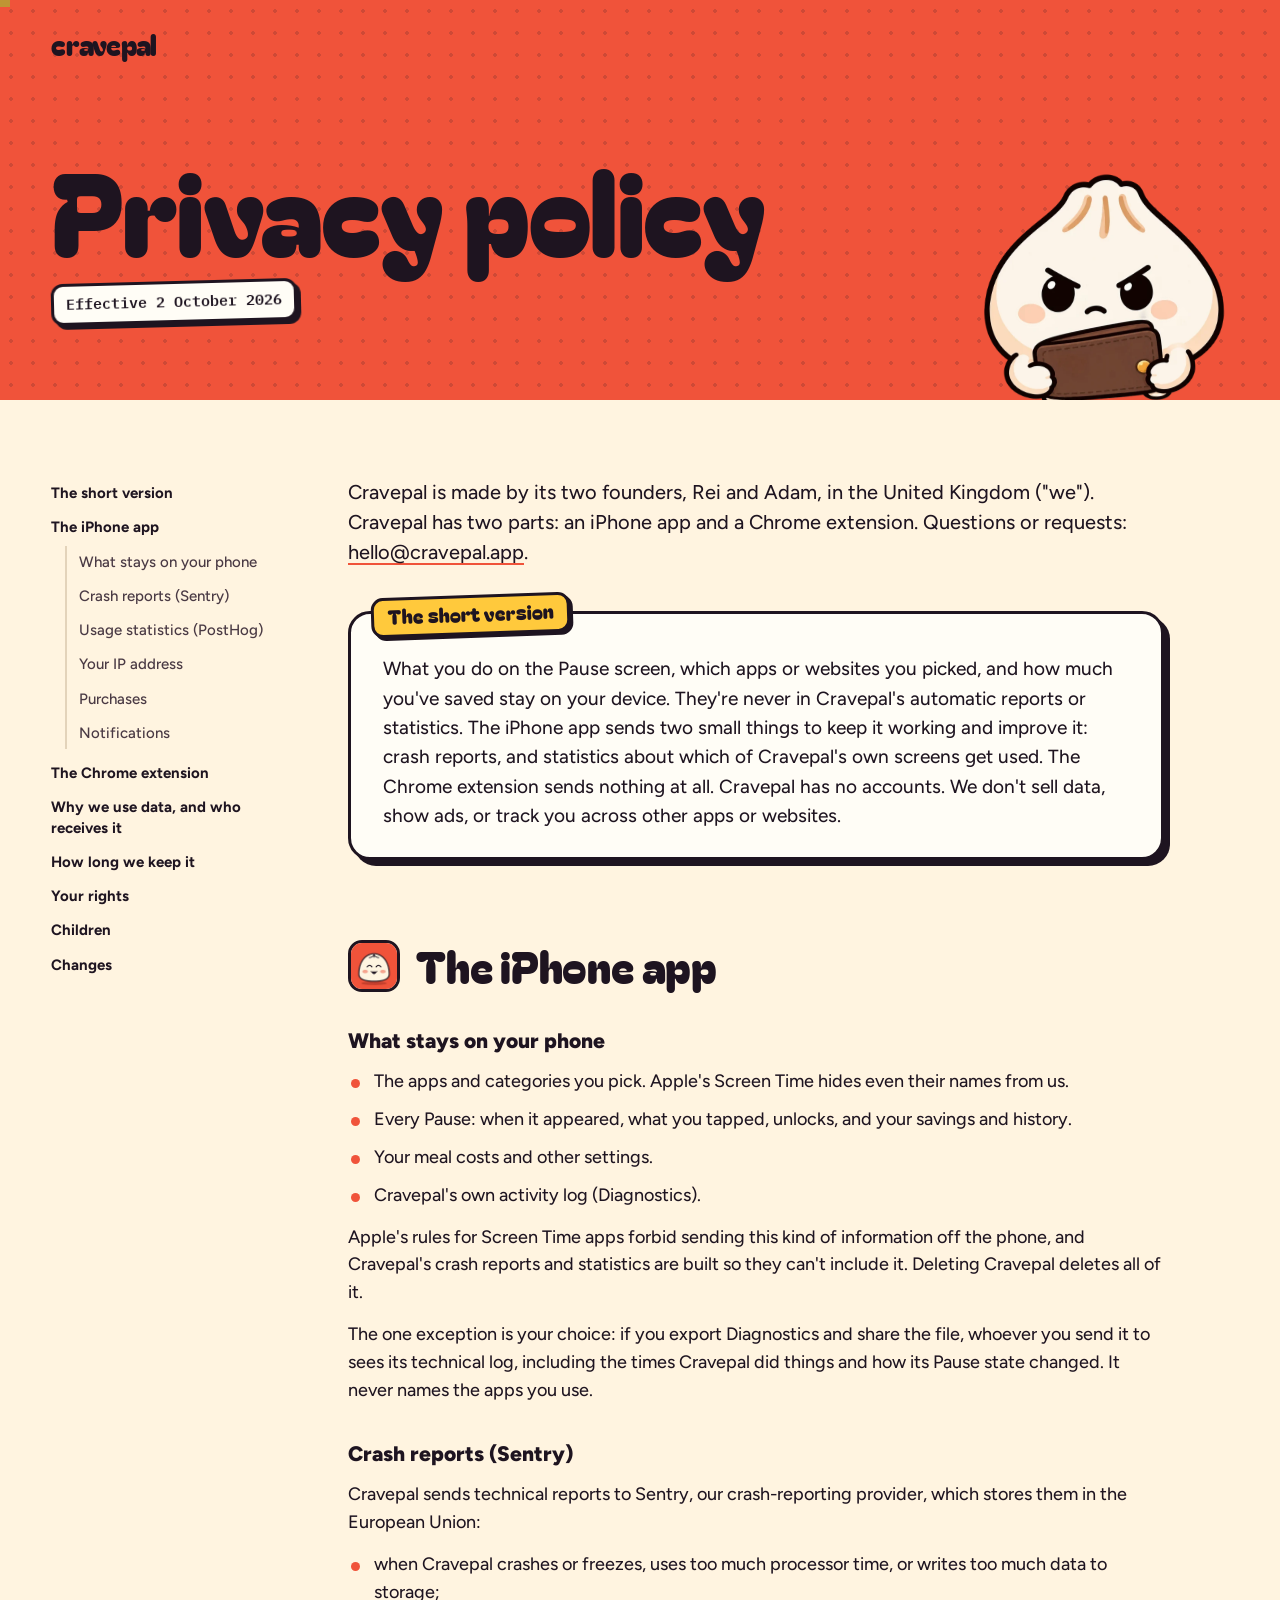
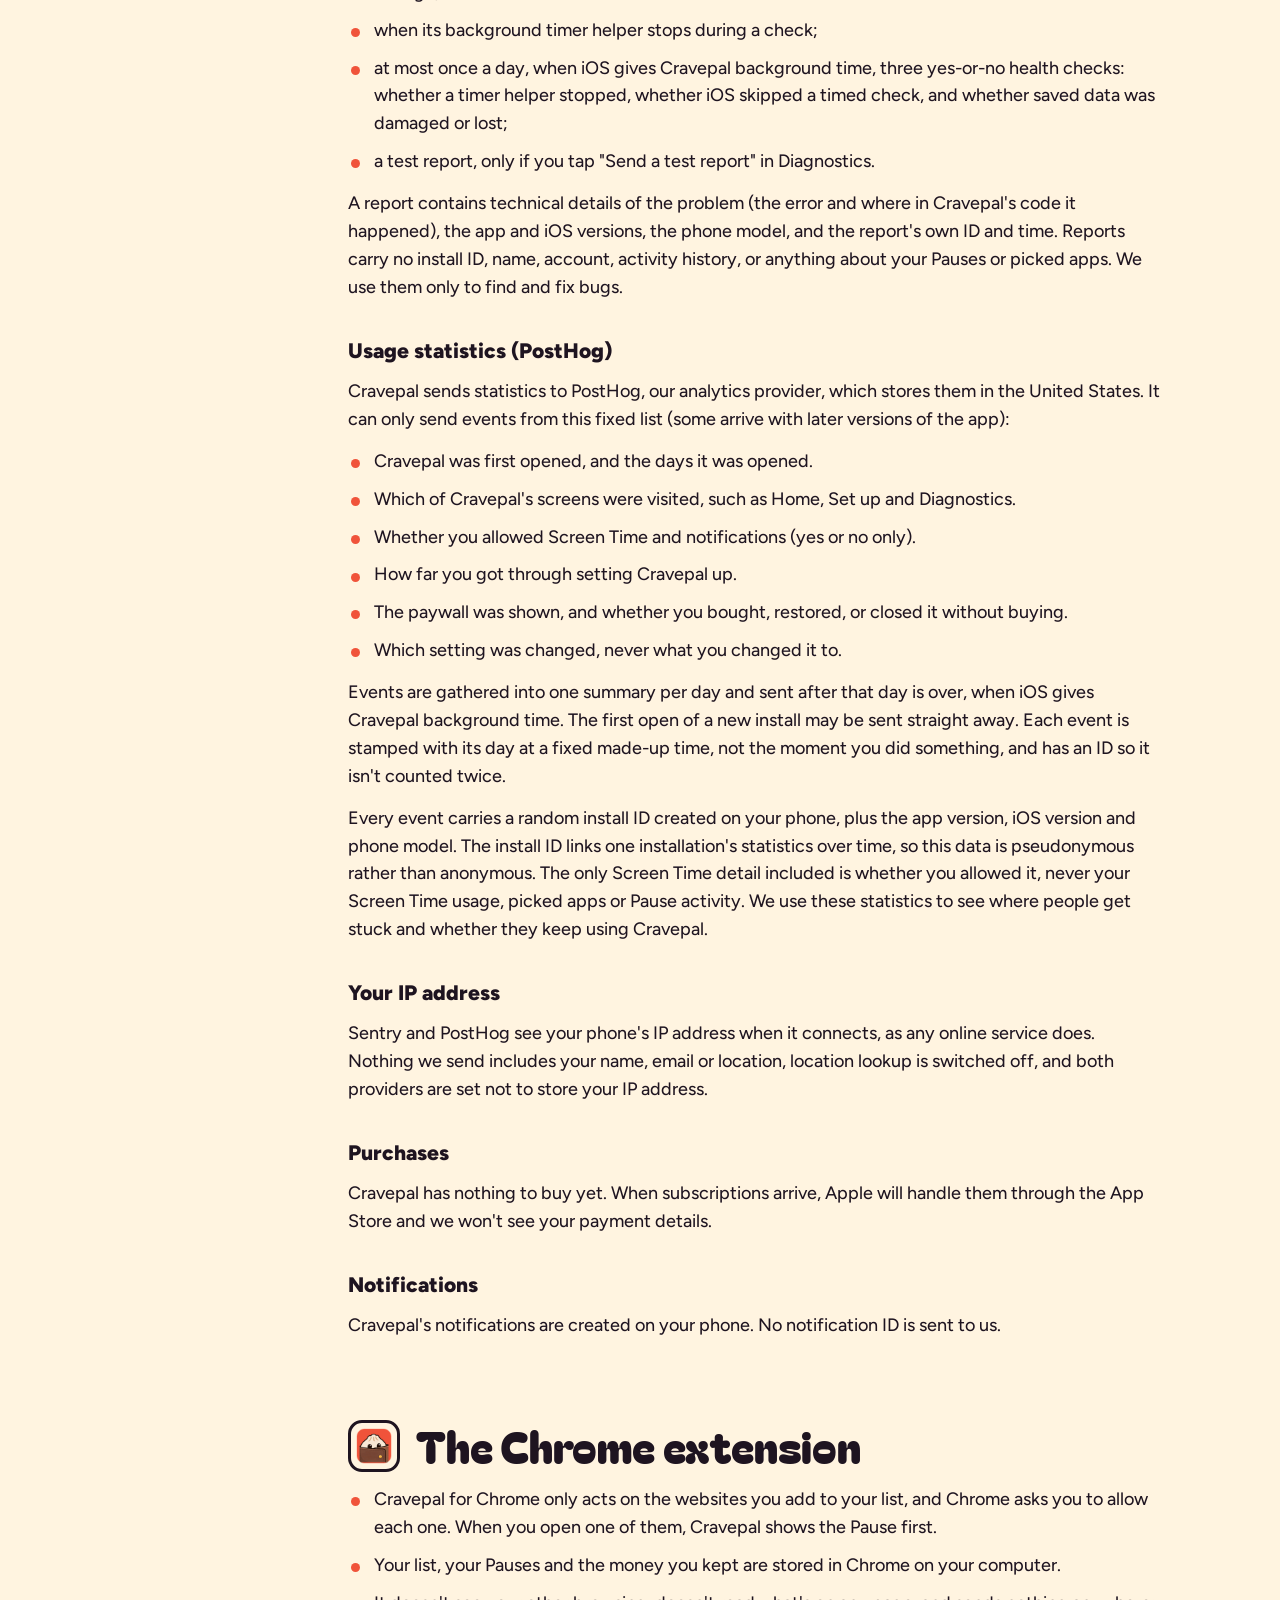
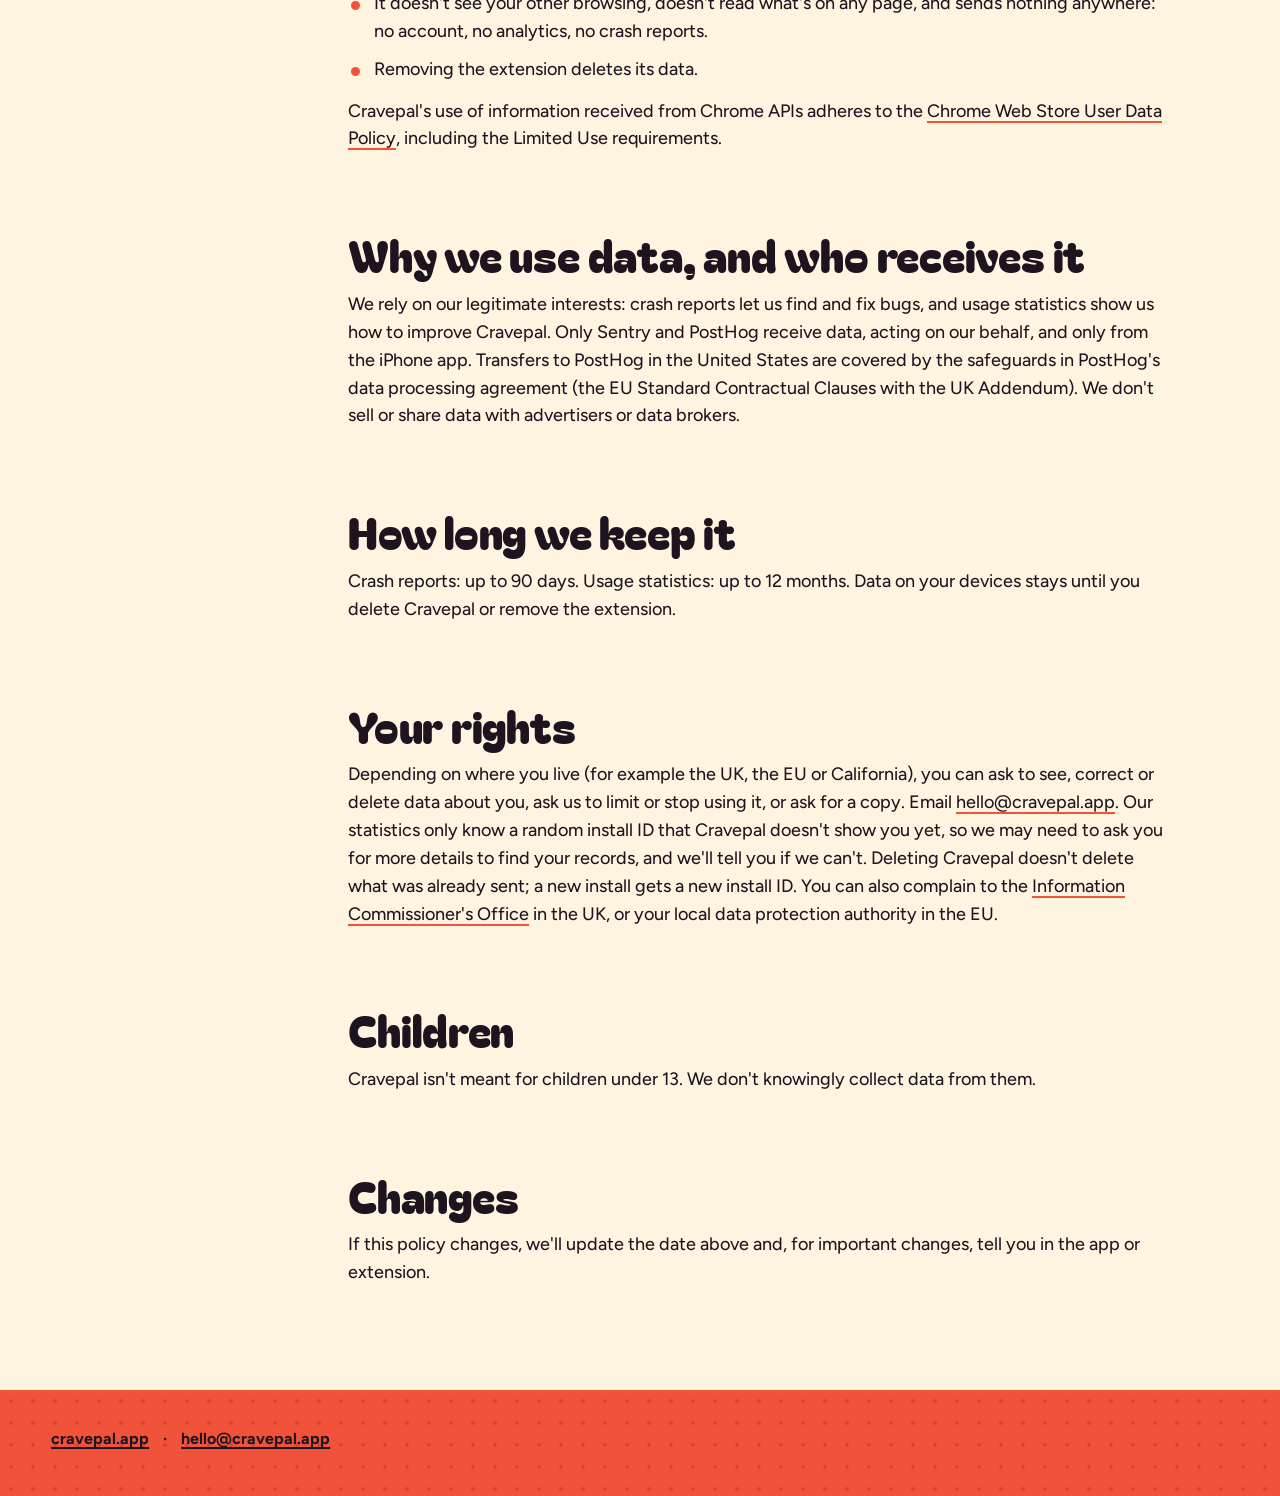
==== privacy/index.html @ f55db1ef "Put Sam's site live: the scroll story home page and the privacy policy Co-Authored-By: Claude Opus 5" ====
<!doctype html>
<html lang="en-GB">
<head>
<meta charset="utf-8">
<meta name="viewport" content="width=device-width, initial-scale=1">
<title>Privacy policy, Cravepal</title>
<meta name="description" content="What Cravepal keeps on your device, and the little it sends.">
<meta name="theme-color" content="#F0533A">
<link rel="icon" href="../assets/icon-32.png" sizes="32x32" type="image/png">
<link rel="apple-touch-icon" href="../assets/apple-touch-icon.png">
<link rel="preload" href="../assets/fonts/bagel-fat-one.woff2" as="font" type="font/woff2" crossorigin>
<link rel="stylesheet" href="../assets/style.css">
<script>document.documentElement.classList.add('js')</script>
<script src="../assets/pal.js" defer></script>
<meta property="og:type" content="website">
<meta property="og:site_name" content="Cravepal">
<meta property="og:title" content="Privacy policy, Cravepal">
<meta property="og:description" content="What Cravepal keeps on your device, and the little it sends.">
<meta property="og:url" content="https://cravepal.app/privacy/">
<meta property="og:image" content="https://cravepal.app/assets/og-image.jpg">
<meta property="og:image:width" content="1200">
<meta property="og:image:height" content="630">
<meta property="og:image:alt" content="pal the dumpling clutching his wallet on a tomato red background, beside the words pal steps in before you order">
<meta name="twitter:card" content="summary_large_image">
</head>
<body class="policy">
<div class="readbar" data-progress aria-hidden="true"></div>
<main>
<header class="policy-head on-tomato">
<div class="wrap">
<a class="wordmark brand" href="../">Cravepal</a>
<h1>Privacy policy</h1>
<p class="date sticker">Effective 2 October 2026</p>
<div class="policy-pal-wrap">
<button class="pal pal--grumpy policy-pal" type="button" data-rig data-boop aria-label="Boop pal">
<span class="pal__rig">
<img decoding="async" class="pal__body" src="../assets/pal/pal-grumpy-body.webp" width="626" height="600" alt="">
<span class="pal__face"><img decoding="async" src="../assets/pal/pal-grumpy-face.webp" width="626" height="600" alt=""><img decoding="async" class="pal__lids" src="../assets/pal/pal-grumpy-lids.webp" width="626" height="600" alt=""></span>
</span>
</button>
<p class="bubble bubble--policy" role="status" data-bubble hidden></p>
</div>
</div>
</header>

<div class="wrap policy-body">
<nav class="toc" aria-label="Contents">
<ol>
  <li><a href="#short-version">The short version</a></li>
  <li><a href="#iphone">The iPhone app</a>
    <ol>
      <li><a href="#on-your-phone">What stays on your phone</a></li>
      <li><a href="#crash-reports">Crash reports (Sentry)</a></li>
      <li><a href="#usage-statistics">Usage statistics (PostHog)</a></li>
      <li><a href="#ip-address">Your IP address</a></li>
      <li><a href="#purchases">Purchases</a></li>
      <li><a href="#notifications">Notifications</a></li>
    </ol>
  </li>
  <li><a href="#chrome">The Chrome extension</a></li>
  <li><a href="#why">Why we use data, and who receives it</a></li>
  <li><a href="#how-long">How long we keep it</a></li>
  <li><a href="#rights">Your rights</a></li>
  <li><a href="#children">Children</a></li>
  <li><a href="#changes">Changes</a></li>
</ol>
</nav>

<article class="prose">

<p class="intro">Cravepal is made by its two founders, Rei and Adam, in the United Kingdom ("we"). Cravepal has two parts: an iPhone app and a Chrome extension. Questions or requests: <a href="mailto:hello@cravepal.app">hello@cravepal.app</a>.</p>

<div class="short sticker" id="short-version">
<h2>The short version</h2>
<p>What you do on the Pause screen, which apps or websites you picked, and how much you've saved stay on your device. They're never in Cravepal's automatic reports or statistics. The iPhone app sends two small things to keep it working and improve it: crash reports, and statistics about which of Cravepal's own screens get used. The Chrome extension sends nothing at all. Cravepal has no accounts. We don't sell data, show ads, or track you across other apps or websites.</p>
</div>

<h2 class="part" id="iphone"><img decoding="async" src="../assets/app-icon.webp" width="52" height="52" alt="">The iPhone app</h2>

<h3 id="on-your-phone">What stays on your phone</h3>
<ul>
  <li>The apps and categories you pick. Apple's Screen Time hides even their names from us.</li>
  <li>Every Pause: when it appeared, what you tapped, unlocks, and your savings and history.</li>
  <li>Your meal costs and other settings.</li>
  <li>Cravepal's own activity log (Diagnostics).</li>
</ul>
<p>Apple's rules for Screen Time apps forbid sending this kind of information off the phone, and Cravepal's crash reports and statistics are built so they can't include it. Deleting Cravepal deletes all of it.</p>
<p>The one exception is your choice: if you export Diagnostics and share the file, whoever you send it to sees its technical log, including the times Cravepal did things and how its Pause state changed. It never names the apps you use.</p>

<h3 id="crash-reports">Crash reports (Sentry)</h3>
<p>Cravepal sends technical reports to Sentry, our crash-reporting provider, which stores them in the European Union:</p>
<ul>
  <li>when Cravepal crashes or freezes, uses too much processor time, or writes too much data to storage;</li>
  <li>when its background timer helper stops during a check;</li>
  <li>at most once a day, when iOS gives Cravepal background time, three yes-or-no health checks: whether a timer helper stopped, whether iOS skipped a timed check, and whether saved data was damaged or lost;</li>
  <li>a test report, only if you tap "Send a test report" in Diagnostics.</li>
</ul>
<p>A report contains technical details of the problem (the error and where in Cravepal's code it happened), the app and iOS versions, the phone model, and the report's own ID and time. Reports carry no install ID, name, account, activity history, or anything about your Pauses or picked apps. We use them only to find and fix bugs.</p>

<h3 id="usage-statistics">Usage statistics (PostHog)</h3>
<p>Cravepal sends statistics to PostHog, our analytics provider, which stores them in the United States. It can only send events from this fixed list (some arrive with later versions of the app):</p>
<ul>
  <li>Cravepal was first opened, and the days it was opened.</li>
  <li>Which of Cravepal's screens were visited, such as Home, Set up and Diagnostics.</li>
  <li>Whether you allowed Screen Time and notifications (yes or no only).</li>
  <li>How far you got through setting Cravepal up.</li>
  <li>The paywall was shown, and whether you bought, restored, or closed it without buying.</li>
  <li>Which setting was changed, never what you changed it to.</li>
</ul>
<p>Events are gathered into one summary per day and sent after that day is over, when iOS gives Cravepal background time. The first open of a new install may be sent straight away. Each event is stamped with its day at a fixed made-up time, not the moment you did something, and has an ID so it isn't counted twice.</p>
<p>Every event carries a random install ID created on your phone, plus the app version, iOS version and phone model. The install ID links one installation's statistics over time, so this data is pseudonymous rather than anonymous. The only Screen Time detail included is whether you allowed it, never your Screen Time usage, picked apps or Pause activity. We use these statistics to see where people get stuck and whether they keep using Cravepal.</p>

<h3 id="ip-address">Your IP address</h3>
<p>Sentry and PostHog see your phone's IP address when it connects, as any online service does. Nothing we send includes your name, email or location, location lookup is switched off, and both providers are set not to store your IP address.</p>

<h3 id="purchases">Purchases</h3>
<p>Cravepal has nothing to buy yet. When subscriptions arrive, Apple will handle them through the App Store and we won't see your payment details.</p>

<h3 id="notifications">Notifications</h3>
<p>Cravepal's notifications are created on your phone. No notification ID is sent to us.</p>

<h2 class="part" id="chrome"><img decoding="async" src="../assets/icon-128.png" width="52" height="52" alt="">The Chrome extension</h2>
<ul>
  <li>Cravepal for Chrome only acts on the websites you add to your list, and Chrome asks you to allow each one. When you open one of them, Cravepal shows the Pause first.</li>
  <li>Your list, your Pauses and the money you kept are stored in Chrome on your computer.</li>
  <li>It doesn't see your other browsing, doesn't read what's on any page, and sends nothing anywhere: no account, no analytics, no crash reports.</li>
  <li>Removing the extension deletes its data.</li>
</ul>
<p>Cravepal's use of information received from Chrome APIs adheres to the <a href="https://developer.chrome.com/docs/webstore/program-policies/user-data-faq">Chrome Web Store User Data Policy</a>, including the Limited Use requirements.</p>

<h2 id="why">Why we use data, and who receives it</h2>
<p>We rely on our legitimate interests: crash reports let us find and fix bugs, and usage statistics show us how to improve Cravepal. Only Sentry and PostHog receive data, acting on our behalf, and only from the iPhone app. Transfers to PostHog in the United States are covered by the safeguards in PostHog's data processing agreement (the EU Standard Contractual Clauses with the UK Addendum). We don't sell or share data with advertisers or data brokers.</p>

<h2 id="how-long">How long we keep it</h2>
<p>Crash reports: up to 90 days. Usage statistics: up to 12 months. Data on your devices stays until you delete Cravepal or remove the extension.</p>

<h2 id="rights">Your rights</h2>
<p>Depending on where you live (for example the UK, the EU or California), you can ask to see, correct or delete data about you, ask us to limit or stop using it, or ask for a copy. Email <a href="mailto:hello@cravepal.app">hello@cravepal.app</a>. Our statistics only know a random install ID that Cravepal doesn't show you yet, so we may need to ask you for more details to find your records, and we'll tell you if we can't. Deleting Cravepal doesn't delete what was already sent; a new install gets a new install ID. You can also complain to the <a href="https://ico.org.uk/make-a-complaint/">Information Commissioner's Office</a> in the UK, or your local data protection authority in the EU.</p>

<h2 id="children">Children</h2>
<p>Cravepal isn't meant for children under 13. We don't knowingly collect data from them.</p>

<h2 id="changes">Changes</h2>
<p>If this policy changes, we'll update the date above and, for important changes, tell you in the app or extension.</p>

</article>
</div>
</main>

<footer class="policy-foot on-tomato"><div class="wrap"><a href="../">cravepal.app</a> <span aria-hidden="true">·</span> <a href="mailto:hello@cravepal.app">hello@cravepal.app</a></div></footer>
<div class="storm" aria-hidden="true" data-storm-layer></div>
<p class="sr-only" role="status" data-announce></p>
</body>
</html>
---- assets/style.css ----
/* cravepal.app. Brand carried over from the Chrome extension (cravepal-chrome-extension/unpacked/pages.css):
   same tokens, fonts, stickers, buttons and pal. Everything is self-hosted; fonts are subset to Latin (OFL, licences beside them). */
@font-face{font-family:'Bagel Fat One';src:url(fonts/bagel-fat-one.woff2) format('woff2');font-weight:400;font-display:block}
@font-face{font-family:Figtree;src:url(fonts/figtree.woff2) format('woff2');font-weight:300 900;font-display:swap}
@font-face{font-family:'IBM Plex Mono';src:url(fonts/plex-mono-semibold.woff2) format('woff2');font-weight:600;font-display:swap}

:root{
  --ink:#1E1420;--tomato:#F0533A;--cream:#FFF4E0;--paper:#FFFDF6;--sun:#FFC93C;--sand:#EFE3CF;
  --bg:var(--cream);--fg:var(--ink);--surface:var(--paper);--muted:#4A3A44;--label:#6B5A63;--hair:#E3D3BA;--edge:var(--ink);
  --deep:var(--ink);
  --btn-bg:var(--ink);--btn-fg:var(--cream);--btn-lip:var(--tomato);
  --dots:radial-gradient(rgba(30,20,32,.16) 1.6px,transparent 1.8px);
  --display:'Bagel Fat One','Arial Rounded MT Bold',sans-serif;
  --body:Figtree,system-ui,-apple-system,'Segoe UI',sans-serif;
  --mono:'IBM Plex Mono',ui-monospace,Menlo,Consolas,monospace;
  --ease-out:cubic-bezier(.23,1,.32,1);
  --ease-in-out:cubic-bezier(.77,0,.175,1);
  --gut:clamp(16px,4vw,56px);
  color-scheme:light dark;
}
@media (prefers-color-scheme:dark){
  :root{--bg:#1E1420;--fg:#FFF4E0;--surface:#2D2230;--muted:#E3D5DB;--label:#CBB9C2;--hair:#3A2E3D;--edge:#0C080D;--deep:#140D15;--btn-bg:#FFF4E0;--btn-fg:#1E1420}
}
/* Colour fields keep ink type in both themes, as the extension's Pause stays tomato. */
.on-tomato,.on-sun{--fg:var(--ink);--edge:var(--ink);--surface:var(--paper);--muted:var(--ink);--label:var(--ink);--btn-bg:var(--ink);--btn-fg:var(--cream);color:var(--ink)}
.on-tomato{--btn-lip:var(--sun);background-color:var(--tomato);background-image:var(--dots);background-size:22px 22px}
.on-sun{--btn-lip:var(--tomato);background-color:var(--sun)}
.on-deep{--fg:var(--cream);--muted:#E3D5DB;--surface:#2D2230;--edge:var(--cream);--btn-bg:var(--cream);--btn-fg:var(--ink);--btn-lip:var(--tomato);background:var(--deep);color:var(--cream)}

*,*::before,*::after{box-sizing:border-box}
html{-webkit-text-size-adjust:100%;text-size-adjust:100%}
body{margin:0;background:var(--bg);color:var(--fg);font:450 18px/1.55 var(--body);-webkit-font-smoothing:antialiased;overflow-x:clip}
h1,h2,h3,p,ul,ol,dl,dd,figure{margin:0}
img,svg{display:block;max-width:100%}
a{color:inherit;text-decoration-color:var(--tomato);text-decoration-thickness:2px;text-underline-offset:.2em}
.on-tomato a{text-decoration-color:currentColor}
:focus-visible{outline:3px solid var(--fg);outline-offset:3px;border-radius:4px}
.wrap{width:min(100% - 2 * var(--gut),1240px);margin-inline:auto}
.display{font-family:var(--display);font-weight:400;line-height:.98;letter-spacing:-.01em;text-wrap:balance}
.wordmark{font-family:var(--display);font-weight:400;font-size:clamp(25px,2.2vw,32px);line-height:1;letter-spacing:-.01em;text-decoration:none}

/* Buttons: ink fill with a coloured lip, or an outline (extension) */
.cp-btn{position:relative;display:inline-flex;align-items:center;justify-content:center;gap:10px;min-height:48px;padding:0 22px;border:3px solid var(--edge);border-radius:16px;font-weight:800;font-size:16px;line-height:1.1;text-align:center;text-decoration:none;transition:transform 120ms var(--ease-out)}
.cp-btn--primary{background:var(--btn-bg);color:var(--btn-fg);box-shadow:0 5px 0 var(--btn-lip)}
.cp-btn--primary:active{transform:translateY(3px);box-shadow:0 2px 0 var(--btn-lip)}
.cp-btn--ghost{background:transparent;color:var(--fg)}
.cp-btn--ghost:active{transform:translateY(2px)}
@media (hover:hover) and (pointer:fine){
  .cp-btn--primary:hover{transform:translateY(-2px);box-shadow:0 7px 0 var(--btn-lip)}
  .cp-btn--ghost:hover{background:color-mix(in srgb,var(--fg) 8%,transparent)}
}

/* Stickers: paper, ink edge, hard offset shadow */
.sticker{background:var(--surface);border:3px solid var(--edge);border-radius:16px;box-shadow:5px 5px 0 var(--edge)}

/* ---------- pal, Adam's dumpling: the extension's layered poses, unchanged ----------
   .cp-pal is a point, the middle of his bun on the line he sits on; --bun is the bun's width.
   Three layers so motions never fight over one transform: .cp-pal arrives and hops, __body breathes, __act reacts. */
.cp-pal{--bun:200px;position:absolute;width:0;height:0}
.cp-pal__body,.cp-pal__act{position:absolute;inset:0}
.cp-pose{--u:calc(var(--bun) * var(--fit,1));position:absolute;left:calc(var(--u) * var(--ax) * -1);bottom:calc(var(--u) * var(--ay) * -1);width:calc(var(--u) * var(--w));aspect-ratio:var(--ar);opacity:0}
.cp-pose img{position:absolute;inset:0;width:100%;height:100%;max-width:none}
.cp-pose--grumpy{--w:1.0433;--ar:626/600;--ax:.5254;--ay:.0109;--lid-t:44.6%;--lid-b:62.7%}
.cp-pose--peek{--fit:.9;--w:1.285;--ar:771/764;--ax:.6147;--ay:.0278;--lid-t:29.6%;--lid-b:43.8%}
.cp-pose--dream{--w:1.295;--ar:777/586;--ax:.499;--ay:.0182;--lid-t:67%;--lid-b:86.2%}
.cp-pose--hug{--w:1.095;--ar:657/632;--ax:.5138;--ay:.0403}
.cp-pal[data-pose="grumpy"] .cp-pose--grumpy,.cp-pal[data-pose="alert"] .cp-pose--peek,.cp-pal[data-pose="peek"] .cp-pose--peek,
.cp-pal[data-pose="dream"] .cp-pose--dream,.cp-pal[data-pose="flat"] .cp-pose--dream,.cp-pal[data-pose="hug"] .cp-pose--hug{opacity:1}
.cp-pal[data-pose="peek"] .cp-ticks,.cp-pal[data-pose="flat"] .cp-pose--dream .cp-fx,.cp-heart--2{opacity:0}
.cp-ticks{transform-origin:89.4% 15.8%}
.cp-b1{transform-origin:74.1% 55.9%}
.cp-b2{transform-origin:80.2% 49.1%}
.cp-cloud{transform-origin:77.7% 24.8%}
.cp-heart{transform-origin:89.8% 16.7%}
.cp-lids{opacity:0}
.cp-pal__body{animation:cp-breathe 3.6s ease-in-out infinite}
.cp-pal[data-pose="dream"] .cp-pal__body,.cp-pal[data-pose="flat"] .cp-pal__body{animation-name:cp-sigh;animation-duration:4.8s}
.cp-lids{animation:cp-blink 6.4s linear infinite}
.cp-pose--grumpy .cp-lids{animation-duration:7.8s;animation-delay:-3s}
.cp-pose--peek .cp-lids{animation-name:cp-blink-twice}
.cp-pose--dream .cp-lids{animation-name:cp-blink-slow;animation-duration:7.2s}
.cp-pal[data-pose="alert"] .cp-ticks{animation:cp-pop 320ms var(--ease-out) 200ms both,cp-twitch 3s ease-in-out 1.2s infinite}
.cp-pal[data-pose="dream"] .cp-b1{animation:cp-pop 280ms var(--ease-out) 160ms both}
.cp-pal[data-pose="dream"] .cp-b2{animation:cp-pop 280ms var(--ease-out) 270ms both}
.cp-pal[data-pose="dream"] .cp-cloud{animation:cp-pop 340ms var(--ease-out) 380ms both,cp-float 3.2s ease-in-out 720ms infinite alternate}
.cp-pal[data-pose="hug"] .cp-heart{animation:cp-heart 1500ms var(--ease-out) 150ms both}
.cp-pal[data-pose="hug"] .cp-heart--2{--dx:-14%;animation-delay:700ms}
.cp-pal__act{transition:scale 220ms var(--ease-out)}
.cp-pose--dream .cp-fx{transition:opacity 200ms ease,scale 240ms var(--ease-out)}
@keyframes cp-breathe{50%{transform:scale(.986,1.022)}}
@keyframes cp-sigh{50%{transform:scale(1.024,.972)}}
@keyframes cp-blink{0%,40%,43%,100%{opacity:0}41%,41.5%{opacity:1}}
@keyframes cp-blink-twice{0%,40%,43%,46%,49%,100%{opacity:0}41%,41.5%,47%,47.5%{opacity:1}}
@keyframes cp-blink-slow{0%,40%,44.5%,100%{opacity:0}41.5%,42.5%{opacity:1}}
@keyframes cp-pop{0%{opacity:0;transform:scale(.55)}60%{opacity:1;transform:scale(1.1)}100%{opacity:1;transform:none}}
@keyframes cp-twitch{0%,70%,100%{transform:none}74%{transform:scale(1.18)}78%{transform:none}82%{transform:scale(1.12)}86%{transform:none}}
@keyframes cp-float{to{transform:translateY(-3%)}}
@keyframes cp-heart{0%{opacity:0;transform:scale(.5)}14%{opacity:1;transform:scale(1.15)}26%{opacity:1;transform:none}100%{opacity:0;transform:translate(var(--dx,6%),-34%) scale(.8)}}
@keyframes cp-clutch{0%,100%{transform:none}18%{transform:rotate(-6deg)}38%{transform:rotate(5deg)}58%{transform:rotate(-3.5deg)}78%{transform:rotate(1.5deg)}}
@keyframes cp-jitter{50%{scale:1.22}}
@keyframes cp-drop{
  0%{opacity:0;transform:translateY(calc(var(--bun) * -.26)) scale(.9,1.12);animation-timing-function:cubic-bezier(.11,0,.5,0)}
  10%{opacity:1}
  34%{transform:scale(.93,1.08);animation-timing-function:cubic-bezier(.23,1,.32,1)}
  54%{transform:scale(1.16,.82);animation-timing-function:cubic-bezier(.23,1,.32,1)}
  76%{transform:translateY(calc(var(--bun) * -.03)) scale(.97,1.04);animation-timing-function:cubic-bezier(.23,1,.32,1)}
  100%{transform:none}}
@keyframes cp-hop{
  0%{transform:none;animation-timing-function:cubic-bezier(.23,1,.32,1)}
  20%{transform:scale(1.1,.88);animation-timing-function:cubic-bezier(.23,1,.32,1)}
  50%{transform:translateY(calc(var(--bun) * -.12)) scale(.94,1.08);animation-timing-function:cubic-bezier(.11,0,.5,0)}
  74%{transform:scale(1.08,.92);animation-timing-function:cubic-bezier(.23,1,.32,1)}
  100%{transform:none}}
@keyframes cp-rise{from{opacity:0;transform:translateY(8px)}}
@keyframes cp-fade{from{opacity:0}}
@keyframes cp-slap{from{opacity:0;scale:1.4}}
@keyframes cp-wobble{0%,80%,100%{rotate:0deg}84%{rotate:-9deg}88%{rotate:7deg}92%{rotate:-4deg}96%{rotate:2deg}}
@keyframes cp-stamp{from{opacity:0;transform:scale(1.25) rotate(-14deg)}}

/* ================= HOME ================= */
/* Outer SVGs that move: transform them like any box (the default is the SVG's own drawing units, which skews moves and pivots) */
.food,.nx-scooter,.n-hand,.nx-fridge__door,.coin,.badge svg,.kx-steam svg,.ing,.bit,.kx-pop,.kx-carrot{transform-box:border-box}
.food,.coin,.badge svg{transform-origin:50% 50%}
.sr-only{position:absolute;width:1px;height:1px;margin:-1px;padding:0;overflow:hidden;clip-path:inset(50%);white-space:nowrap;border:0}
.home{background:var(--tomato)}
.top{--fg:var(--ink);--edge:var(--ink);position:absolute;inset:0 0 auto;z-index:20;color:var(--ink)}
.top .wrap{display:flex;align-items:center;gap:clamp(8px,2vw,24px);padding-block:clamp(14px,2vw,24px)}
.top nav{margin-left:auto;display:flex;gap:clamp(2px,1.4vw,18px)}
.top a{display:inline-flex;align-items:center;min-height:44px;padding-inline:8px;font-weight:750;font-size:16px;text-decoration-color:currentColor}

/* Speech bubbles: pal's lines */
.bubble{position:absolute;z-index:6;width:max-content;max-width:15ch;padding:.5em .75em .6em;background:var(--paper);color:var(--ink);border:3px solid var(--ink);border-radius:18px;box-shadow:4px 4px 0 var(--ink);font-family:var(--display);font-weight:400;font-size:clamp(17px,1.6vw,24px);line-height:1.05;text-wrap:balance;pointer-events:none}
.bubble::after{content:"";position:absolute;left:18%;bottom:-14px;width:22px;height:22px;background:var(--paper);border:3px solid var(--ink);border-top:0;border-left:0;transform:skewX(28deg) rotate(45deg) scale(.7,1);transform-origin:center}
.bubble[hidden]{display:none}
.bubble.is-pop{animation:pop-in 340ms var(--ease-out) both}
@keyframes pop-in{0%{opacity:0;transform:scale(.6) rotate(-6deg)}60%{opacity:1;transform:scale(1.06) rotate(2deg)}100%{transform:none}}

/* A rigged pal: blank bun + a face layer that turns toward the cursor. JS sets the face's transform and the rig's lean. */
.pal{position:relative;display:block;padding:0;border:0;background:none;cursor:pointer;-webkit-tap-highlight-color:transparent;color:inherit;font:inherit}
span.pal{cursor:default}
.pal--grumpy{aspect-ratio:626/600;--lid-t:44.6%;--lid-b:62.7%}
.pal__rig{position:absolute;inset:0;display:block;transform-origin:50% 96%}
.pal__rig>img,.pal__face,.pal__face img{position:absolute;inset:0;width:100%;height:100%;max-width:none}
.pal__face{display:block}
.pal__lids{opacity:0;animation:cp-blink 6.4s linear infinite}
.pal__dream{opacity:0;transform:translateY(6%) scale(1.18);transform-origin:50% 100%;transition:opacity 260ms ease}
.pal.is-asleep .pal__body,.pal.is-asleep .pal__face{opacity:0;transition:opacity 260ms ease}
.pal.is-asleep .pal__dream{opacity:1}
.pal:focus-visible{outline:3px solid var(--fg);outline-offset:6px;border-radius:40%}

/* ---------- 1. Hero: the stare-down ---------- */
.hero{position:relative;overflow:clip;padding:clamp(76px,8vw,104px) 0 clamp(18px,2.4vw,30px);min-height:100svh}
.hero__in{position:relative;display:grid;grid-template-rows:1fr auto;min-height:calc(100svh - clamp(94px,10.4vw,134px));font-size:clamp(68px,15.2vw,250px)}
.hero__stage{position:relative;align-self:center}
.hero__title{position:relative;z-index:1;font-family:var(--display);font-weight:400;font-size:1em;line-height:.84;letter-spacing:-.02em;max-width:4.7em}
.jelly .w{display:inline-block;white-space:nowrap}
.jelly .ch{display:inline-block;transform-origin:50% 90%}
.js .hero__title .ch{animation:ch-drop 700ms var(--ease-out) calc(120ms + var(--i) * 38ms) both}
@keyframes ch-drop{0%{opacity:0;transform:translateY(-.9em) rotate(-14deg) scale(.8,1.2)}55%{opacity:1;transform:translateY(.04em) scale(1.12,.86)}78%{transform:translateY(-.03em) scale(.97,1.04)}100%{transform:none}}
.hero__pal{position:absolute;z-index:2;left:3.42em;bottom:-.02em;width:2em}
.hero__pal .pal{width:100%}
.js .hero__pal .pal{animation:pal-land 900ms var(--ease-out) 760ms both}
@keyframes pal-land{0%{opacity:0;transform:translateY(-120%) scale(.9,1.15)}45%{opacity:1;transform:translateY(0) scale(.92,1.1);animation-timing-function:var(--ease-out)}60%{transform:scale(1.18,.82)}78%{transform:translateY(-4%) scale(.97,1.04)}100%{transform:none}}
.bubble--hero{left:62%;top:-6%;transform-origin:10% 100%}
.js .bubble--hero{animation:pop-in 340ms var(--ease-out) 2000ms both}
.hero__foot{position:relative;z-index:3;display:flex;align-items:end;justify-content:space-between;gap:20px 32px;font-size:16px}
.hero__lede{font-weight:750;font-size:clamp(17px,1.4vw,21px);line-height:1.35;max-width:36ch;text-wrap:pretty}
.badge{position:relative;flex:none;width:clamp(108px,11vw,156px);aspect-ratio:1;margin:0}
.badge svg{width:100%;height:100%;overflow:visible}
.badge circle{fill:var(--sun);stroke:var(--ink);stroke-width:4}
.badge text{font-family:var(--display);font-size:19px;fill:var(--ink);letter-spacing:.02em}
.badge span{position:absolute;inset:0;display:grid;place-items:center;font-family:var(--display);font-size:clamp(20px,2vw,28px);transform:rotate(-8deg)}
.badge svg{animation:spin 16s linear infinite}
@keyframes spin{to{rotate:360deg}}

@media (max-width:760px){
  .hero__in{font-size:min(19.5vw,96px);grid-template-rows:1fr auto;gap:0}
  .hero__stage{align-self:start;margin-top:4px;display:grid}
  .hero__pal{position:relative;left:auto;bottom:auto;justify-self:center;width:min(80vw,330px);margin-top:.12em}
  .bubble--hero{left:auto;right:-5%;top:2%;font-size:16px}
  .hero__foot{align-items:center;margin-top:10px}
  .hero__lede{font-size:16px}
}

/* ---------- 2. The story, scene A (chapters 1 to 3): a late-night kitchen, pinned and scrubbed by scroll (JS).
   Without JS it shows one finished frame (the Pause on the phone). With reduced motion JS turns it into still panels. ---------- */
.night{--night:#140D15;position:relative;background:var(--night);color:var(--cream)}
.js .night.is-pinned{height:1000vh}
.js .night.cook.is-pinned{height:690vh}
.night__stage{position:relative;height:100svh;min-height:600px;overflow:hidden;
  background:var(--night) repeating-linear-gradient(90deg,rgba(255,244,224,.022) 0 3px,transparent 3px 72px)}
.js .night.is-pinned .night__stage{position:sticky;top:0}
.nx,.n,.kx,.n-phone,.foods,.ings,.nx-glow,.nx-flicker,.nx-dim,.n-wipe,.kx-warm{position:absolute;margin:0}

/* back: the window */
.nx-win{z-index:1;right:5vw;top:9%;width:min(30vw,60vh);aspect-ratio:4/3;border-radius:14px;overflow:hidden}
.nx-win__sky,.nx-win__frame{position:absolute;inset:0;width:100%;height:100%}
.nx-scooter{position:absolute;left:0;bottom:7%;width:28%;height:auto;transform:translateX(160%)}
.tw{animation:twinkle 3.4s steps(1) infinite}
.tw--2{animation-duration:4.6s;animation-delay:-1.3s}
@keyframes twinkle{50%{opacity:.25}}

/* mid: clock (just past the end of "it's 9pm."), lamp, fridge */
.nx-clock{z-index:1;left:calc(var(--gut) + min(11vw,190px) * 4.6 + 16px);top:9%;width:min(8.5vw,15vh);aspect-ratio:1}
.nx-clock svg{width:100%;height:100%}
.nx-clock i,.nx-clock b{position:absolute;left:50%;bottom:50%;border-radius:99px;background:var(--ink);transform-origin:50% 100%}
.nx-clock__h{width:7%;height:26%;margin-left:-3.5%;transform:rotate(270deg)}
.nx-clock__m{width:5%;height:36%;margin-left:-2.5%;background:var(--tomato)!important;transform:rotate(0deg)}
.nx-clock b{width:12%;height:12%;margin:0 0 -6% -6%}
.nx-lamp{z-index:2;left:59vw;top:0;width:min(7vw,12vh);height:30%}
.nx-lamp svg{position:absolute;inset:0;width:100%;height:100%}
.nx-lamp__cone{position:absolute;left:50%;top:86%;width:520%;height:260%;margin-left:-260%;background:linear-gradient(rgba(255,236,190,.2),rgba(255,236,190,0) 85%);clip-path:polygon(44% 0,56% 0,100% 100%,0 100%)}
.nx-fridge{z-index:5;left:5vw;bottom:0;height:62%;aspect-ratio:200/360}
.nx-fridge__spill{position:absolute;left:30%;bottom:-4%;width:300%;height:80%;background:radial-gradient(ellipse at 15% 85%,rgba(255,236,190,.38),rgba(255,236,190,0) 62%);opacity:0;pointer-events:none}
.nx-fridge svg,.nx-fridge__light{position:absolute;inset:0;width:100%;height:100%}
.nx-fridge svg{z-index:1}
.nx-fridge__light{z-index:1;inset:6% 10% 4%;border-radius:8%;background:radial-gradient(ellipse at 50% 30%,rgba(255,250,220,.75),rgba(255,250,220,0) 70%);opacity:0}
.nx-fridge__door{transform-origin:2% 50%}
.nx-counter{z-index:3;left:0;right:0;bottom:0;height:22%;background:#0D080F;border-top:12px solid #2E2134}

.nx-glow{z-index:3;left:calc(50% - 34vw);bottom:-24%;width:68vw;aspect-ratio:1;border-radius:50%;background:radial-gradient(circle,rgba(255,214,150,.26),rgba(255,214,150,0) 62%);opacity:0;pointer-events:none}
.nx-glow--pause{background:radial-gradient(circle,rgba(240,83,58,.42),rgba(240,83,58,0) 62%);opacity:1}
/* chapter 2: the room dims while the camera pushes into the phone */
.nx-dim{z-index:4;inset:0;background:#09060A;opacity:.55;pointer-events:none}

/* words */
.n-head{z-index:9;left:var(--gut);top:clamp(70px,9vh,110px);right:var(--gut);pointer-events:none;opacity:0}
.n-1{position:relative;display:block;font-family:var(--display);font-size:clamp(62px,11vw,190px);line-height:.9;letter-spacing:-.02em;transform-origin:0 100%;pointer-events:auto;width:max-content}
.n-2{position:relative;display:inline-block;margin-top:.25em;padding:.18em .5em .26em;background:var(--sun);color:var(--ink);border-radius:14px;font-family:var(--display);font-size:clamp(22px,3vw,48px);line-height:1;transform:rotate(-3deg)}
/* between the fridge and the phone, above the counter */
.n-grr{z-index:9;left:calc(5vw + max(100svh,600px) * .345 + 40px);top:58%;font-family:var(--display);font-size:clamp(26px,calc((47vw - max(100svh,600px) * .345 - 82px) / 5.4),110px);line-height:1;color:var(--sun);opacity:0;transform-origin:50% 50%}
/* narration boxes, left of the phone */
.n-caps{z-index:9;left:var(--gut);top:30%;width:calc(50% - max(100svh,600px) * .2038 - var(--gut) - 24px)}
.cap{position:absolute;left:0;top:0;max-width:100%;width:max-content;padding:.35em .6em .45em;background:var(--paper);color:var(--ink);border:3px solid var(--ink);border-radius:14px;box-shadow:5px 5px 0 #000;font-family:var(--display);font-size:clamp(22px,2.6vw,44px);line-height:1.02;text-wrap:balance;opacity:0;transform:rotate(-2deg)}
.cap--end{background:var(--sun)}
.k-caps .cap--end{opacity:1}

/* front: the phone, drawn at its zoomed-in size; JS scales it back into the room. Sizes inside are cqi, 1% of its width.
   --room-*: where it stands in the room (fractions of the stage), --zoom-*: where the camera ends up. */
.n-phone{--room-l:.52;--room-b:.09;--room-h:.58;--zoom-t:.07;--zoom-h:.86;z-index:7;left:50%;top:7%;height:86%;aspect-ratio:100/211;translate:-50% 0;container-type:inline-size;
  border-radius:15% / 7.1%;background:var(--sun);border:4px solid #0C080D;box-shadow:12px 14px 0 rgba(0,0,0,.5)}
/* (corner radius is a percentage: container units on the container itself would resolve against the page and bend it into a pill) */
.n-phone::before{content:"";position:absolute;inset:2.2cqi;border-radius:13cqi;background:#0C080D}
.n-phone::after{content:"";position:absolute;left:-2.6cqi;top:21%;width:1.9cqi;height:6.5%;border-radius:1.2cqi 0 0 1.2cqi;background:#0C080D;box-shadow:0 10cqi 0 #0C080D}
.n-screen{position:absolute;z-index:1;inset:5.2cqi;border-radius:10.5cqi;overflow:hidden;background:var(--paper);color:var(--ink)}
.n-screen::after{content:"";position:absolute;z-index:6;top:2.4cqi;left:50%;width:24cqi;height:6.4cqi;margin-left:-12cqi;border-radius:4cqi;background:#0C080D}
.app{position:absolute;z-index:1;inset:0;display:flex;flex-direction:column;padding:10cqi 6cqi 0}
.app__top{font-family:var(--display);font-size:14cqi;line-height:1}
.app__view{position:relative;flex:1;overflow:hidden;margin-top:4cqi;margin-bottom:46cqi}
.app__list{display:grid;gap:4cqi}
.app__item{display:grid;grid-template-columns:17cqi 1fr 11cqi;align-items:center;gap:4cqi;padding:3cqi;border-radius:6cqi;background:#F6EBD8}
.app__item svg{width:100%;height:auto}
.app__item span{display:grid;gap:1cqi;min-width:0}
.app__item b{font-weight:800;font-size:5.8cqi;line-height:1.05}
.app__item i{font-style:normal;font-weight:700;font-size:6cqi;color:#6B5A63}
.app__item em{position:relative;display:block;width:11cqi;height:11cqi;font-style:normal}
.app__item em span{position:absolute;inset:0;display:grid;place-items:center;border-radius:50%;font-weight:900;font-size:7cqi;line-height:1}
.app__item em span:first-child{background:var(--paper);border:2px solid var(--ink);color:var(--ink)}
.app__item em span+span{background:var(--tomato);color:var(--cream);opacity:0}
.app__basket{position:absolute;left:6cqi;right:6cqi;bottom:30cqi;display:flex;align-items:center;gap:3cqi;padding:3cqi 4cqi;border-radius:6cqi;background:var(--ink);color:var(--cream);font-weight:800;font-size:6.2cqi}
.app__count{display:grid;place-items:center;min-width:9cqi;height:9cqi;border-radius:9cqi;background:var(--sun);color:var(--ink)}
.app__total{margin-left:auto;font-family:var(--display);font-weight:400;font-size:9cqi}
.n-pause{position:absolute;z-index:3;inset:0;display:flex;flex-direction:column;align-items:center;gap:6cqi;padding:22cqi 8cqi 0;text-align:center;background:var(--tomato) var(--dots);background-size:9cqi 9cqi;opacity:1}
.n-pause__t{font-family:var(--display);font-size:13cqi;line-height:.98;color:var(--ink)}
.n-pause__s{font-weight:700;font-size:6.6cqi;line-height:1.25;color:var(--ink);max-width:18em}
.n-act{position:absolute;z-index:2;left:0;right:0;bottom:7cqi;display:flex;justify-content:center;font-size:16cqi}
.n-btn{position:relative;padding:.16em .55em .22em;background:var(--tomato);color:var(--cream);border-radius:.42em;box-shadow:0 .12em 0 #9E2F1E;font-family:var(--display);line-height:1;transform-origin:50% 100%;transform:scale(1.06,.78);z-index:1}
.n-dust{position:absolute;z-index:0;left:50%;bottom:.1em;width:0;height:0}
.n-dust i{position:absolute;width:7cqi;height:7cqi;margin:-3.5cqi;border-radius:50%;background:#FFF4E0;border:2px solid #0C080D;opacity:0}
.n-hand{position:absolute;z-index:3;right:-6cqi;bottom:-22cqi;width:30cqi;opacity:0;transform-origin:30% 10%}
/* pal lands on the button (its top is 34cqi above the phone's bottom), squashes it, then settles onto the Pause */
.n-pal{position:absolute;z-index:2;left:50%;bottom:34cqi;width:84cqi;margin-left:-42cqi;transform-origin:50% 100%;transform:translateY(26cqi)}
.n-pal .pal{width:100%}
.n-bubble{position:absolute;right:84%;bottom:46%;font-size:clamp(17px,1.5vw,26px);white-space:nowrap;transform-origin:90% 100%}
.n-bubble::after{left:auto;right:12%;transform:skewX(-28deg) rotate(45deg) scale(.7,1)}
.n-sticker{position:absolute;z-index:3;right:7cqi;bottom:3cqi;padding:.3em .55em .36em;background:var(--sun);color:var(--ink);border:3px solid var(--ink);border-radius:12px;box-shadow:4px 4px 0 #000;font-family:var(--display);font-size:clamp(16px,1.4vw,24px);line-height:1;white-space:nowrap;transform:rotate(7deg)}

/* floating food */
.foods{z-index:6;inset:0;pointer-events:none}
.food{position:absolute;width:clamp(58px,6.2vw,112px);height:auto;transform:rotate(var(--tilt,0deg))}
.food--1{left:41vw;top:36%;--tilt:-10deg}   /* between the headline, the grumble and the phone */
.food--2{left:calc(9vw + max(100svh,600px) * .345);top:80%;--tilt:12deg}   /* low on the counter, clear of the words, the clock and the phone */
.food--3{left:78vw;top:57%;--tilt:8deg}
.food--4{left:86vw;top:25%;--tilt:-14deg}
.food--5{left:91vw;top:66%;--tilt:10deg}

.nx-flicker{z-index:10;inset:0;background:#000;opacity:0;pointer-events:none}
/* the hand-off: a Pause-tomato circle with an ink edge bursts out of the phone's screen and becomes the next section.
   JS places it; the inner layer is counter-scaled, so its dots stay 22px and line up with the try section's. */
.n-wipe,.n-wipe__ring{position:absolute;z-index:6;left:0;top:0;width:200vmax;height:200vmax;border-radius:50%;transform:scale(0);opacity:0;pointer-events:none}
.n-wipe{overflow:hidden}
.n-wipe__ring{background:#0C080D}
.n-wipe__in{position:absolute;left:0;top:0;background:var(--tomato) var(--dots);background-size:22px 22px;background-position:6px calc(100% - 6px)}
/* chapter 3's explanation, right of the phone */
/* on the wall beside the phone, just under the window, so the thrown food has the counter to itself */
.n-cap{z-index:9;left:calc(50% + max(100svh,600px) * .2038 + 28px);right:var(--gut);top:calc(9% + min(30vw,60vh) * .75 + 24px);max-width:36em}
.n-cap__title{font-family:var(--display);font-weight:400;font-size:clamp(22px,2.1vw,34px);line-height:1;color:var(--sun)}
.n-cap p{margin-top:8px;font-weight:600;font-size:clamp(14px,1.1vw,17px);line-height:1.45;color:#EADFE3}

/* ---------- 4. The story, scene B (chapter 4): the same kitchen with the lights on, pal cooks.
   Without JS (and as the reduced-motion still) it shows the finished dinner and a happy chef. ---------- */
.cook .nx-scooter{display:none}
.kx-warm{z-index:3;inset:0;background:radial-gradient(ellipse at 50% 70%,rgba(255,201,60,.16),rgba(255,201,60,0) 65%);opacity:1;pointer-events:none}
.k-caps{top:10%;width:min(40vw,640px)}
.kx-hob{z-index:5;left:36vw;bottom:calc(22% - 4px);width:min(24vw,44vh);aspect-ratio:300/170}
.kx-hob__base{position:absolute;left:0;right:0;bottom:0;width:100%;height:24%}
.kx-flames{position:absolute;left:22%;right:22%;bottom:22%;height:16%;display:flex;justify-content:space-around;align-items:flex-end;opacity:1;transform-origin:50% 100%}
.kx-flames i{display:block;width:18%;height:100%;border-radius:50% 50% 40% 40%;background:linear-gradient(var(--sun),var(--tomato));transform-origin:50% 100%;animation:flame .45s ease-in-out infinite alternate}
.kx-flames i:nth-child(2){animation-delay:-.2s;height:125%}
.kx-flames i:nth-child(3){animation-delay:-.33s}
@keyframes flame{to{transform:scale(.82,1.18) skewX(-4deg)}}
.kx-pan{position:absolute;left:4%;width:88%;bottom:36%;aspect-ratio:260/110;transform-origin:88% 40%}
.kx-pan__art,.kx-grip{position:absolute;inset:0;width:100%;height:100%;overflow:visible}
.kx-grip{opacity:0}
.kx-pop{position:absolute;left:30%;bottom:62%;width:24%;height:auto;opacity:0;transform-origin:50% 100%}
.kx-steam{position:absolute;left:14%;width:48%;bottom:56%;height:170%;display:flex;justify-content:space-around;opacity:.9}
.kx-steam svg{display:block;width:18%;height:100%;opacity:.6;animation:steam 2.6s ease-in infinite}
.kx-steam svg:nth-child(2){animation-delay:-.9s}
.kx-steam svg:nth-child(3){animation-delay:-1.7s}
@keyframes steam{0%{opacity:0;transform:translate(0,25%) scaleY(.6)}35%{opacity:1}100%{opacity:0;transform:translate(35%,-45%) rotate(10deg) scaleY(1.1)}}
.kx-board{z-index:5;left:64vw;bottom:calc(22% - 4px);width:min(15vw,28vh);aspect-ratio:240/110}
.kx-board__wood{position:absolute;left:0;bottom:0;width:100%;height:auto}
.kx-carrot{position:absolute;left:18%;bottom:40%;width:50%;height:auto;transform-origin:100% 50%;transform:scaleX(.22)}
.kx-knife-down{position:absolute;left:20%;bottom:38%;width:66%;height:auto;transform:rotate(-4deg)}
.ings,.slices,.bits{position:absolute;z-index:6;inset:0;pointer-events:none}
.ing{position:absolute;left:0;top:0;width:clamp(44px,4.6vw,84px);height:auto;opacity:0}
.slices i{position:absolute;left:0;top:0;width:clamp(14px,1.5vw,26px);aspect-ratio:1;border-radius:50%;background:#F08A3A;border:3px solid #0C080D;opacity:0}
.bit{position:absolute;left:0;top:0;width:clamp(22px,2.4vw,42px);height:auto;opacity:0}
.kx-plate{z-index:8;left:calc(37vw - min(11vw,20vh));bottom:4%;width:min(22vw,40vh);aspect-ratio:260/110}
.kx-plate svg{position:absolute;inset:0;width:100%;height:100%}
.kx-meal{transform-box:fill-box;transform-origin:50% 60%}
.k-pal{position:absolute;z-index:7;left:79vw;bottom:calc(22% - 10px);width:min(15vw,28vh)}
.pal--chef{aspect-ratio:626/600;--lid-t:44.6%;--lid-b:62.7%;cursor:default}
.k-pal .pal{width:100%}
.k-pal .pal__face{opacity:0}
.k-happy{opacity:1}
.k-hands{position:absolute;inset:0;width:100%;height:100%;overflow:visible}
.k-arm{transform-box:view-box;transform-origin:96px 474px}
.k-knife{opacity:0}
.k-rest{transform-box:view-box;transform-origin:556px 492px}
.k-hat{position:absolute;left:30%;top:-30%;width:44%;height:auto;transform:rotate(-6deg)}
.k-say{right:68%;bottom:78%;opacity:0;transform-origin:90% 100%}
.k-say::after{left:auto;right:12%;transform:skewX(-28deg) rotate(45deg) scale(.7,1)}
.k-say:last-child{opacity:1}
.k-say--stir{right:2%;bottom:134%}   /* above the hat, clear of the spoon */

/* reduced motion: each scene becomes a strip of still panels (JS clones the stage and freezes each copy) */
.night.is-strip{display:grid;gap:6px;padding-bottom:6px}
.night.is-strip .night__stage{position:relative}

@media (max-width:760px),(max-width:1100px) and (max-aspect-ratio:4/5){   /* phones, and portrait tablets where the side column is too thin */
  .n-head{top:76px}
  .n-1{font-size:min(16vw,80px)}
  .n-2{font-size:min(5.6vw,26px)}
  .nx-win{top:auto;bottom:54%;right:4vw;width:44vw}
  .nx-clock{top:auto;bottom:57%;left:7vw;width:15vw}
  .nx-lamp{display:none}
  .nx-fridge{left:-5vw;height:33%;bottom:23%}
  .nx-counter{height:23%;border-top-width:8px}
  .nx-glow{left:-10vw;width:120vw;bottom:-20%}
  .n-grr{left:var(--gut);top:22%;font-size:13.5vw;transform-origin:0 50%}   /* grows rightwards, never off the left edge */
  .n-caps{left:var(--gut);right:var(--gut);top:3%;width:auto}
  .cap{font-size:min(7vw,30px)}
  .n-phone{--room-l:.43;--room-b:.24;--room-h:.34;--zoom-t:.14;--zoom-h:.66;top:14%;height:66%}
  .n-bubble{font-size:15px;right:80%;bottom:44%}
  .n-sticker{font-size:14px}
  .food{width:13vw}
  .food--1{left:4vw;top:80%}   /* below the fridge, never on its magnets */
  .food--2{left:40vw;top:84%}
  .food--3{left:84vw;top:61%}
  .food--4{left:84vw;top:45%}
  .food--5{display:none}
  .n-cap{left:var(--gut);right:var(--gut);max-width:none;top:auto;bottom:12px}
  .n-cap__title{font-size:20px}
  .n-cap p{font-size:13px;margin-top:6px}
  .k-caps{top:4%}
  .cook .nx-counter{height:36%}
  .cook .nx-win{bottom:auto;top:19%}
  .cook .nx-clock{bottom:auto;top:21%;left:auto;right:56vw}
  .cook .nx-fridge{left:-30vw;bottom:36%}
  .kx-hob{left:-2vw;width:33vw;bottom:calc(36% - 4px)}
  .kx-board{left:31vw;width:32vw;bottom:calc(36% - 4px)}
  .k-pal{left:66vw;width:34vw;bottom:calc(36% - 8px)}
  .k-say{font-size:15px}
  .kx-plate{left:16vw;width:64vw;bottom:9%}
}
@media (min-width:761px) and (max-width:1100px) and (max-aspect-ratio:4/5){   /* portrait tablets: the phone layout, with the vw-sized props capped by height */
  .n-grr{font-size:6.8vh}
  .nx-win{width:27vh}
  .nx-clock{width:9vh}
  .n-cap__title{font-size:26px}
  .n-cap p{font-size:16px}
  .food--1{top:80%}
  .cook .nx-counter{height:25%}
  .cook .nx-fridge{bottom:25%}
  .kx-hob{left:4vw;width:36vw;bottom:calc(25% - 4px)}
  .kx-board{left:42vw;width:22vw;bottom:calc(25% - 4px)}
  .k-pal{left:68vw;width:24vw;bottom:calc(25% - 8px)}
  .kx-plate{left:22vw;width:56vw;bottom:5%}
  .k-say{font-size:19px}
}

/* ---------- 3. Try it: the working Pause ---------- */
.try{position:relative;padding-block:clamp(36px,4vw,64px) clamp(40px,6vw,80px);overflow-x:clip}
.try__head{display:flex;flex-wrap:wrap;align-items:end;justify-content:space-between;gap:16px 40px;margin-bottom:clamp(24px,4vw,56px)}
.try__title{font-family:var(--display);font-weight:400;font-size:clamp(50px,8vw,128px);line-height:.9;letter-spacing:-.015em;max-width:7em}
.try__note{max-width:42ch;font-weight:600;font-size:16px;line-height:1.45}
.tgt{position:fixed;top:0;left:0;width:0;height:0;overflow:hidden;pointer-events:none}
.demo{display:grid;align-items:center}
.st{display:none;grid-template-columns:minmax(0,1.1fr) minmax(0,.9fr);grid-template-areas:"copy stage";align-items:center;gap:clamp(24px,4vw,64px)}
.st--pause{display:grid}
.st{min-height:var(--st-h,0)}   /* set by pal.js to the tallest state, so choosing never moves the page */
.cp-title:focus{outline:none}   /* focus only lands here from the script, after a choice */
.tgt:target ~ .demo .st--pause{display:none}
#pause:target ~ .demo .st--pause,#you-sure:target ~ .demo .st--you-sure,#still-sure:target ~ .demo .st--still-sure,
#nice-one:target ~ .demo .st--nice-one,#off-you-go:target ~ .demo .st--off-you-go{display:grid}
.cp-copy{grid-area:copy;display:flex;flex-direction:column;align-items:flex-start;gap:clamp(14px,1.6vw,22px);min-width:0}
.cp-title{font-family:var(--display);font-weight:400;font-size:clamp(46px,6.4vw,100px);line-height:.95;letter-spacing:-.01em;text-wrap:balance}
.cp-sub{font-weight:650;font-size:clamp(19px,1.75vw,26px);line-height:1.3;max-width:28ch;text-wrap:balance}
.cp-actions{position:relative;display:flex;flex-wrap:wrap;gap:14px;margin-top:clamp(4px,1vw,14px)}
.try .cp-btn{min-height:clamp(56px,4.4vw,66px);padding:0 clamp(22px,2.2vw,32px);font-size:clamp(17px,1.45vw,21px);border-radius:18px}
.cp-btn[data-dodge]{transition:translate 260ms var(--ease-out),transform 120ms var(--ease-out)}
.cp-stage{position:relative;grid-area:stage;display:flex;align-items:center;justify-content:center;min-width:0;padding-block:clamp(8px,2vw,40px) clamp(40px,5vw,80px)}
.cp-perch{--pal:clamp(150px,22vw,330px);position:relative;padding-top:calc(var(--pal) * .8);transform:rotate(-4deg)}
.cp-perch .cp-pal{--bun:calc(var(--pal) * .86);z-index:2;left:calc(50% + var(--pal) * .04);top:calc(var(--pal) * .86)}
.bubble--demo{left:58%;top:-4%}
.cp-address{position:relative;z-index:1;display:inline-flex;align-items:center;gap:.45em;padding:.5em .95em .52em .75em;background:var(--paper);border:3px solid var(--ink);border-radius:999px;box-shadow:6px 6px 0 var(--ink);font-family:var(--mono);font-weight:600;font-size:clamp(18px,2.4vw,34px);line-height:1;white-space:nowrap;color:var(--ink)}
.cp-address>svg{width:.8em;height:.8em;flex:none}
.cp-domain{text-decoration-thickness:.12em}
.st--nice-one .cp-domain{text-decoration-line:line-through}
.cp-sticker{position:absolute;z-index:3;display:grid;place-items:center;padding:.36em .6em .42em;background:var(--sun);border:3px solid var(--ink);border-radius:14px;box-shadow:4px 4px 0 var(--ink);font-family:var(--display);font-weight:400;line-height:.95;white-space:nowrap;color:var(--ink);animation:cp-slap 260ms var(--ease-out) 280ms both}
.cp-sticker small{font-family:var(--mono);font-weight:600;font-size:max(11px,.32em);letter-spacing:.02em;margin-top:.4em}
.cp-tag-order{right:-.3em;top:calc(100% + .05em);font-size:1.15em;transform:rotate(8deg)}
.cp-tag-home{left:.7em;top:calc(100% + .3em);font-size:.85em;background:var(--paper);transform:rotate(-6deg);animation-delay:360ms}
.cp-timer{left:-1.9em;top:-2.7em;width:3em;height:3em;padding:0;border-radius:50%;font-size:1em;transform:rotate(-10deg);animation:cp-slap 260ms var(--ease-out) 300ms both,cp-wobble 5s ease-in-out 1.8s infinite}
.cp-timer b{font-weight:400;font-size:1.15em}
.cp-timer small{white-space:normal;text-align:center;line-height:1.05}
.cp-stamp{right:.1em;top:calc(100% - .35em);padding:.32em .55em .38em;font-size:1.2em;transform:rotate(-8deg);animation:cp-stamp 280ms var(--ease-out) 160ms both}
.st .cp-pal{animation:cp-hop 460ms both}
.st--pause .cp-pal{animation:cp-drop 620ms both}
.st .cp-copy>*{animation:cp-rise 240ms var(--ease-out) both}
.st .cp-copy>:nth-child(2){animation-delay:60ms}
.st .cp-copy>:nth-child(3){animation-delay:120ms}
.st--pause:has(.cp-btn--ghost:focus-visible) .cp-pal__act{scale:.96 1.03;animation:cp-clutch 460ms var(--ease-in-out)}
.st--you-sure:has(.cp-btn--ghost:focus-visible) .cp-ticks{animation:cp-pop 320ms var(--ease-out) 200ms both,cp-twitch 3s ease-in-out 1.2s infinite,cp-jitter 520ms ease-in-out infinite}
.st--still-sure:has(.cp-btn--ghost:focus-visible) .cp-pose--dream .cp-fx{scale:.88;opacity:.35}
@media (hover:hover) and (pointer:fine){
  .st--pause:has(.cp-btn--ghost:hover) .cp-pal__act{scale:.96 1.03;animation:cp-clutch 460ms var(--ease-in-out)}
  .st--you-sure:has(.cp-btn--ghost:hover) .cp-ticks{animation:cp-pop 320ms var(--ease-out) 200ms both,cp-twitch 3s ease-in-out 1.2s infinite,cp-jitter 520ms ease-in-out infinite}
  .st--still-sure:has(.cp-btn--ghost:hover) .cp-pose--dream .cp-fx{scale:.88;opacity:.35}
}
@media (max-width:760px){
  .st{grid-template-columns:minmax(0,1fr);grid-template-areas:"stage" "copy";align-content:start;gap:2px}
  .cp-stage{padding-block:2px 34px}
  .cp-actions{flex-direction:column;align-self:stretch}
  .try .cp-btn{width:100%}
  .bubble--demo{left:auto;right:0}
}

/* ---------- 4. The money ---------- */
.money{position:relative;padding-block:clamp(70px,9vw,140px);overflow:clip}
.money__title{font-family:var(--display);font-weight:400;font-size:clamp(60px,11vw,190px);line-height:.86;letter-spacing:-.02em}
.money__title span{display:block;width:max-content}
.money__title span:nth-child(2){margin-left:auto}
.money__stage{position:relative;display:grid;grid-template-columns:minmax(0,1fr) minmax(0,1fr);align-items:end;gap:clamp(16px,4vw,64px);margin-top:clamp(20px,3vw,40px)}
.money__pal{position:relative;justify-self:center;width:min(100%,clamp(200px,30vw,420px));aspect-ratio:657/632;padding:0;border:0;background:none;cursor:pointer;-webkit-tap-highlight-color:transparent}
.money__pal img{position:absolute;inset:0;width:100%;height:100%}
.money__pal:focus-visible{outline:3px solid var(--ink);outline-offset:6px;border-radius:40%}
.money__heart{transform-origin:89.8% 16.7%;animation:heart-beat 1.6s ease-in-out infinite}
@keyframes heart-beat{0%,60%,100%{transform:none}70%{transform:scale(1.25)}80%{transform:scale(.95)}}
/* The receipt slides out of a printer slot: the clip hides it, a transform pulls it out (no clip-path animation) */
.till{position:relative;justify-self:start;width:min(100%,380px);rotate:4deg}
.till::before{content:"";position:absolute;z-index:2;left:-16px;right:-16px;top:-11px;height:22px;border-radius:11px;background:var(--ink)}
.receipt-clip{overflow:hidden;margin:0 -16px 0 -10px;padding:0 16px 18px 10px}
.receipt-edge{filter:drop-shadow(3px 0 0 var(--ink)) drop-shadow(-3px 0 0 var(--ink)) drop-shadow(0 3px 0 var(--ink)) drop-shadow(0 -3px 0 var(--ink)) drop-shadow(7px 7px 0 var(--ink))}
.receipt{--z:11px;padding:24px 24px calc(24px + var(--z));background:var(--paper);color:var(--ink);font-family:var(--mono);font-weight:600;font-size:16px;line-height:1.3;
  -webkit-mask:conic-gradient(from -45deg at bottom,#0000,#000 1deg 89deg,#0000 90deg) 50%/calc(2 * var(--z)) 100%;mask:conic-gradient(from -45deg at bottom,#0000,#000 1deg 89deg,#0000 90deg) 50%/calc(2 * var(--z)) 100%}
.receipt__head{font-family:var(--display);font-weight:400;font-size:26px;line-height:1;text-align:center}
.receipt__sub,.receipt__foot{margin-top:6px;text-align:center;font-size:13px;color:#6B5A63}
.receipt dl{margin-top:18px;border-top:2px dashed var(--ink);padding-top:14px}
.receipt dl div{display:flex;justify-content:space-between;gap:16px;padding-block:6px}
.receipt .total{margin-top:10px;padding-top:14px;border-top:2px dashed var(--ink);font-size:20px}
.receipt .total dd{font-family:var(--display);font-weight:400;font-size:34px;line-height:.9}
.receipt__foot{margin-top:16px}
.money__lead{max-width:40ch;margin:clamp(28px,4vw,48px) 0 0 auto;font-weight:650;font-size:clamp(18px,1.6vw,22px);line-height:1.45}
.coins{position:absolute;inset:0;pointer-events:none;z-index:4}
.coin{position:absolute;left:0;top:0;width:clamp(30px,3.2vw,46px);height:auto;overflow:visible}
.coin circle{fill:var(--sun);stroke:var(--ink);stroke-width:4}
.coin .coin__in{fill:none;stroke:#C98F12;stroke-width:3}
.coin text{font-family:var(--display);font-size:26px;fill:var(--ink)}
@media (max-width:760px){
  .money__title span:nth-child(2){margin-left:.4em}
  .money__stage{grid-template-columns:minmax(0,1fr);justify-items:center}
  .till{justify-self:center;margin-top:10px}
  .money__lead{margin-left:0}
}

/* ---------- 5. Privacy, loudly ---------- */
.private{position:relative;padding-block:clamp(56px,7vw,100px) clamp(70px,9vw,130px);overflow:clip}
.marquee{display:grid;gap:4px;margin-bottom:clamp(48px,7vw,96px);font-family:var(--display);font-size:clamp(40px,7vw,112px);line-height:1.05;letter-spacing:-.01em;white-space:nowrap}
.marquee__row{overflow:hidden;transform-origin:center}
.marquee__track{display:flex;align-items:center;gap:.35em;width:max-content;animation:marquee 38s linear infinite}
.marquee__row--rev .marquee__track{animation-direction:reverse;color:var(--tomato)}
.marquee__track b{flex:none;width:.34em;height:.34em;border-radius:50%;background:var(--sun)}
@keyframes marquee{to{transform:translateX(-50%)}}
.private__in{display:grid;grid-template-columns:minmax(0,.9fr) minmax(0,1.1fr);gap:clamp(32px,6vw,96px);align-items:start}
.private__title{font-family:var(--display);font-weight:400;font-size:clamp(40px,5vw,76px);line-height:.95;text-wrap:balance}
.facts{padding:0;list-style:none;border-top:2px solid rgba(255,244,224,.22)}
.facts li{position:relative;padding:18px 0 18px 30px;border-bottom:2px solid rgba(255,244,224,.22);font-weight:650;font-size:clamp(18px,1.55vw,22px);line-height:1.4}
.facts li::before{content:"";position:absolute;left:2px;top:calc(18px + .45em);width:12px;height:12px;border-radius:50%;background:var(--tomato)}
.private .cp-btn{margin-top:28px}
@media (max-width:860px){.private__in{grid-template-columns:minmax(0,1fr)}}

/* ---------- Sign-off: pal perched on his own name ---------- */
.foot{position:relative;padding-top:clamp(56px,7vw,100px);overflow:clip}
.foot__row{display:flex;flex-wrap:wrap;align-items:end;justify-content:space-between;gap:20px 40px}
.foot__soon{font-family:var(--display);font-size:clamp(32px,3.6vw,52px);line-height:.98;max-width:14ch}
.foot__links{display:flex;flex-wrap:wrap;gap:4px 24px;padding:0;list-style:none;font-weight:750;font-size:18px}
.foot__links a{display:inline-flex;align-items:center;min-height:44px}
/* Measured from Bagel Fat One at line-height 1: the tops of "p" and "a" sit .40em down, "a" is centred 3.2em in, the descender reaches 1.145em. */
.foot__mark{--word:calc(min(100vw - 2 * var(--gut),1240px) * .255);display:flex;justify-content:center;margin-top:clamp(100px,12vw,180px);padding-bottom:calc(var(--word) * .14)}
.foot__box{position:relative}
.foot__word{font-family:var(--display);font-weight:400;font-size:var(--word);line-height:1;letter-spacing:-.02em;white-space:nowrap}
.foot__pal{position:absolute;width:calc(var(--word) * .66);left:calc(var(--word) * (3.2 - .345));bottom:calc(var(--word) * (1 - .405));transform-origin:50% 100%}
.bubble--foot{left:calc(var(--word) * 2.1);bottom:calc(var(--word) * 1.2);transform-origin:80% 100%}
.bubble--foot::after{left:auto;right:16%;transform:skewX(-28deg) rotate(45deg) scale(.7,1)}
.foot__base{display:flex;flex-wrap:wrap;align-items:center;justify-content:space-between;gap:8px 24px;padding-block:14px 24px;font-weight:600;font-size:14px}
.psst{min-height:44px;padding:0 4px;border:0;background:none;color:inherit;font:inherit;font-family:var(--mono);font-weight:600;font-size:14px;text-decoration:underline dotted;text-underline-offset:4px;cursor:pointer}


/* Easter egg: the storm */
.storm{position:fixed;inset:0;z-index:50;pointer-events:none;overflow:hidden}
.storm img{position:absolute;top:0;left:0;width:clamp(90px,12vw,170px);height:auto}
.storm .bubble{left:50%;top:40%;max-width:none;font-size:clamp(28px,5vw,72px);translate:-50% -50%}
.storm .bubble::after{display:none}

@media (prefers-reduced-motion:reduce){
  .js .hero__title .ch,.js .hero__pal .pal,.js .bubble--hero,.bubble.is-pop{animation:cp-fade 300ms ease both}
  .badge svg,.marquee__track,.money__heart,.pal__lids,.tw,.kx-flames i,.kx-steam svg{animation:none}
  .st .cp-pal,.st .cp-copy>*,.cp-sticker,.cp-stamp,.cp-timer{animation:cp-fade 200ms ease both!important}
  .cp-pal__body,.cp-lids,.cp-pal .cp-fx,.cp-pal__act{animation:none!important}
  .cp-pal__act,.cp-pose--dream .cp-fx{scale:none!important}
  .cp-btn{transition:none}
  .cp-btn:active,.cp-btn:hover{transform:none}
  .marquee__row{overflow:visible;white-space:normal}
  .marquee__track{width:auto;flex-wrap:wrap}
  .marquee__track>:nth-child(n+3){display:none}
}

/* ================= PRIVACY POLICY ================= */
.policy-head{padding-block:22px clamp(44px,6vw,80px);overflow:clip}
.policy-head .wrap{position:relative}
.policy-head .wordmark{display:inline-flex;align-items:center;min-height:44px;text-transform:lowercase}
.policy-head h1{margin-top:clamp(40px,7vw,96px);font-family:var(--display);font-weight:400;font-size:clamp(54px,9vw,128px);line-height:.9;letter-spacing:-.01em}
.policy-head .date{display:inline-block;margin-top:22px;padding:6px 12px 7px;border-radius:12px;box-shadow:4px 4px 0 var(--edge);font-family:var(--mono);font-weight:600;font-size:15px;transform:rotate(-1.5deg)}
.policy-pal-wrap{position:absolute;right:0;bottom:calc(-1 * clamp(44px,6vw,80px) - 6px);width:clamp(130px,19vw,250px)}
.policy-pal{width:100%}
.js .policy-pal{animation:pal-land 900ms var(--ease-out) 300ms both}
.bubble--policy{right:82%;top:-8%;transform-origin:100% 100%}
.bubble--policy::after{left:auto;right:12%;transform:skewX(-28deg) rotate(45deg) scale(.7,1)}
.js .policy-head h1{animation:ch-drop 760ms var(--ease-out) 80ms both;transform-origin:0 100%}
.readbar{position:fixed;inset:0 0 auto;z-index:40;height:7px;background:var(--sun);border-bottom:2px solid var(--ink);transform-origin:0 50%;transform:scaleX(var(--read,0))}
.policy-body{display:grid;grid-template-columns:220px minmax(0,1fr);gap:clamp(32px,6vw,96px);padding-block:clamp(40px,6vw,80px) clamp(56px,8vw,110px)}
.toc{position:sticky;top:24px;align-self:start;font-size:15px;line-height:1.35}
.toc ol{display:grid;gap:2px;padding:0;list-style:none}
.toc ol ol{margin:2px 0 6px 14px;padding-left:12px;border-left:2px solid var(--hair)}
.toc a{display:block;padding:6px 0;font-weight:700;text-decoration:none;color:var(--fg)}
.toc ol ol a{font-weight:500;color:var(--muted)}
.toc a:hover{text-decoration:underline}
.prose{max-width:68ch;min-width:0}
.prose>p,.prose section>p{margin-top:14px}
.prose .intro{margin-top:0;font-size:20px;line-height:1.5}
.prose h2{margin-top:clamp(56px,7vw,80px);font-family:var(--display);font-weight:400;font-size:clamp(32px,3.4vw,44px);line-height:1;letter-spacing:-.005em;scroll-margin-top:24px;text-wrap:balance}
.prose h2.part{display:flex;align-items:center;gap:16px}
.prose h2.part img{width:52px;height:52px;border-radius:14px;border:3px solid var(--ink);flex:none}
.prose h3{margin-top:36px;font-weight:850;font-size:21px;line-height:1.25;scroll-margin-top:24px}
.prose ul{margin-top:14px;padding:0;list-style:none;display:grid;gap:10px}
.prose li{position:relative;padding-left:26px}
.prose li::before{content:"";position:absolute;left:3px;top:.62em;width:9px;height:9px;border-radius:50%;background:var(--tomato)}
.short{position:relative;margin-top:44px;scroll-margin-top:56px;padding:40px clamp(20px,3vw,32px) 26px;border-radius:22px;box-shadow:6px 6px 0 var(--edge)}
.prose .short h2{position:absolute;top:-19px;left:20px;margin:0;padding:6px 14px 8px;background:var(--sun);color:var(--ink);border:3px solid var(--ink);border-radius:12px;box-shadow:3px 3px 0 var(--ink);font-family:var(--display);font-weight:400;font-size:20px;line-height:1;transform:rotate(-2deg)}
.short p{font-size:19px;line-height:1.55}
.policy-foot{padding-block:28px 34px;font-weight:700;font-size:16px}
.policy-foot .wrap{display:flex;flex-wrap:wrap;align-items:center;gap:4px 14px}
.policy-foot a{display:inline-flex;align-items:center;min-height:44px}
@media (max-width:600px){
  .policy-head h1{font-size:66px;max-width:5em}
  .policy-pal-wrap{width:118px}
  .bubble--policy{right:0;top:auto;bottom:calc(100% - 4px);font-size:15px;max-width:11ch}
  .bubble--policy::after{right:20%}
}
@media (max-width:860px){
  .policy-body{grid-template-columns:minmax(0,1fr)}
  .toc{position:static;padding:14px 20px;background:var(--surface);border:3px solid var(--edge);border-radius:18px;box-shadow:5px 5px 0 var(--edge)}
  .toc>ol{grid-template-columns:repeat(auto-fill,minmax(150px,1fr));column-gap:20px}
  .toc ol ol{display:none}
}

@media (prefers-reduced-motion:reduce){
  .js .policy-pal,.js .policy-head h1{animation:cp-fade 300ms ease both}
}
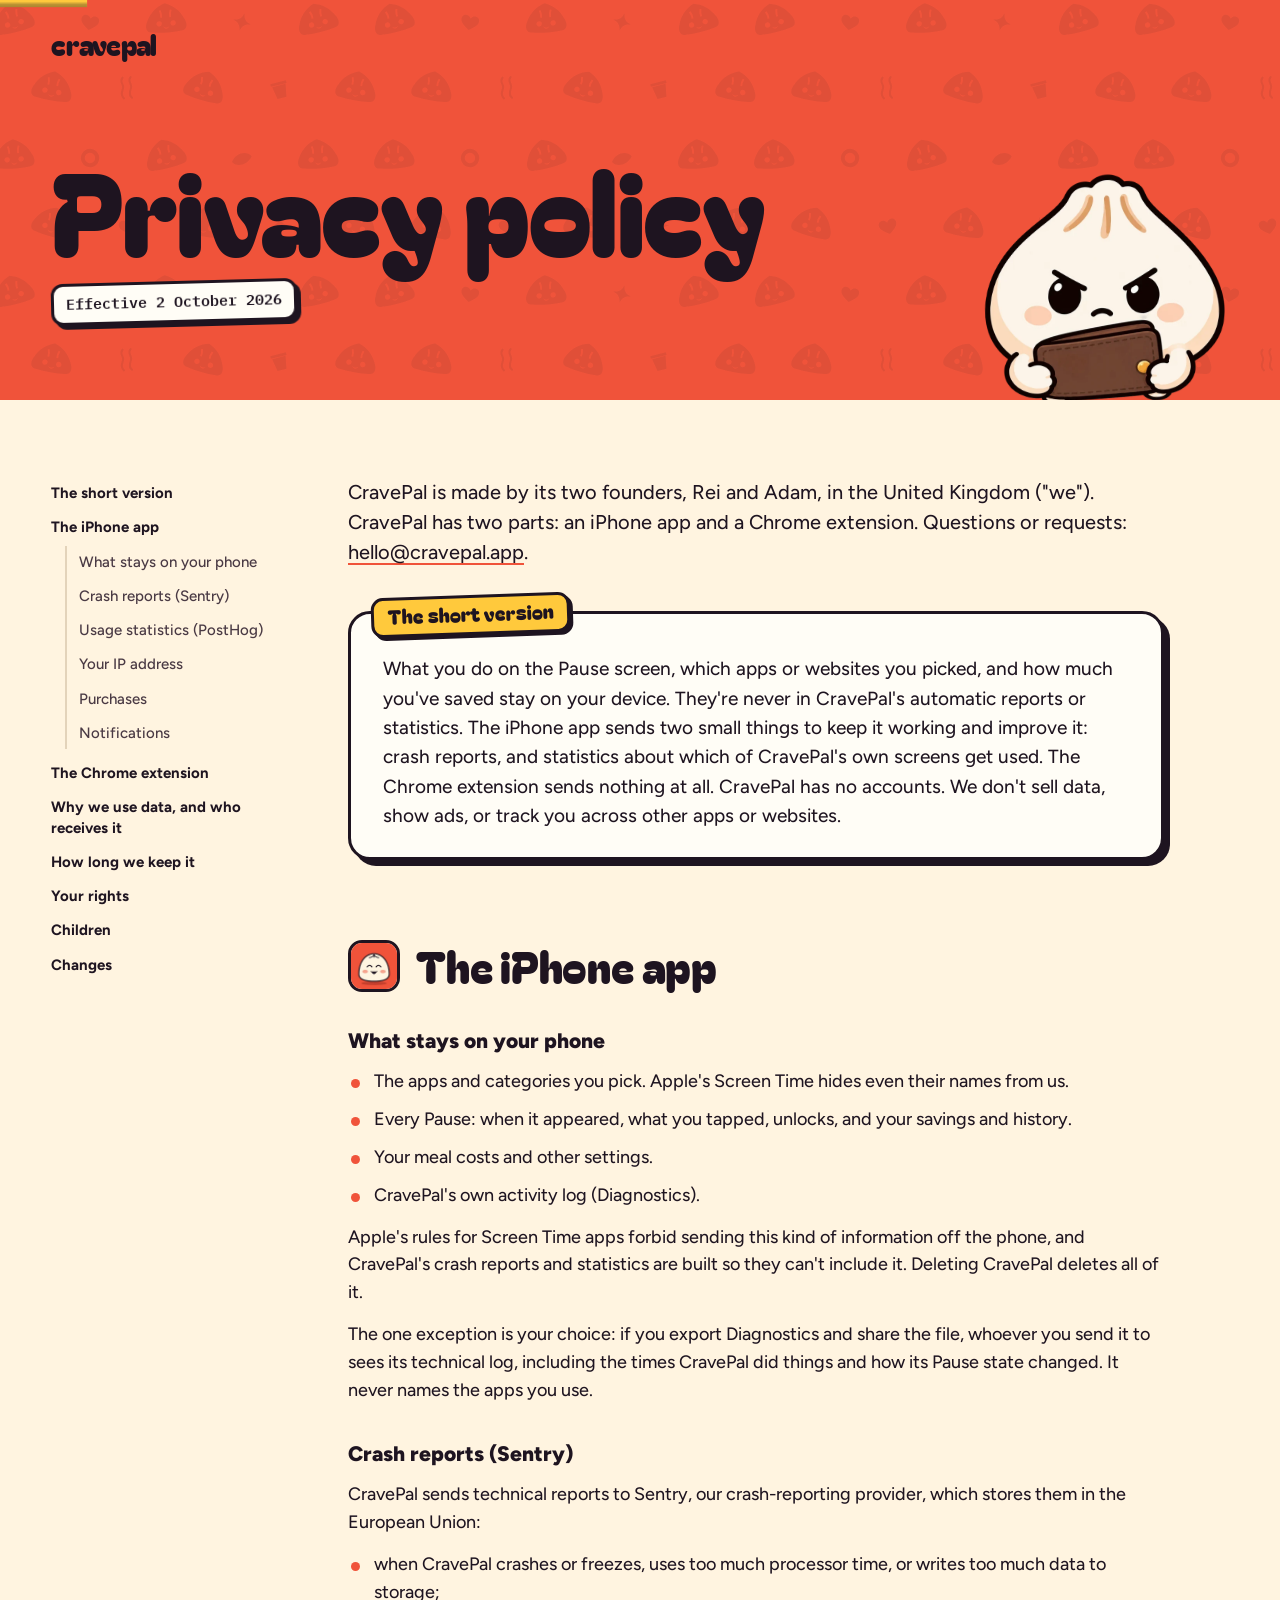
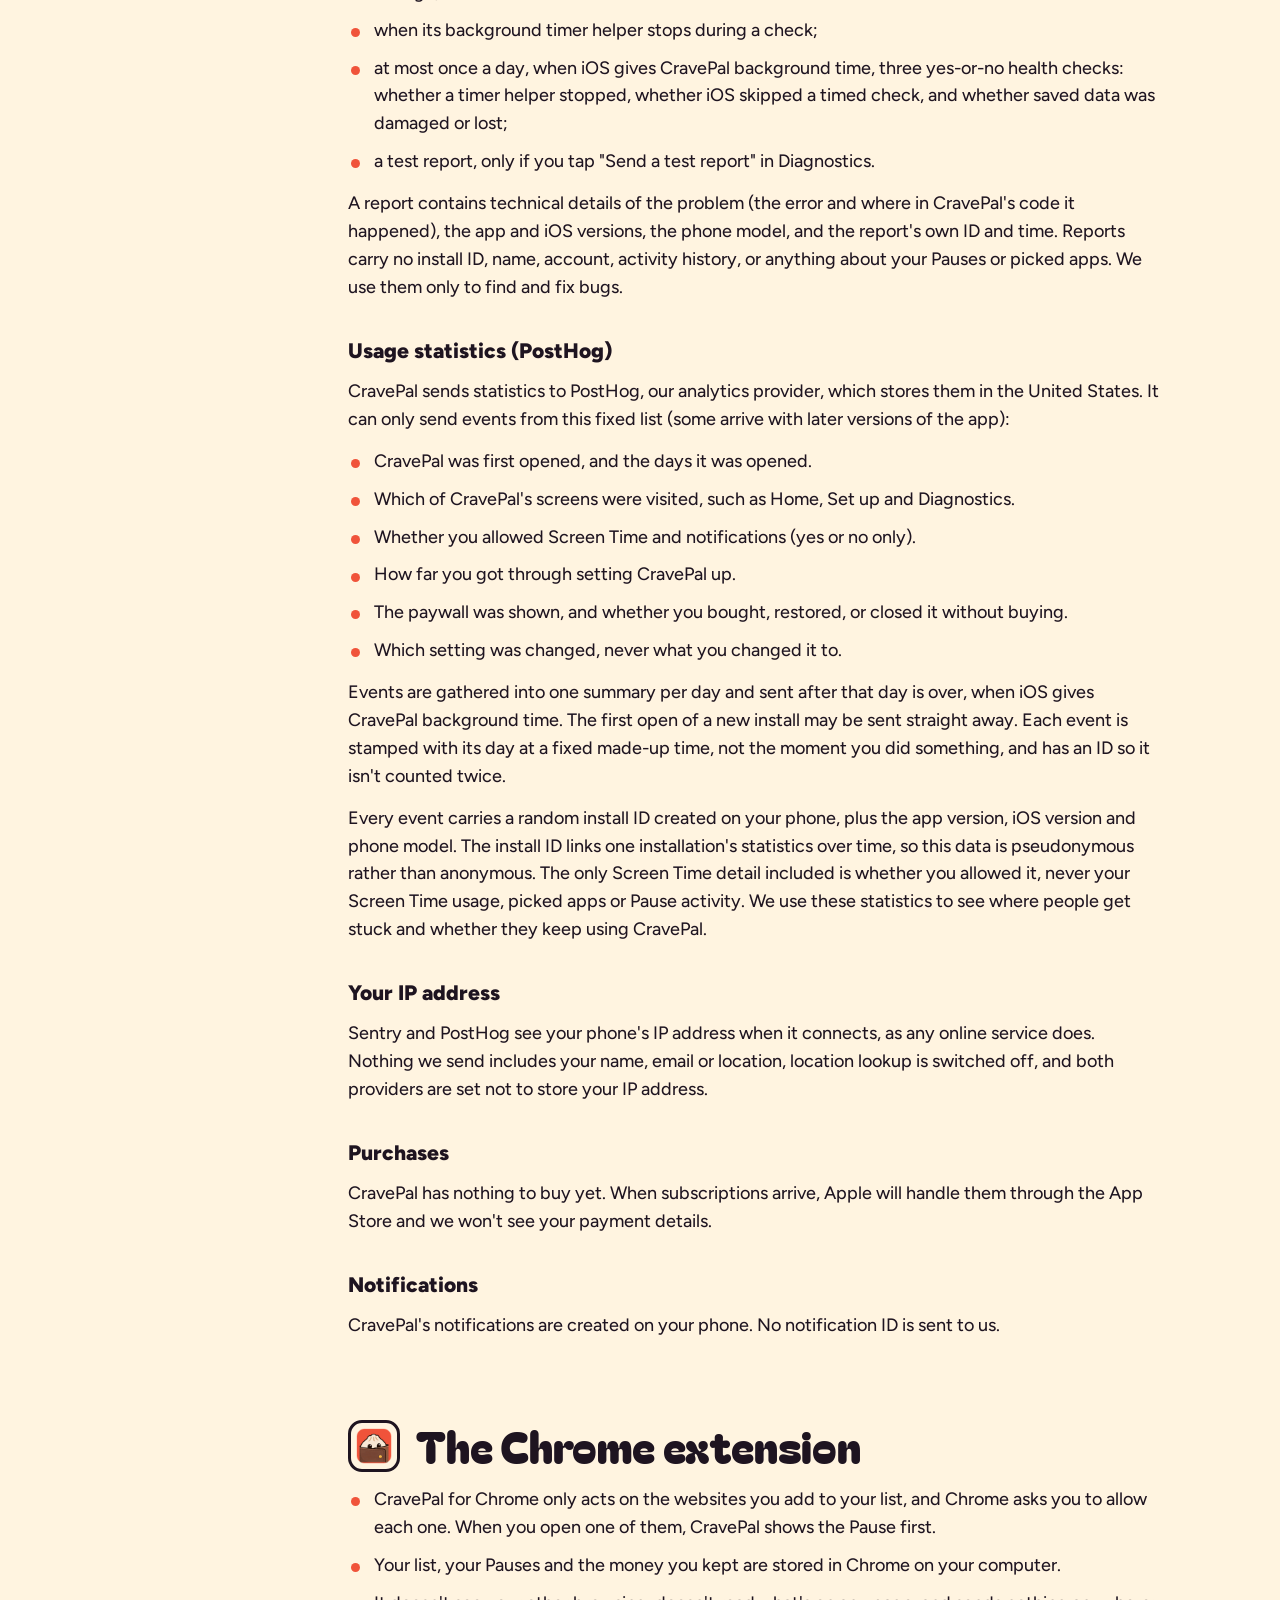
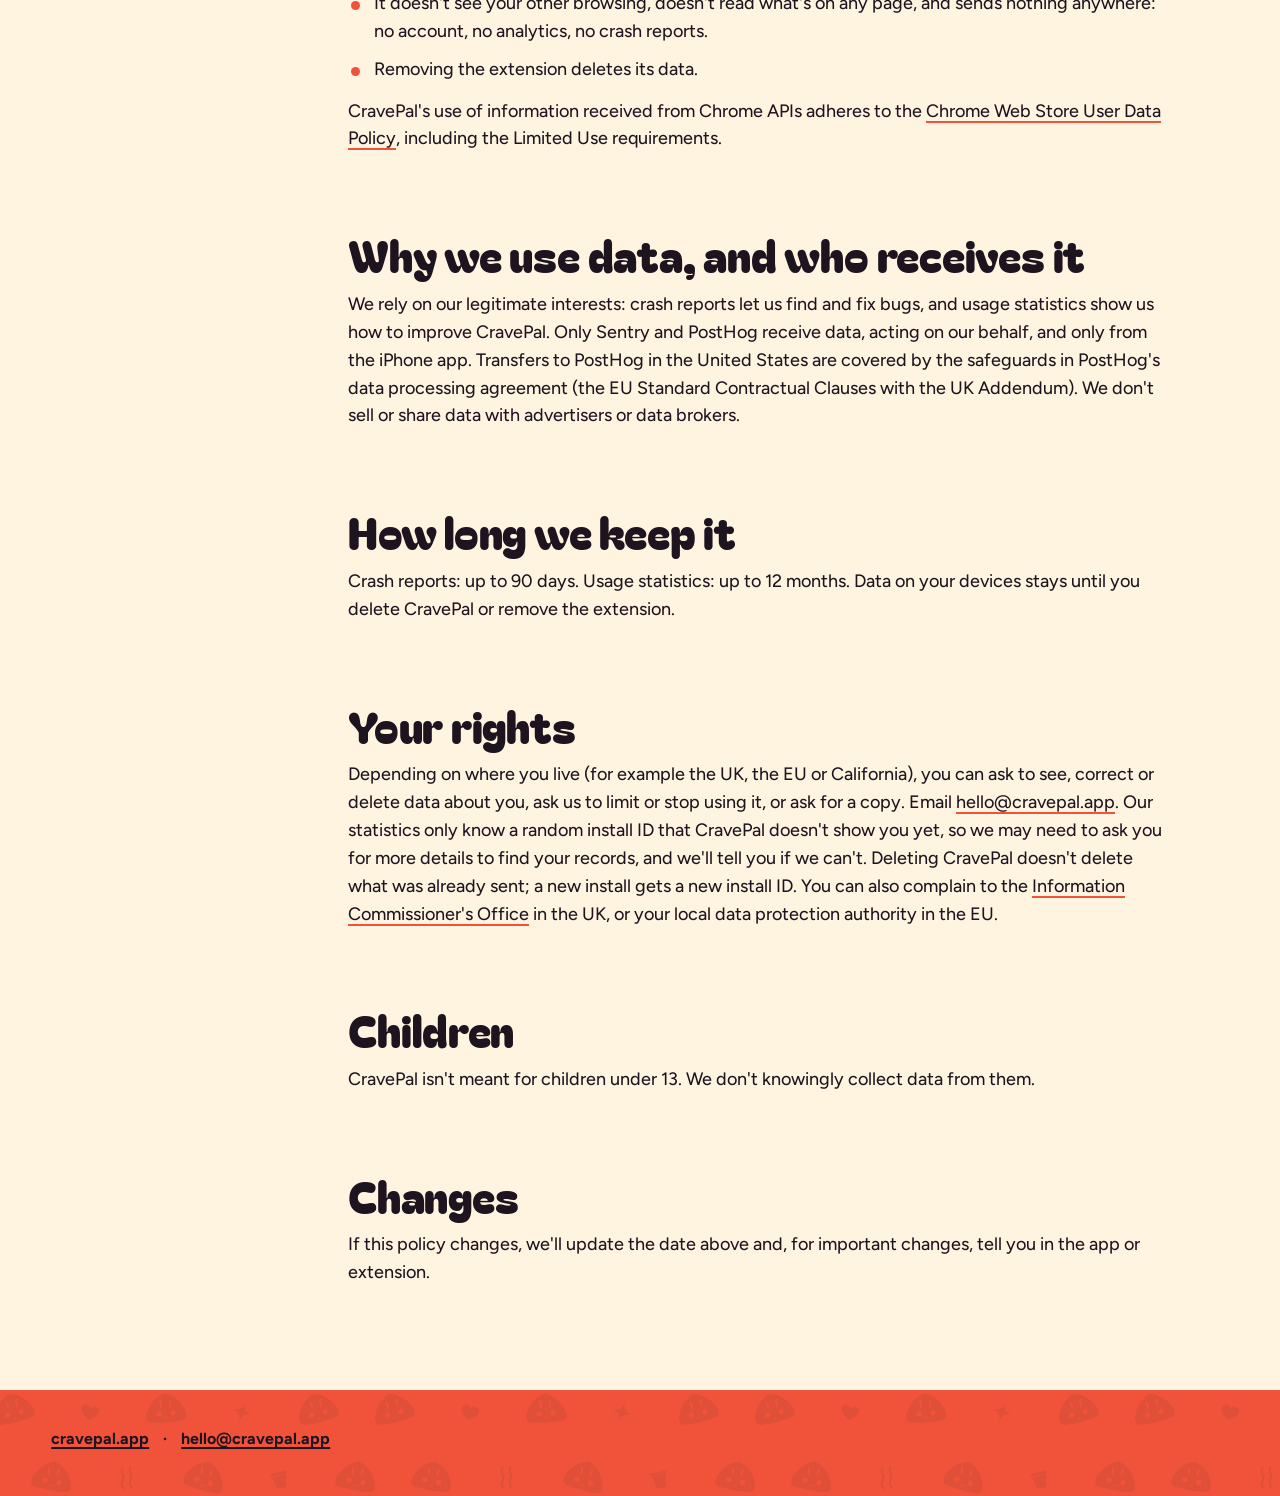
==== commit ec84b37c: "Privacy policy: spell the brand CravePal Co-Authored-By: Claude Opus 5.5 <noreply@anthropic.com>" ====
--- a/privacy/index.html
+++ b/privacy/index.html
@@ -3,8 +3,8 @@
 <head>
 <meta charset="utf-8">
 <meta name="viewport" content="width=device-width, initial-scale=1">
-<title>Privacy policy, Cravepal</title>
-<meta name="description" content="What Cravepal keeps on your device, and the little it sends.">
+<title>Privacy policy, CravePal</title>
+<meta name="description" content="What CravePal keeps on your device, and the little it sends.">
 <meta name="theme-color" content="#F0533A">
 <link rel="icon" href="../assets/icon-32.png" sizes="32x32" type="image/png">
 <link rel="apple-touch-icon" href="../assets/apple-touch-icon.png">
@@ -13,9 +13,9 @@
 <script>document.documentElement.classList.add('js')</script>
 <script src="../assets/pal.js" defer></script>
 <meta property="og:type" content="website">
-<meta property="og:site_name" content="Cravepal">
-<meta property="og:title" content="Privacy policy, Cravepal">
-<meta property="og:description" content="What Cravepal keeps on your device, and the little it sends.">
+<meta property="og:site_name" content="CravePal">
+<meta property="og:title" content="Privacy policy, CravePal">
+<meta property="og:description" content="What CravePal keeps on your device, and the little it sends.">
 <meta property="og:url" content="https://cravepal.app/privacy/">
 <meta property="og:image" content="https://cravepal.app/assets/og-image.jpg">
 <meta property="og:image:width" content="1200">
@@ -28,7 +28,7 @@
 <main>
 <header class="policy-head on-tomato">
 <div class="wrap">
-<a class="wordmark brand" href="../">Cravepal</a>
+<a class="wordmark brand" href="../">CravePal</a>
 <h1>Privacy policy</h1>
 <p class="date sticker">Effective 2 October 2026</p>
 <div class="policy-pal-wrap">
@@ -68,11 +68,11 @@
 
 <article class="prose">
 
-<p class="intro">Cravepal is made by its two founders, Rei and Adam, in the United Kingdom ("we"). Cravepal has two parts: an iPhone app and a Chrome extension. Questions or requests: <a href="mailto:hello@cravepal.app">hello@cravepal.app</a>.</p>
+<p class="intro">CravePal is made by its two founders, Rei and Adam, in the United Kingdom ("we"). CravePal has two parts: an iPhone app and a Chrome extension. Questions or requests: <a href="mailto:hello@cravepal.app">hello@cravepal.app</a>.</p>
 
 <div class="short sticker" id="short-version">
 <h2>The short version</h2>
-<p>What you do on the Pause screen, which apps or websites you picked, and how much you've saved stay on your device. They're never in Cravepal's automatic reports or statistics. The iPhone app sends two small things to keep it working and improve it: crash reports, and statistics about which of Cravepal's own screens get used. The Chrome extension sends nothing at all. Cravepal has no accounts. We don't sell data, show ads, or track you across other apps or websites.</p>
+<p>What you do on the Pause screen, which apps or websites you picked, and how much you've saved stay on your device. They're never in CravePal's automatic reports or statistics. The iPhone app sends two small things to keep it working and improve it: crash reports, and statistics about which of CravePal's own screens get used. The Chrome extension sends nothing at all. CravePal has no accounts. We don't sell data, show ads, or track you across other apps or websites.</p>
 </div>
 
 <h2 class="part" id="iphone"><img decoding="async" src="../assets/app-icon.webp" width="52" height="52" alt="">The iPhone app</h2>
@@ -82,63 +82,63 @@
   <li>The apps and categories you pick. Apple's Screen Time hides even their names from us.</li>
   <li>Every Pause: when it appeared, what you tapped, unlocks, and your savings and history.</li>
   <li>Your meal costs and other settings.</li>
-  <li>Cravepal's own activity log (Diagnostics).</li>
+  <li>CravePal's own activity log (Diagnostics).</li>
 </ul>
-<p>Apple's rules for Screen Time apps forbid sending this kind of information off the phone, and Cravepal's crash reports and statistics are built so they can't include it. Deleting Cravepal deletes all of it.</p>
-<p>The one exception is your choice: if you export Diagnostics and share the file, whoever you send it to sees its technical log, including the times Cravepal did things and how its Pause state changed. It never names the apps you use.</p>
+<p>Apple's rules for Screen Time apps forbid sending this kind of information off the phone, and CravePal's crash reports and statistics are built so they can't include it. Deleting CravePal deletes all of it.</p>
+<p>The one exception is your choice: if you export Diagnostics and share the file, whoever you send it to sees its technical log, including the times CravePal did things and how its Pause state changed. It never names the apps you use.</p>
 
 <h3 id="crash-reports">Crash reports (Sentry)</h3>
-<p>Cravepal sends technical reports to Sentry, our crash-reporting provider, which stores them in the European Union:</p>
+<p>CravePal sends technical reports to Sentry, our crash-reporting provider, which stores them in the European Union:</p>
 <ul>
-  <li>when Cravepal crashes or freezes, uses too much processor time, or writes too much data to storage;</li>
+  <li>when CravePal crashes or freezes, uses too much processor time, or writes too much data to storage;</li>
   <li>when its background timer helper stops during a check;</li>
-  <li>at most once a day, when iOS gives Cravepal background time, three yes-or-no health checks: whether a timer helper stopped, whether iOS skipped a timed check, and whether saved data was damaged or lost;</li>
+  <li>at most once a day, when iOS gives CravePal background time, three yes-or-no health checks: whether a timer helper stopped, whether iOS skipped a timed check, and whether saved data was damaged or lost;</li>
   <li>a test report, only if you tap "Send a test report" in Diagnostics.</li>
 </ul>
-<p>A report contains technical details of the problem (the error and where in Cravepal's code it happened), the app and iOS versions, the phone model, and the report's own ID and time. Reports carry no install ID, name, account, activity history, or anything about your Pauses or picked apps. We use them only to find and fix bugs.</p>
+<p>A report contains technical details of the problem (the error and where in CravePal's code it happened), the app and iOS versions, the phone model, and the report's own ID and time. Reports carry no install ID, name, account, activity history, or anything about your Pauses or picked apps. We use them only to find and fix bugs.</p>
 
 <h3 id="usage-statistics">Usage statistics (PostHog)</h3>
-<p>Cravepal sends statistics to PostHog, our analytics provider, which stores them in the United States. It can only send events from this fixed list (some arrive with later versions of the app):</p>
+<p>CravePal sends statistics to PostHog, our analytics provider, which stores them in the United States. It can only send events from this fixed list (some arrive with later versions of the app):</p>
 <ul>
-  <li>Cravepal was first opened, and the days it was opened.</li>
-  <li>Which of Cravepal's screens were visited, such as Home, Set up and Diagnostics.</li>
+  <li>CravePal was first opened, and the days it was opened.</li>
+  <li>Which of CravePal's screens were visited, such as Home, Set up and Diagnostics.</li>
   <li>Whether you allowed Screen Time and notifications (yes or no only).</li>
-  <li>How far you got through setting Cravepal up.</li>
+  <li>How far you got through setting CravePal up.</li>
   <li>The paywall was shown, and whether you bought, restored, or closed it without buying.</li>
   <li>Which setting was changed, never what you changed it to.</li>
 </ul>
-<p>Events are gathered into one summary per day and sent after that day is over, when iOS gives Cravepal background time. The first open of a new install may be sent straight away. Each event is stamped with its day at a fixed made-up time, not the moment you did something, and has an ID so it isn't counted twice.</p>
-<p>Every event carries a random install ID created on your phone, plus the app version, iOS version and phone model. The install ID links one installation's statistics over time, so this data is pseudonymous rather than anonymous. The only Screen Time detail included is whether you allowed it, never your Screen Time usage, picked apps or Pause activity. We use these statistics to see where people get stuck and whether they keep using Cravepal.</p>
+<p>Events are gathered into one summary per day and sent after that day is over, when iOS gives CravePal background time. The first open of a new install may be sent straight away. Each event is stamped with its day at a fixed made-up time, not the moment you did something, and has an ID so it isn't counted twice.</p>
+<p>Every event carries a random install ID created on your phone, plus the app version, iOS version and phone model. The install ID links one installation's statistics over time, so this data is pseudonymous rather than anonymous. The only Screen Time detail included is whether you allowed it, never your Screen Time usage, picked apps or Pause activity. We use these statistics to see where people get stuck and whether they keep using CravePal.</p>
 
 <h3 id="ip-address">Your IP address</h3>
 <p>Sentry and PostHog see your phone's IP address when it connects, as any online service does. Nothing we send includes your name, email or location, location lookup is switched off, and both providers are set not to store your IP address.</p>
 
 <h3 id="purchases">Purchases</h3>
-<p>Cravepal has nothing to buy yet. When subscriptions arrive, Apple will handle them through the App Store and we won't see your payment details.</p>
+<p>CravePal has nothing to buy yet. When subscriptions arrive, Apple will handle them through the App Store and we won't see your payment details.</p>
 
 <h3 id="notifications">Notifications</h3>
-<p>Cravepal's notifications are created on your phone. No notification ID is sent to us.</p>
+<p>CravePal's notifications are created on your phone. No notification ID is sent to us.</p>
 
 <h2 class="part" id="chrome"><img decoding="async" src="../assets/icon-128.png" width="52" height="52" alt="">The Chrome extension</h2>
 <ul>
-  <li>Cravepal for Chrome only acts on the websites you add to your list, and Chrome asks you to allow each one. When you open one of them, Cravepal shows the Pause first.</li>
+  <li>CravePal for Chrome only acts on the websites you add to your list, and Chrome asks you to allow each one. When you open one of them, CravePal shows the Pause first.</li>
   <li>Your list, your Pauses and the money you kept are stored in Chrome on your computer.</li>
   <li>It doesn't see your other browsing, doesn't read what's on any page, and sends nothing anywhere: no account, no analytics, no crash reports.</li>
   <li>Removing the extension deletes its data.</li>
 </ul>
-<p>Cravepal's use of information received from Chrome APIs adheres to the <a href="https://developer.chrome.com/docs/webstore/program-policies/user-data-faq">Chrome Web Store User Data Policy</a>, including the Limited Use requirements.</p>
+<p>CravePal's use of information received from Chrome APIs adheres to the <a href="https://developer.chrome.com/docs/webstore/program-policies/user-data-faq">Chrome Web Store User Data Policy</a>, including the Limited Use requirements.</p>
 
 <h2 id="why">Why we use data, and who receives it</h2>
-<p>We rely on our legitimate interests: crash reports let us find and fix bugs, and usage statistics show us how to improve Cravepal. Only Sentry and PostHog receive data, acting on our behalf, and only from the iPhone app. Transfers to PostHog in the United States are covered by the safeguards in PostHog's data processing agreement (the EU Standard Contractual Clauses with the UK Addendum). We don't sell or share data with advertisers or data brokers.</p>
+<p>We rely on our legitimate interests: crash reports let us find and fix bugs, and usage statistics show us how to improve CravePal. Only Sentry and PostHog receive data, acting on our behalf, and only from the iPhone app. Transfers to PostHog in the United States are covered by the safeguards in PostHog's data processing agreement (the EU Standard Contractual Clauses with the UK Addendum). We don't sell or share data with advertisers or data brokers.</p>
 
 <h2 id="how-long">How long we keep it</h2>
-<p>Crash reports: up to 90 days. Usage statistics: up to 12 months. Data on your devices stays until you delete Cravepal or remove the extension.</p>
+<p>Crash reports: up to 90 days. Usage statistics: up to 12 months. Data on your devices stays until you delete CravePal or remove the extension.</p>
 
 <h2 id="rights">Your rights</h2>
-<p>Depending on where you live (for example the UK, the EU or California), you can ask to see, correct or delete data about you, ask us to limit or stop using it, or ask for a copy. Email <a href="mailto:hello@cravepal.app">hello@cravepal.app</a>. Our statistics only know a random install ID that Cravepal doesn't show you yet, so we may need to ask you for more details to find your records, and we'll tell you if we can't. Deleting Cravepal doesn't delete what was already sent; a new install gets a new install ID. You can also complain to the <a href="https://ico.org.uk/make-a-complaint/">Information Commissioner's Office</a> in the UK, or your local data protection authority in the EU.</p>
+<p>Depending on where you live (for example the UK, the EU or California), you can ask to see, correct or delete data about you, ask us to limit or stop using it, or ask for a copy. Email <a href="mailto:hello@cravepal.app">hello@cravepal.app</a>. Our statistics only know a random install ID that CravePal doesn't show you yet, so we may need to ask you for more details to find your records, and we'll tell you if we can't. Deleting CravePal doesn't delete what was already sent; a new install gets a new install ID. You can also complain to the <a href="https://ico.org.uk/make-a-complaint/">Information Commissioner's Office</a> in the UK, or your local data protection authority in the EU.</p>
 
 <h2 id="children">Children</h2>
-<p>Cravepal isn't meant for children under 13. We don't knowingly collect data from them.</p>
+<p>CravePal isn't meant for children under 13. We don't knowingly collect data from them.</p>
 
 <h2 id="changes">Changes</h2>
 <p>If this policy changes, we'll update the date above and, for important changes, tell you in the app or extension.</p>
--- a/assets/style.css
+++ b/assets/style.css
@@ -9,7 +9,9 @@
   --bg:var(--cream);--fg:var(--ink);--surface:var(--paper);--muted:#4A3A44;--label:#6B5A63;--hair:#E3D3BA;--edge:var(--ink);
   --deep:var(--ink);
   --btn-bg:var(--ink);--btn-fg:var(--cream);--btn-lip:var(--tomato);
-  --dots:radial-gradient(rgba(30,20,32,.16) 1.6px,transparent 1.8px);
+  /* the pal print: little pal faces and food icons in a half-drop repeat, ink at 7.5% on tomato
+     (ink text keeps 4.53:1 even on a mark). Tile 380 x 272. */
+  --print:url("data:image/svg+xml,%3Csvg xmlns='http://www.w3.org/2000/svg' width='380' height='272' viewBox='0 0 380 272' fill='%231E1420' fill-opacity='0.075'%3E%3Cg transform='translate(14.0 22.0) rotate(-14)'%3E%3Cpath transform='scale(1.35)' fill-rule='evenodd' d='M-11 7c-4 0-5-4-3-8 3-7 8-11 14-13 6 2 11 6 14 13 2 4 1 8-3 8-7 1-15 1-22 0zM-3.4-9q1.2 3 .7 5.6l-1.3-.1q.3-2.5-.7-5.2zM3.4-9q-1.2 3-.7 5.6l1.3-.1q-.3-2.5.7-5.2zM-5.2-1a2 2 0 1 0 .1 0zM5.2-1a2 2 0 1 0 .1 0zM-2.4 3.2q2.4 2 4.8 0q-2.4 3.6-4.8 0z'/%3E%3C/g%3E%3Cg transform='translate(394.0 22.0) rotate(-14)'%3E%3Cpath transform='scale(1.35)' fill-rule='evenodd' d='M-11 7c-4 0-5-4-3-8 3-7 8-11 14-13 6 2 11 6 14 13 2 4 1 8-3 8-7 1-15 1-22 0zM-3.4-9q1.2 3 .7 5.6l-1.3-.1q.3-2.5-.7-5.2zM3.4-9q-1.2 3-.7 5.6l1.3-.1q-.3-2.5.7-5.2zM-5.2-1a2 2 0 1 0 .1 0zM5.2-1a2 2 0 1 0 .1 0zM-2.4 3.2q2.4 2 4.8 0q-2.4 3.6-4.8 0z'/%3E%3C/g%3E%3Cg transform='translate(90.0 22.0) rotate(10)'%3E%3Cg transform='scale(1.15)'%3E%3Cpath d='M0-3c-3-5-10-2-7 4 2 3 7 6 7 6s5-3 7-6c3-6-4-9-7-4z'/%3E%3C/g%3E%3C/g%3E%3Cg transform='translate(166.0 22.0) rotate(-4)'%3E%3Cpath transform='scale(1.35)' fill-rule='evenodd' d='M-11 7c-4 0-5-4-3-8 3-7 8-11 14-13 6 2 11 6 14 13 2 4 1 8-3 8-7 1-15 1-22 0zM-3.4-9q1.2 3 .7 5.6l-1.3-.1q.3-2.5-.7-5.2zM3.4-9q-1.2 3-.7 5.6l1.3-.1q-.3-2.5.7-5.2zM-5.2-1a2 2 0 1 0 .1 0zM5.2-1a2 2 0 1 0 .1 0zM-2.4 3.2q2.4 2 4.8 0q-2.4 3.6-4.8 0z'/%3E%3C/g%3E%3Cg transform='translate(242.0 22.0) rotate(16)'%3E%3Cg transform='scale(1.15)'%3E%3Cpath d='M0-8c1 5 3 7 8 8-5 1-7 3-8 8-1-5-3-7-8-8 5-1 7-3 8-8z'/%3E%3C/g%3E%3C/g%3E%3Cg transform='translate(318.0 22.0) rotate(-14)'%3E%3Cpath transform='scale(1.35)' fill-rule='evenodd' d='M-11 7c-4 0-5-4-3-8 3-7 8-11 14-13 6 2 11 6 14 13 2 4 1 8-3 8-7 1-15 1-22 0zM-3.4-9q1.2 3 .7 5.6l-1.3-.1q.3-2.5-.7-5.2zM3.4-9q-1.2 3-.7 5.6l1.3-.1q-.3-2.5.7-5.2zM-5.2-1a2 2 0 1 0 .1 0zM5.2-1a2 2 0 1 0 .1 0zM-2.4 3.2q2.4 2 4.8 0q-2.4 3.6-4.8 0z'/%3E%3C/g%3E%3Cg transform='translate(52.0 90.0) rotate(10)'%3E%3Cpath transform='scale(1.35)' fill-rule='evenodd' d='M-11 7c-4 0-5-4-3-8 3-7 8-11 14-13 6 2 11 6 14 13 2 4 1 8-3 8-7 1-15 1-22 0zM-3.4-9q1.2 3 .7 5.6l-1.3-.1q.3-2.5-.7-5.2zM3.4-9q-1.2 3-.7 5.6l1.3-.1q-.3-2.5.7-5.2zM-5.2-1a2 2 0 1 0 .1 0zM5.2-1a2 2 0 1 0 .1 0zM-2.4 3.2q2.4 2 4.8 0q-2.4 3.6-4.8 0z'/%3E%3C/g%3E%3Cg transform='translate(128.0 90.0) rotate(-4)'%3E%3Cg transform='scale(1.15)'%3E%3Cpath fill='none' stroke='%231E1420' stroke-opacity='0.075' stroke-width='1.8' stroke-linecap='round' d='M-4 7c-4-4 0-7 0-10s-3-5 0-8M3 7c-4-4 0-7 0-10s-3-5 0-8'/%3E%3C/g%3E%3C/g%3E%3Cg transform='translate(204.0 90.0) rotate(16)'%3E%3Cpath transform='scale(1.35)' fill-rule='evenodd' d='M-11 7c-4 0-5-4-3-8 3-7 8-11 14-13 6 2 11 6 14 13 2 4 1 8-3 8-7 1-15 1-22 0zM-3.4-9q1.2 3 .7 5.6l-1.3-.1q.3-2.5-.7-5.2zM3.4-9q-1.2 3-.7 5.6l1.3-.1q-.3-2.5.7-5.2zM-5.2-1a2 2 0 1 0 .1 0zM5.2-1a2 2 0 1 0 .1 0zM-2.4 3.2q2.4 2 4.8 0q-2.4 3.6-4.8 0z'/%3E%3C/g%3E%3Cg transform='translate(280.0 90.0) rotate(-14)'%3E%3Cg transform='scale(1.15)'%3E%3Cpath d='M-6-4h12l-2 11h-8zM-7-7h14v2.4h-14z'/%3E%3C/g%3E%3C/g%3E%3Cg transform='translate(356.0 90.0) rotate(10)'%3E%3Cpath transform='scale(1.35)' fill-rule='evenodd' d='M-11 7c-4 0-5-4-3-8 3-7 8-11 14-13 6 2 11 6 14 13 2 4 1 8-3 8-7 1-15 1-22 0zM-3.4-9q1.2 3 .7 5.6l-1.3-.1q.3-2.5-.7-5.2zM3.4-9q-1.2 3-.7 5.6l1.3-.1q-.3-2.5.7-5.2zM-5.2-1a2 2 0 1 0 .1 0zM5.2-1a2 2 0 1 0 .1 0zM-2.4 3.2q2.4 2 4.8 0q-2.4 3.6-4.8 0z'/%3E%3C/g%3E%3Cg transform='translate(14.0 158.0) rotate(-4)'%3E%3Cpath transform='scale(1.35)' fill-rule='evenodd' d='M-11 7c-4 0-5-4-3-8 3-7 8-11 14-13 6 2 11 6 14 13 2 4 1 8-3 8-7 1-15 1-22 0zM-3.4-9q1.2 3 .7 5.6l-1.3-.1q.3-2.5-.7-5.2zM3.4-9q-1.2 3-.7 5.6l1.3-.1q-.3-2.5.7-5.2zM-5.2-1a2 2 0 1 0 .1 0zM5.2-1a2 2 0 1 0 .1 0zM-2.4 3.2q2.4 2 4.8 0q-2.4 3.6-4.8 0z'/%3E%3C/g%3E%3Cg transform='translate(394.0 158.0) rotate(-4)'%3E%3Cpath transform='scale(1.35)' fill-rule='evenodd' d='M-11 7c-4 0-5-4-3-8 3-7 8-11 14-13 6 2 11 6 14 13 2 4 1 8-3 8-7 1-15 1-22 0zM-3.4-9q1.2 3 .7 5.6l-1.3-.1q.3-2.5-.7-5.2zM3.4-9q-1.2 3-.7 5.6l1.3-.1q-.3-2.5.7-5.2zM-5.2-1a2 2 0 1 0 .1 0zM5.2-1a2 2 0 1 0 .1 0zM-2.4 3.2q2.4 2 4.8 0q-2.4 3.6-4.8 0z'/%3E%3C/g%3E%3Cg transform='translate(90.0 158.0) rotate(16)'%3E%3Cg transform='scale(1.15)'%3E%3Cpath fill-rule='evenodd' d='M0-8a8 8 0 1 0 .1 0zM0-4.5a4.5 4.5 0 1 1-.1 0z'/%3E%3C/g%3E%3C/g%3E%3Cg transform='translate(166.0 158.0) rotate(-14)'%3E%3Cpath transform='scale(1.35)' fill-rule='evenodd' d='M-11 7c-4 0-5-4-3-8 3-7 8-11 14-13 6 2 11 6 14 13 2 4 1 8-3 8-7 1-15 1-22 0zM-3.4-9q1.2 3 .7 5.6l-1.3-.1q.3-2.5-.7-5.2zM3.4-9q-1.2 3-.7 5.6l1.3-.1q-.3-2.5.7-5.2zM-5.2-1a2 2 0 1 0 .1 0zM5.2-1a2 2 0 1 0 .1 0zM-2.4 3.2q2.4 2 4.8 0q-2.4 3.6-4.8 0z'/%3E%3C/g%3E%3Cg transform='translate(242.0 158.0) rotate(10)'%3E%3Cg transform='scale(1.15)'%3E%3Cpath d='M-8 5c2-9 11-12 16-8-2 8-11 12-16 8z'/%3E%3C/g%3E%3C/g%3E%3Cg transform='translate(318.0 158.0) rotate(-4)'%3E%3Cpath transform='scale(1.35)' fill-rule='evenodd' d='M-11 7c-4 0-5-4-3-8 3-7 8-11 14-13 6 2 11 6 14 13 2 4 1 8-3 8-7 1-15 1-22 0zM-3.4-9q1.2 3 .7 5.6l-1.3-.1q.3-2.5-.7-5.2zM3.4-9q-1.2 3-.7 5.6l1.3-.1q-.3-2.5.7-5.2zM-5.2-1a2 2 0 1 0 .1 0zM5.2-1a2 2 0 1 0 .1 0zM-2.4 3.2q2.4 2 4.8 0q-2.4 3.6-4.8 0z'/%3E%3C/g%3E%3Cg transform='translate(52.0 226.0) rotate(16)'%3E%3Cpath transform='scale(1.35)' fill-rule='evenodd' d='M-11 7c-4 0-5-4-3-8 3-7 8-11 14-13 6 2 11 6 14 13 2 4 1 8-3 8-7 1-15 1-22 0zM-3.4-9q1.2 3 .7 5.6l-1.3-.1q.3-2.5-.7-5.2zM3.4-9q-1.2 3-.7 5.6l1.3-.1q-.3-2.5.7-5.2zM-5.2-1a2 2 0 1 0 .1 0zM5.2-1a2 2 0 1 0 .1 0zM-2.4 3.2q2.4 2 4.8 0q-2.4 3.6-4.8 0z'/%3E%3C/g%3E%3Cg transform='translate(128.0 226.0) rotate(-14)'%3E%3Cg transform='scale(1.15)'%3E%3Cpath d='M0-3c-3-5-10-2-7 4 2 3 7 6 7 6s5-3 7-6c3-6-4-9-7-4z'/%3E%3C/g%3E%3C/g%3E%3Cg transform='translate(204.0 226.0) rotate(10)'%3E%3Cpath transform='scale(1.35)' fill-rule='evenodd' d='M-11 7c-4 0-5-4-3-8 3-7 8-11 14-13 6 2 11 6 14 13 2 4 1 8-3 8-7 1-15 1-22 0zM-3.4-9q1.2 3 .7 5.6l-1.3-.1q.3-2.5-.7-5.2zM3.4-9q-1.2 3-.7 5.6l1.3-.1q-.3-2.5.7-5.2zM-5.2-1a2 2 0 1 0 .1 0zM5.2-1a2 2 0 1 0 .1 0zM-2.4 3.2q2.4 2 4.8 0q-2.4 3.6-4.8 0z'/%3E%3C/g%3E%3Cg transform='translate(280.0 226.0) rotate(-4)'%3E%3Cg transform='scale(1.15)'%3E%3Cpath d='M0-8c1 5 3 7 8 8-5 1-7 3-8 8-1-5-3-7-8-8 5-1 7-3 8-8z'/%3E%3C/g%3E%3C/g%3E%3Cg transform='translate(356.0 226.0) rotate(16)'%3E%3Cpath transform='scale(1.35)' fill-rule='evenodd' d='M-11 7c-4 0-5-4-3-8 3-7 8-11 14-13 6 2 11 6 14 13 2 4 1 8-3 8-7 1-15 1-22 0zM-3.4-9q1.2 3 .7 5.6l-1.3-.1q.3-2.5-.7-5.2zM3.4-9q-1.2 3-.7 5.6l1.3-.1q-.3-2.5.7-5.2zM-5.2-1a2 2 0 1 0 .1 0zM5.2-1a2 2 0 1 0 .1 0zM-2.4 3.2q2.4 2 4.8 0q-2.4 3.6-4.8 0z'/%3E%3C/g%3E%3C/svg%3E");
   --display:'Bagel Fat One','Arial Rounded MT Bold',sans-serif;
   --body:Figtree,system-ui,-apple-system,'Segoe UI',sans-serif;
   --mono:'IBM Plex Mono',ui-monospace,Menlo,Consolas,monospace;
@@ -23,7 +25,7 @@
 }
 /* Colour fields keep ink type in both themes, as the extension's Pause stays tomato. */
 .on-tomato,.on-sun{--fg:var(--ink);--edge:var(--ink);--surface:var(--paper);--muted:var(--ink);--label:var(--ink);--btn-bg:var(--ink);--btn-fg:var(--cream);color:var(--ink)}
-.on-tomato{--btn-lip:var(--sun);background-color:var(--tomato);background-image:var(--dots);background-size:22px 22px}
+.on-tomato{--btn-lip:var(--sun);background-color:var(--tomato);background-image:var(--print);background-size:380px 272px}
 .on-sun{--btn-lip:var(--tomato);background-color:var(--sun)}
 .on-deep{--fg:var(--cream);--muted:#E3D5DB;--surface:#2D2230;--edge:var(--cream);--btn-bg:var(--cream);--btn-fg:var(--ink);--btn-lip:var(--tomato);background:var(--deep);color:var(--cream)}
 
@@ -119,7 +121,7 @@
 
 /* ================= HOME ================= */
 /* Outer SVGs that move: transform them like any box (the default is the SVG's own drawing units, which skews moves and pivots) */
-.food,.nx-scooter,.n-hand,.nx-fridge__door,.coin,.badge svg,.kx-steam svg,.ing,.bit,.kx-pop,.kx-carrot{transform-box:border-box}
+.food,.nx-scooter,.n-hand,.nx-fridge__door,.coin,.badge svg,.kx-steam svg,.ing,.bit,.kx-pop,.kx-carrot,.kx-spark{transform-box:border-box}
 .food,.coin,.badge svg{transform-origin:50% 50%}
 .sr-only{position:absolute;width:1px;height:1px;margin:-1px;padding:0;overflow:hidden;clip-path:inset(50%);white-space:nowrap;border:0}
 .home{background:var(--tomato)}
@@ -148,6 +150,9 @@
 .pal.is-asleep .pal__dream{opacity:1}
 .pal:focus-visible{outline:3px solid var(--fg);outline-offset:6px;border-radius:40%}
 
+/* Decorative CSS loops pause outside the viewport and while the tab is hidden. */
+.motion-paused,.motion-paused *,.motion-hidden *{animation-play-state:paused!important}
+
 /* ---------- 1. Hero: the stare-down ---------- */
 .hero{position:relative;overflow:clip;padding:clamp(76px,8vw,104px) 0 clamp(18px,2.4vw,30px);min-height:100svh}
 .hero__in{position:relative;display:grid;grid-template-rows:1fr auto;min-height:calc(100svh - clamp(94px,10.4vw,134px));font-size:clamp(68px,15.2vw,250px)}
@@ -160,7 +165,7 @@
 .hero__pal{position:absolute;z-index:2;left:3.42em;bottom:-.02em;width:2em}
 .hero__pal .pal{width:100%}
 .js .hero__pal .pal{animation:pal-land 900ms var(--ease-out) 760ms both}
-@keyframes pal-land{0%{opacity:0;transform:translateY(-120%) scale(.9,1.15)}45%{opacity:1;transform:translateY(0) scale(.92,1.1);animation-timing-function:var(--ease-out)}60%{transform:scale(1.18,.82)}78%{transform:translateY(-4%) scale(.97,1.04)}100%{transform:none}}
+@keyframes pal-land{0%{opacity:0;transform:translateY(-120%) scale(.92,1.1);animation-timing-function:cubic-bezier(.42,0,.9,.62)}48%{opacity:1;transform:translateY(0) scale(.88,1.16);animation-timing-function:var(--ease-out)}58%{transform:scale(1.2,.8);animation-timing-function:var(--ease-out)}76%{transform:translateY(-5%) scale(.95,1.06);animation-timing-function:cubic-bezier(.42,0,.9,.62)}88%{transform:scale(1.04,.96);animation-timing-function:var(--ease-out)}100%{transform:none}}
 .bubble--hero{left:62%;top:-6%;transform-origin:10% 100%}
 .js .bubble--hero{animation:pop-in 340ms var(--ease-out) 2000ms both}
 .hero__foot{position:relative;z-index:3;display:flex;align-items:end;justify-content:space-between;gap:20px 32px;font-size:16px}
@@ -185,8 +190,8 @@
 /* ---------- 2. The story, scene A (chapters 1 to 3): a late-night kitchen, pinned and scrubbed by scroll (JS).
    Without JS it shows one finished frame (the Pause on the phone). With reduced motion JS turns it into still panels. ---------- */
 .night{--night:#140D15;position:relative;background:var(--night);color:var(--cream)}
-.js .night.is-pinned{height:1000vh}
-.js .night.cook.is-pinned{height:690vh}
+.js .night.is-pinned{height:900svh}
+.js .night.cook.is-pinned{height:650svh}
 .night__stage{position:relative;height:100svh;min-height:600px;overflow:hidden;
   background:var(--night) repeating-linear-gradient(90deg,rgba(255,244,224,.022) 0 3px,transparent 3px 72px)}
 .js .night.is-pinned .night__stage{position:sticky;top:0}
@@ -260,7 +265,7 @@
 .app__basket{position:absolute;left:6cqi;right:6cqi;bottom:30cqi;display:flex;align-items:center;gap:3cqi;padding:3cqi 4cqi;border-radius:6cqi;background:var(--ink);color:var(--cream);font-weight:800;font-size:6.2cqi}
 .app__count{display:grid;place-items:center;min-width:9cqi;height:9cqi;border-radius:9cqi;background:var(--sun);color:var(--ink)}
 .app__total{margin-left:auto;font-family:var(--display);font-weight:400;font-size:9cqi}
-.n-pause{position:absolute;z-index:3;inset:0;display:flex;flex-direction:column;align-items:center;gap:6cqi;padding:22cqi 8cqi 0;text-align:center;background:var(--tomato) var(--dots);background-size:9cqi 9cqi;opacity:1}
+.n-pause{position:absolute;z-index:3;inset:0;display:flex;flex-direction:column;align-items:center;gap:6cqi;padding:22cqi 8cqi 0;text-align:center;background-color:var(--tomato);background-image:var(--print);background-size:127cqi 91cqi;opacity:1}
 .n-pause__t{font-family:var(--display);font-size:13cqi;line-height:.98;color:var(--ink)}
 .n-pause__s{font-weight:700;font-size:6.6cqi;line-height:1.25;color:var(--ink);max-width:18em}
 .n-act{position:absolute;z-index:2;left:0;right:0;bottom:7cqi;display:flex;justify-content:center;font-size:16cqi}
@@ -286,11 +291,11 @@
 
 .nx-flicker{z-index:10;inset:0;background:#000;opacity:0;pointer-events:none}
 /* the hand-off: a Pause-tomato circle with an ink edge bursts out of the phone's screen and becomes the next section.
-   JS places it; the inner layer is counter-scaled, so its dots stay 22px and line up with the try section's. */
-.n-wipe,.n-wipe__ring{position:absolute;z-index:6;left:0;top:0;width:200vmax;height:200vmax;border-radius:50%;transform:scale(0);opacity:0;pointer-events:none}
+   JS places it; the inner layer is counter-scaled, so its print stays full size and lines up with the try section's. */
+.n-wipe,.n-wipe__ring{position:absolute;z-index:6;left:0;top:0;width:100vmax;height:100vmax;border-radius:50%;transform:scale(0);opacity:0;pointer-events:none}
 .n-wipe{overflow:hidden}
 .n-wipe__ring{background:#0C080D}
-.n-wipe__in{position:absolute;left:0;top:0;background:var(--tomato) var(--dots);background-size:22px 22px;background-position:6px calc(100% - 6px)}
+.n-wipe__in{position:absolute;left:0;top:0;background-color:var(--tomato);background-image:var(--print);background-size:380px 272px;background-position:6px calc(100% - 6px)}
 /* chapter 3's explanation, right of the phone */
 /* on the wall beside the phone, just under the window, so the thrown food has the counter to itself */
 .n-cap{z-index:9;left:calc(50% + max(100svh,600px) * .2038 + 28px);right:var(--gut);top:calc(9% + min(30vw,60vh) * .75 + 24px);max-width:36em}
@@ -320,16 +325,21 @@
 @keyframes steam{0%{opacity:0;transform:translate(0,25%) scaleY(.6)}35%{opacity:1}100%{opacity:0;transform:translate(35%,-45%) rotate(10deg) scaleY(1.1)}}
 .kx-board{z-index:5;left:64vw;bottom:calc(22% - 4px);width:min(15vw,28vh);aspect-ratio:240/110}
 .kx-board__wood{position:absolute;left:0;bottom:0;width:100%;height:auto}
-.kx-carrot{position:absolute;left:18%;bottom:40%;width:50%;height:auto;transform-origin:100% 50%;transform:scaleX(.22)}
+.kx-carrot{position:absolute;left:18%;bottom:40%;width:50%;height:auto;transform-origin:0 50%;transform:scaleX(.22)}
 .kx-knife-down{position:absolute;left:20%;bottom:38%;width:66%;height:auto;transform:rotate(-4deg)}
 .ings,.slices,.bits{position:absolute;z-index:6;inset:0;pointer-events:none}
 .ing{position:absolute;left:0;top:0;width:clamp(44px,4.6vw,84px);height:auto;opacity:0}
 .slices i{position:absolute;left:0;top:0;width:clamp(14px,1.5vw,26px);aspect-ratio:1;border-radius:50%;background:#F08A3A;border:3px solid #0C080D;opacity:0}
-.bit{position:absolute;left:0;top:0;width:clamp(22px,2.4vw,42px);height:auto;opacity:0}
-.kx-plate{z-index:8;left:calc(37vw - min(11vw,20vh));bottom:4%;width:min(22vw,40vh);aspect-ratio:260/110}
-.kx-plate svg{position:absolute;inset:0;width:100%;height:100%}
-.kx-meal{transform-box:fill-box;transform-origin:50% 60%}
-.k-pal{position:absolute;z-index:7;left:79vw;bottom:calc(22% - 10px);width:min(15vw,28vh)}
+.bit{position:absolute;left:0;top:0;width:clamp(24px,2.6vw,46px);height:auto;opacity:0}
+.kx-plate{z-index:8;left:79.5vw;bottom:calc(22% - 6px);width:min(16vw,30vh);aspect-ratio:240/150;transform-origin:50% 100%}   /* on the counter, in the spot pal leaves when he walks to the hob */
+.kx-dish{position:absolute;inset:0;width:100%;height:100%}
+.kx-plate .kx-steam{left:30%;width:40%;bottom:66%;height:100%;opacity:0}
+.kx-spark{position:absolute;width:15%;height:auto;opacity:0}
+.kx-spark--1{left:-8%;top:18%}
+.kx-spark--2{right:-6%;top:-4%}
+.kx-spark--3{left:60%;top:-34%}
+.kx-meal{transform-box:fill-box;transform-origin:50% 90%}
+.k-pal{transform-origin:50% 100%;position:absolute;z-index:4;left:79vw;bottom:calc(22% - 10px);width:min(15vw,28vh)}
 .pal--chef{aspect-ratio:626/600;--lid-t:44.6%;--lid-b:62.7%;cursor:default}
 .k-pal .pal{width:100%}
 .k-pal .pal__face{opacity:0}
@@ -338,11 +348,16 @@
 .k-arm{transform-box:view-box;transform-origin:96px 474px}
 .k-knife{opacity:0}
 .k-rest{transform-box:view-box;transform-origin:556px 492px}
-.k-hat{position:absolute;left:30%;top:-30%;width:44%;height:auto;transform:rotate(-6deg)}
+.k-hat{transform-origin:50% 90%;position:absolute;left:30%;top:-30%;width:44%;height:auto;transform:rotate(-6deg)}
 .k-say{right:68%;bottom:78%;opacity:0;transform-origin:90% 100%}
 .k-say::after{left:auto;right:12%;transform:skewX(-28deg) rotate(45deg) scale(.7,1)}
 .k-say:last-child{opacity:1}
 .k-say--stir{right:2%;bottom:134%}   /* above the hat, clear of the spoon */
+.kc{position:absolute;left:0;top:0;width:0;height:0;pointer-events:none}   /* pal chopping: JS sizes and places it on the carrot */
+.kc img{position:absolute;inset:0;width:100%;height:100%;opacity:0}
+.kc-body{z-index:4;transform-origin:50% 89.8%}
+.kc-steady,.kc-arm{z-index:6}
+.kc-arm{transform-origin:78% 76.3%}
 
 /* reduced motion: each scene becomes a strip of still panels (JS clones the stage and freezes each copy) */
 .night.is-strip{display:grid;gap:6px;padding-bottom:6px}
@@ -374,15 +389,15 @@
   .n-cap__title{font-size:20px}
   .n-cap p{font-size:13px;margin-top:6px}
   .k-caps{top:4%}
-  .cook .nx-counter{height:36%}
+  .cook .nx-counter{height:28%}
   .cook .nx-win{bottom:auto;top:19%}
   .cook .nx-clock{bottom:auto;top:21%;left:auto;right:56vw}
-  .cook .nx-fridge{left:-30vw;bottom:36%}
-  .kx-hob{left:-2vw;width:33vw;bottom:calc(36% - 4px)}
-  .kx-board{left:31vw;width:32vw;bottom:calc(36% - 4px)}
-  .k-pal{left:66vw;width:34vw;bottom:calc(36% - 8px)}
+  .cook .nx-fridge{left:-30vw;bottom:28%}
+  .kx-hob{left:-2vw;width:33vw;bottom:calc(28% - 4px)}
+  .kx-board{left:31vw;width:32vw;bottom:calc(28% - 4px)}
+  .k-pal{left:66vw;width:34vw;bottom:calc(28% - 8px)}
   .k-say{font-size:15px}
-  .kx-plate{left:16vw;width:64vw;bottom:9%}
+  .kx-plate{left:65vw;width:33vw;bottom:calc(28% - 6px)}
 }
 @media (min-width:761px) and (max-width:1100px) and (max-aspect-ratio:4/5){   /* portrait tablets: the phone layout, with the vw-sized props capped by height */
   .n-grr{font-size:6.8vh}
@@ -396,7 +411,7 @@
   .kx-hob{left:4vw;width:36vw;bottom:calc(25% - 4px)}
   .kx-board{left:42vw;width:22vw;bottom:calc(25% - 4px)}
   .k-pal{left:68vw;width:24vw;bottom:calc(25% - 8px)}
-  .kx-plate{left:22vw;width:56vw;bottom:5%}
+  .kx-plate{left:69vw;width:23vw;bottom:calc(25% - 6px)}
   .k-say{font-size:19px}
 }
 
@@ -524,7 +539,7 @@
 .foot__pal{position:absolute;width:calc(var(--word) * .66);left:calc(var(--word) * (3.2 - .345));bottom:calc(var(--word) * (1 - .405));transform-origin:50% 100%}
 .bubble--foot{left:calc(var(--word) * 2.1);bottom:calc(var(--word) * 1.2);transform-origin:80% 100%}
 .bubble--foot::after{left:auto;right:16%;transform:skewX(-28deg) rotate(45deg) scale(.7,1)}
-.foot__base{display:flex;flex-wrap:wrap;align-items:center;justify-content:space-between;gap:8px 24px;padding-block:14px 24px;font-weight:600;font-size:14px}
+.foot__base{display:flex;flex-wrap:wrap;align-items:center;justify-content:center;gap:8px 24px;padding-block:14px 24px;font-weight:600;font-size:14px}
 .psst{min-height:44px;padding:0 4px;border:0;background:none;color:inherit;font:inherit;font-family:var(--mono);font-weight:600;font-size:14px;text-decoration:underline dotted;text-underline-offset:4px;cursor:pointer}
 
 
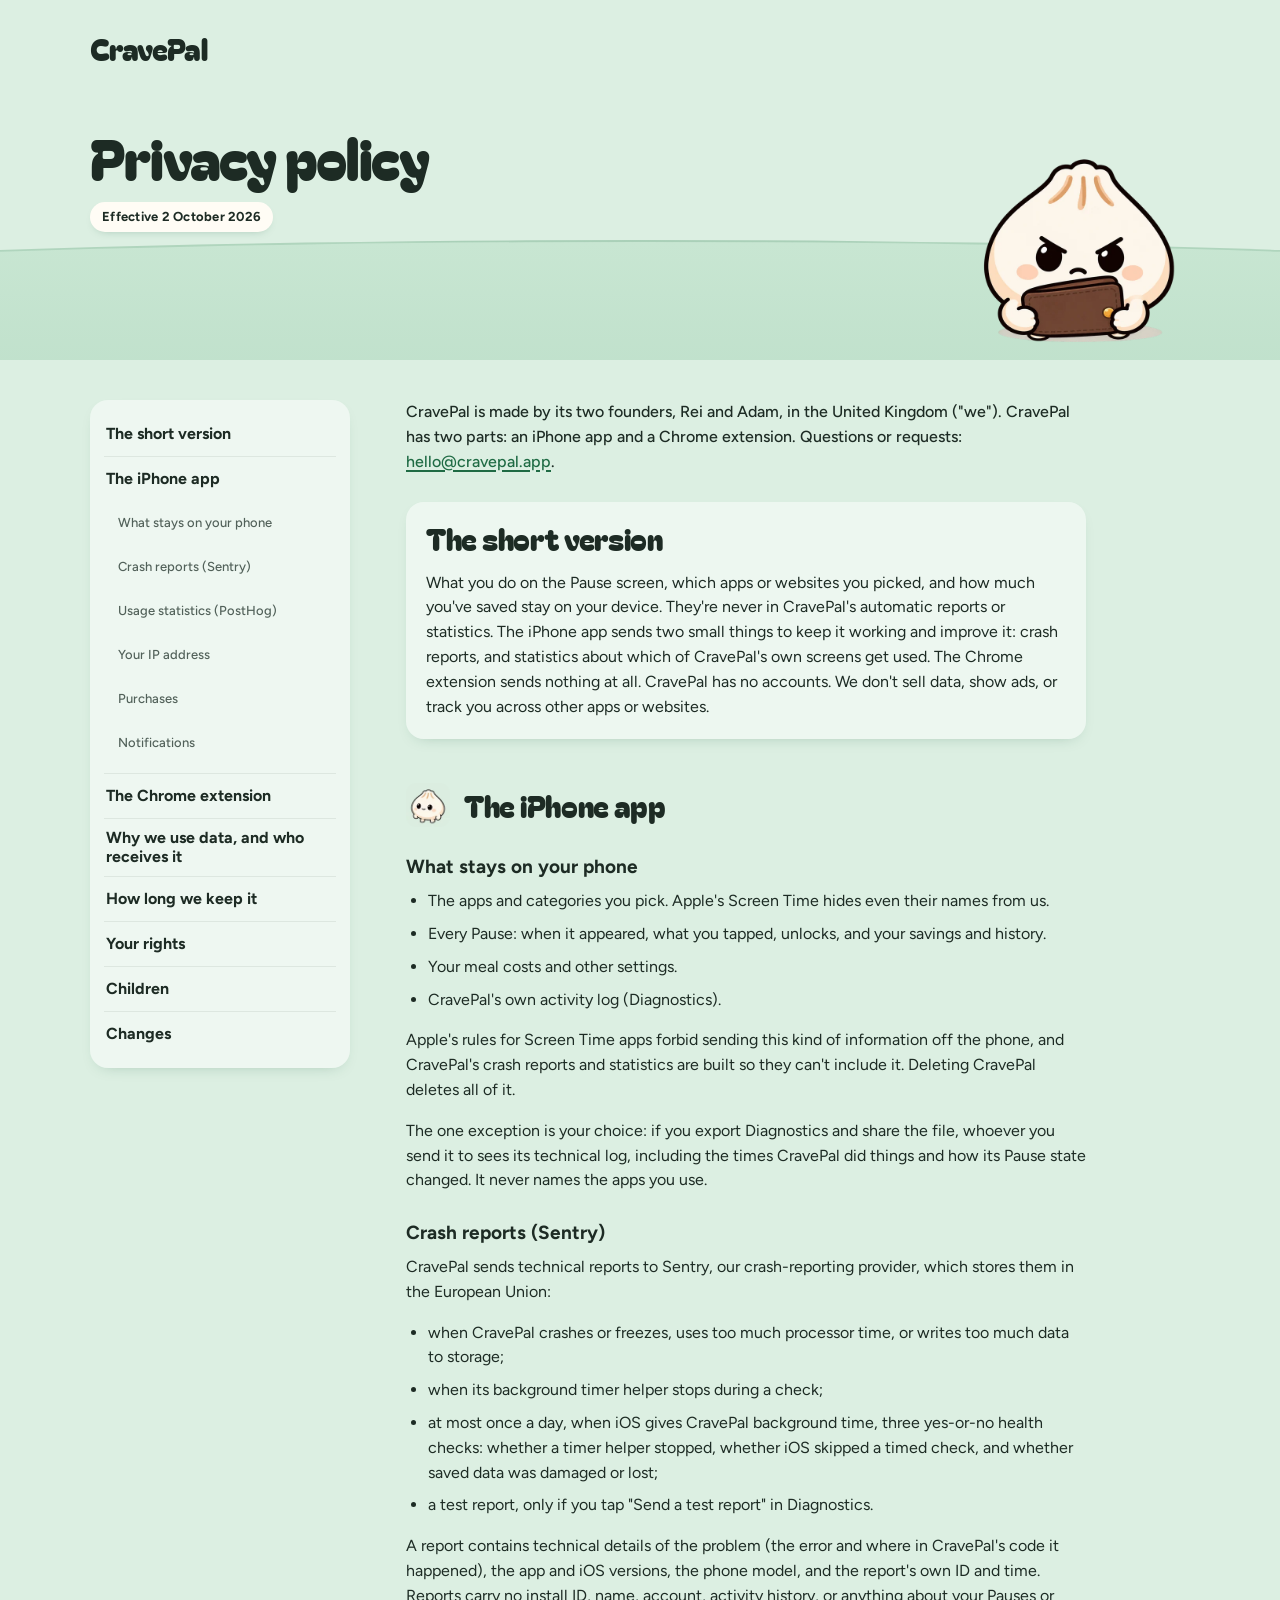
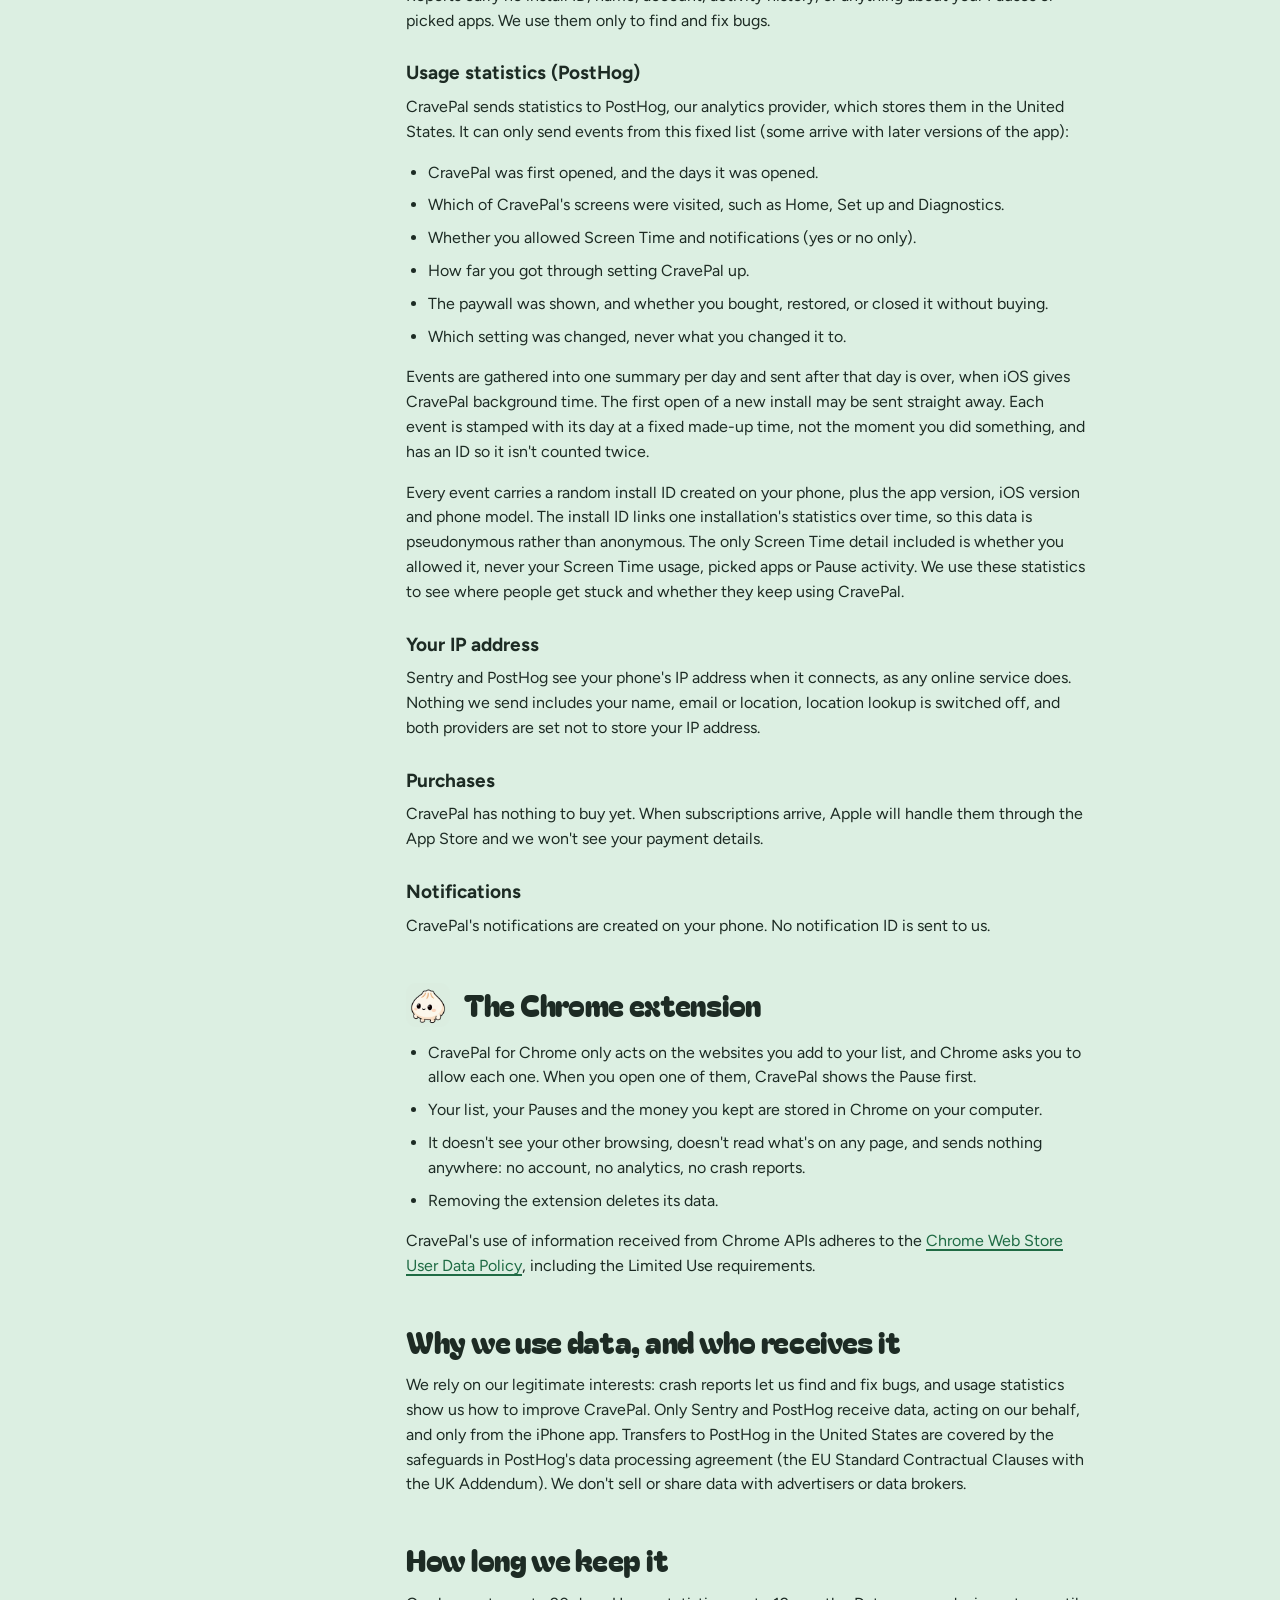
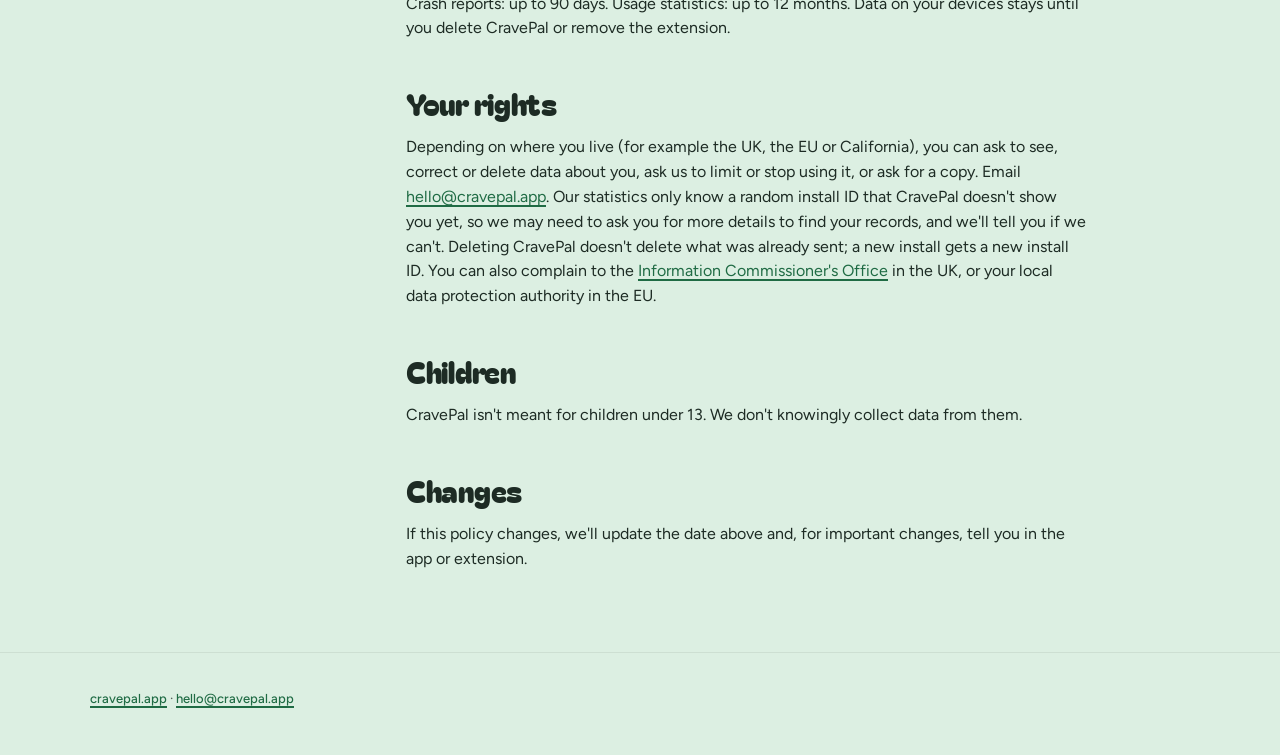
==== commit f2414fe3: "New CravePal website: the mint kitchen design with the full scroll story Adam's design standards wit" ====
--- a/privacy/index.html
+++ b/privacy/index.html
@@ -5,13 +5,14 @@
 <meta name="viewport" content="width=device-width, initial-scale=1">
 <title>Privacy policy, CravePal</title>
 <meta name="description" content="What CravePal keeps on your device, and the little it sends.">
-<meta name="theme-color" content="#F0533A">
+<meta name="theme-color" content="#DCEFE2">
 <link rel="icon" href="../assets/icon-32.png" sizes="32x32" type="image/png">
 <link rel="apple-touch-icon" href="../assets/apple-touch-icon.png">
 <link rel="preload" href="../assets/fonts/bagel-fat-one.woff2" as="font" type="font/woff2" crossorigin>
-<link rel="stylesheet" href="../assets/style.css">
+<link rel="preload" href="../assets/fonts/figtree.woff2" as="font" type="font/woff2" crossorigin>
+<link rel="stylesheet" href="../assets/privacy.css">
 <script>document.documentElement.classList.add('js')</script>
-<script src="../assets/pal.js" defer></script>
+<script src="../assets/privacy.js" defer></script>
 <meta property="og:type" content="website">
 <meta property="og:site_name" content="CravePal">
 <meta property="og:title" content="Privacy policy, CravePal">
@@ -20,7 +21,7 @@
 <meta property="og:image" content="https://cravepal.app/assets/og-image.jpg">
 <meta property="og:image:width" content="1200">
 <meta property="og:image:height" content="630">
-<meta property="og:image:alt" content="pal the dumpling clutching his wallet on a tomato red background, beside the words pal steps in before you order">
+<meta property="og:image:alt" content="pal the dumpling in his bamboo steamer on a mint green wall, beside the CravePal wordmark and the words we have food at home">
 <meta name="twitter:card" content="summary_large_image">
 </head>
 <body class="policy">
@@ -32,11 +33,8 @@
 <h1>Privacy policy</h1>
 <p class="date sticker">Effective 2 October 2026</p>
 <div class="policy-pal-wrap">
-<button class="pal pal--grumpy policy-pal" type="button" data-rig data-boop aria-label="Boop pal">
-<span class="pal__rig">
-<img decoding="async" class="pal__body" src="../assets/pal/pal-grumpy-body.webp" width="626" height="600" alt="">
-<span class="pal__face"><img decoding="async" src="../assets/pal/pal-grumpy-face.webp" width="626" height="600" alt=""><img decoding="async" class="pal__lids" src="../assets/pal/pal-grumpy-lids.webp" width="626" height="600" alt=""></span>
-</span>
+<button class="policy-pal" type="button" data-boop aria-label="Boop pal">
+<img decoding="async" src="../assets/pal/pal-grumpy.webp" width="560" height="512" alt="">
 </button>
 <p class="bubble bubble--policy" role="status" data-bubble hidden></p>
 </div>
--- a/assets/privacy.css
+++ b/assets/privacy.css
@@ -0,0 +1,87 @@
+/* cravepal.app/privacy, in the CravePal Design Standards: the mint wall, ink text, a borderless card for the short
+   version and the contents, Bagel Fat One for headings, Figtree for reading. The policy's words are untouched. */
+@font-face{font-family:"Bagel Fat One";src:url(fonts/bagel-fat-one.woff2) format("woff2");font-weight:400;font-display:swap}
+@font-face{font-family:Figtree;src:url(fonts/figtree.woff2) format("woff2");font-weight:400 700;font-display:swap}
+:root{
+  --wall:#DCEFE2;--floor-top:#C8E6D2;--floor:#BFE0CB;--horizon:rgba(31,107,68,.14);
+  --ink:#1D2B24;--muted:#52615A;--link:#1F6B44;--paper:#FFFCF5;--card:rgba(255,255,255,.5);
+  --card-shadow:0 6px 16px -10px rgba(23,87,58,.35);--divider:rgba(29,43,36,.08);--floating:0 4px 10px -6px rgba(23,87,58,.35);
+  --display:"Bagel Fat One",ui-rounded,system-ui,sans-serif;--text:Figtree,-apple-system,system-ui,sans-serif;
+  --gut:max(20px,calc((100vw - 1100px) / 2));color-scheme:light
+}
+*,*::before,*::after{box-sizing:border-box}
+html{scroll-behavior:smooth;-webkit-text-size-adjust:100%}
+body{margin:0;background:var(--wall);color:var(--ink);font:400 16px/1.55 var(--text);overflow-x:hidden}
+img{display:block;max-width:100%}
+a{color:var(--link);text-decoration-thickness:1.5px;text-underline-offset:3px}
+:focus-visible{outline:3px solid var(--link);outline-offset:3px;border-radius:6px}
+.sr-only{position:absolute!important;width:1px;height:1px;margin:-1px;overflow:hidden;clip:rect(0 0 0 0);white-space:nowrap;border:0}
+.wrap{padding:0 var(--gut)}
+
+/* reading progress: a thin green bar along the top */
+.readbar{position:fixed;z-index:20;top:0;left:0;right:0;height:4px;background:#3E9A67;transform:scaleX(0);transform-origin:0 50%}
+
+/* the head: the wordmark, the title, the date chip, and pal standing on the floor */
+.policy-head{position:relative;overflow:hidden;padding:26px 0 0;min-height:360px}
+.policy-head::after{content:"";position:absolute;z-index:0;left:-40%;right:-40%;bottom:0;height:120px;border-top:2px solid var(--horizon);border-radius:50% 50% 0 0 / 60px 60px 0 0;background:linear-gradient(var(--floor-top),var(--floor) 150px)}
+.policy-head .wrap{position:relative;z-index:1;min-height:334px}
+.wordmark.brand{display:flex;align-items:center;width:max-content;min-height:44px;color:var(--ink);font:400 30px/1.2 var(--display);letter-spacing:-.6px;text-decoration:none;white-space:nowrap;border-radius:4px}
+.policy-head h1{margin:56px 0 14px;font:400 56px/1.1 var(--display);letter-spacing:-1.1px}
+.date.sticker{display:inline-flex;align-items:center;min-height:30px;margin:0;padding:0 12px;border-radius:999px;background:var(--paper);box-shadow:var(--floating);font:700 13px/1.35 var(--text);letter-spacing:.26px}
+.policy-pal-wrap{position:absolute;right:var(--gut);bottom:14px;width:220px}
+.policy-pal{display:block;width:100%;padding:0;border:0;background:none;cursor:pointer;border-radius:24px}
+.policy-pal img{width:100%;height:auto}
+.bubble--policy{position:absolute;right:86%;bottom:72%;width:max-content;max-width:180px;margin:0;padding:9px 13px;border-radius:16px;background:var(--paper);font:400 15px/1.25 var(--display);filter:drop-shadow(0 5px 6px rgba(23,87,58,.22))}
+.bubble--policy::after{content:"";position:absolute;right:18px;bottom:-8px;border:8px solid transparent;border-bottom:0;border-top:9px solid var(--paper)}
+.bubble--policy[hidden]{display:none}
+
+/* the body: the contents as a card on the left, the policy on the right */
+.policy-body{display:grid;grid-template-columns:260px minmax(0,680px);gap:56px;align-items:start;padding-top:40px;padding-bottom:64px}
+.toc{position:sticky;top:24px;padding:12px 14px;background:var(--card);border-radius:18px;box-shadow:var(--card-shadow);font:500 13px/1.35 var(--text)}
+.toc ol{margin:0;padding:0;list-style:none}
+.toc>ol>li+li{border-top:1.5px solid var(--divider)}
+.toc a{display:flex;align-items:center;min-height:44px;padding:9px 2px;color:var(--ink);font:400 16px/1.21 var(--display);text-decoration:none}
+.toc ol ol{padding:0 0 8px 12px}
+.toc ol ol a{padding:5px 2px;font:500 13px/1.35 var(--text);color:var(--muted)}
+.toc a:hover{color:var(--link)}
+.prose{min-width:0}
+.prose p,.prose ul,.prose ol{margin:0 0 16px}
+.prose ul,.prose ol{padding-left:22px}
+.prose li{margin:0 0 8px}
+.prose h2{margin:44px 0 14px;font:400 30px/1.21 var(--display);letter-spacing:-.3px;scroll-margin-top:24px}
+.prose h3{margin:28px 0 10px;font:400 19px/1.25 var(--display);scroll-margin-top:24px}
+.prose .intro{font:500 16px/1.55 var(--text)}
+.short.sticker{margin:28px 0 8px;padding:18px 20px 4px;background:var(--card);border-radius:18px;box-shadow:var(--card-shadow)}
+.short.sticker h2{margin-top:0;font-size:30px}
+.prose h2.part{display:flex;align-items:center;gap:14px}
+.prose h2.part img{width:44px;height:44px;border-radius:11px}
+
+.policy-foot{padding:24px 0 34px;border-top:1.5px solid var(--divider);font:500 13px/1.35 var(--text);color:var(--muted)}
+.policy-foot a{display:inline-flex;align-items:center;min-height:44px}
+
+/* the pizza easter egg: a shower of pals, falling */
+.storm{position:fixed;inset:0;z-index:30;pointer-events:none;overflow:hidden}
+.storm img{position:absolute;top:-90px;width:70px;height:auto;animation:fall var(--d,2.4s) cubic-bezier(.45,0,.75,1) var(--delay,0s) forwards}
+@keyframes fall{to{transform:translateY(calc(100vh + 120px)) rotate(var(--turn,120deg))}}
+
+@media (max-width:860px){
+  :root{--gut:20px}
+  .policy-head{min-height:0;padding-bottom:0}
+  .policy-head .wrap{min-height:0;padding-bottom:260px}
+  .policy-head h1{margin-top:40px;font-size:30px;letter-spacing:-.3px;line-height:1.21}
+  .policy-pal-wrap{width:170px;right:50%;margin-right:-85px;bottom:10px}
+  .policy-head::after{height:110px}
+  .bubble--policy{left:50%;right:auto;bottom:calc(100% + 8px);transform:translateX(-50%);max-width:min(264px,80vw)}
+  .bubble--policy::after{right:calc(50% - 8px)}
+  .policy-body{grid-template-columns:1fr;gap:28px;padding-top:28px}
+  .toc{position:static}
+  .prose h2{font-size:30px}
+}
+@media (prefers-reduced-motion:reduce){
+  html{scroll-behavior:auto}
+  .storm{display:none}
+}
+.toc a,.bubble--policy{font-family:var(--text);font-weight:700}
+.prose h3{font-family:var(--text);font-weight:700}
+.prose h2.part img{flex:none}
+.prose h2{overflow-wrap:break-word}
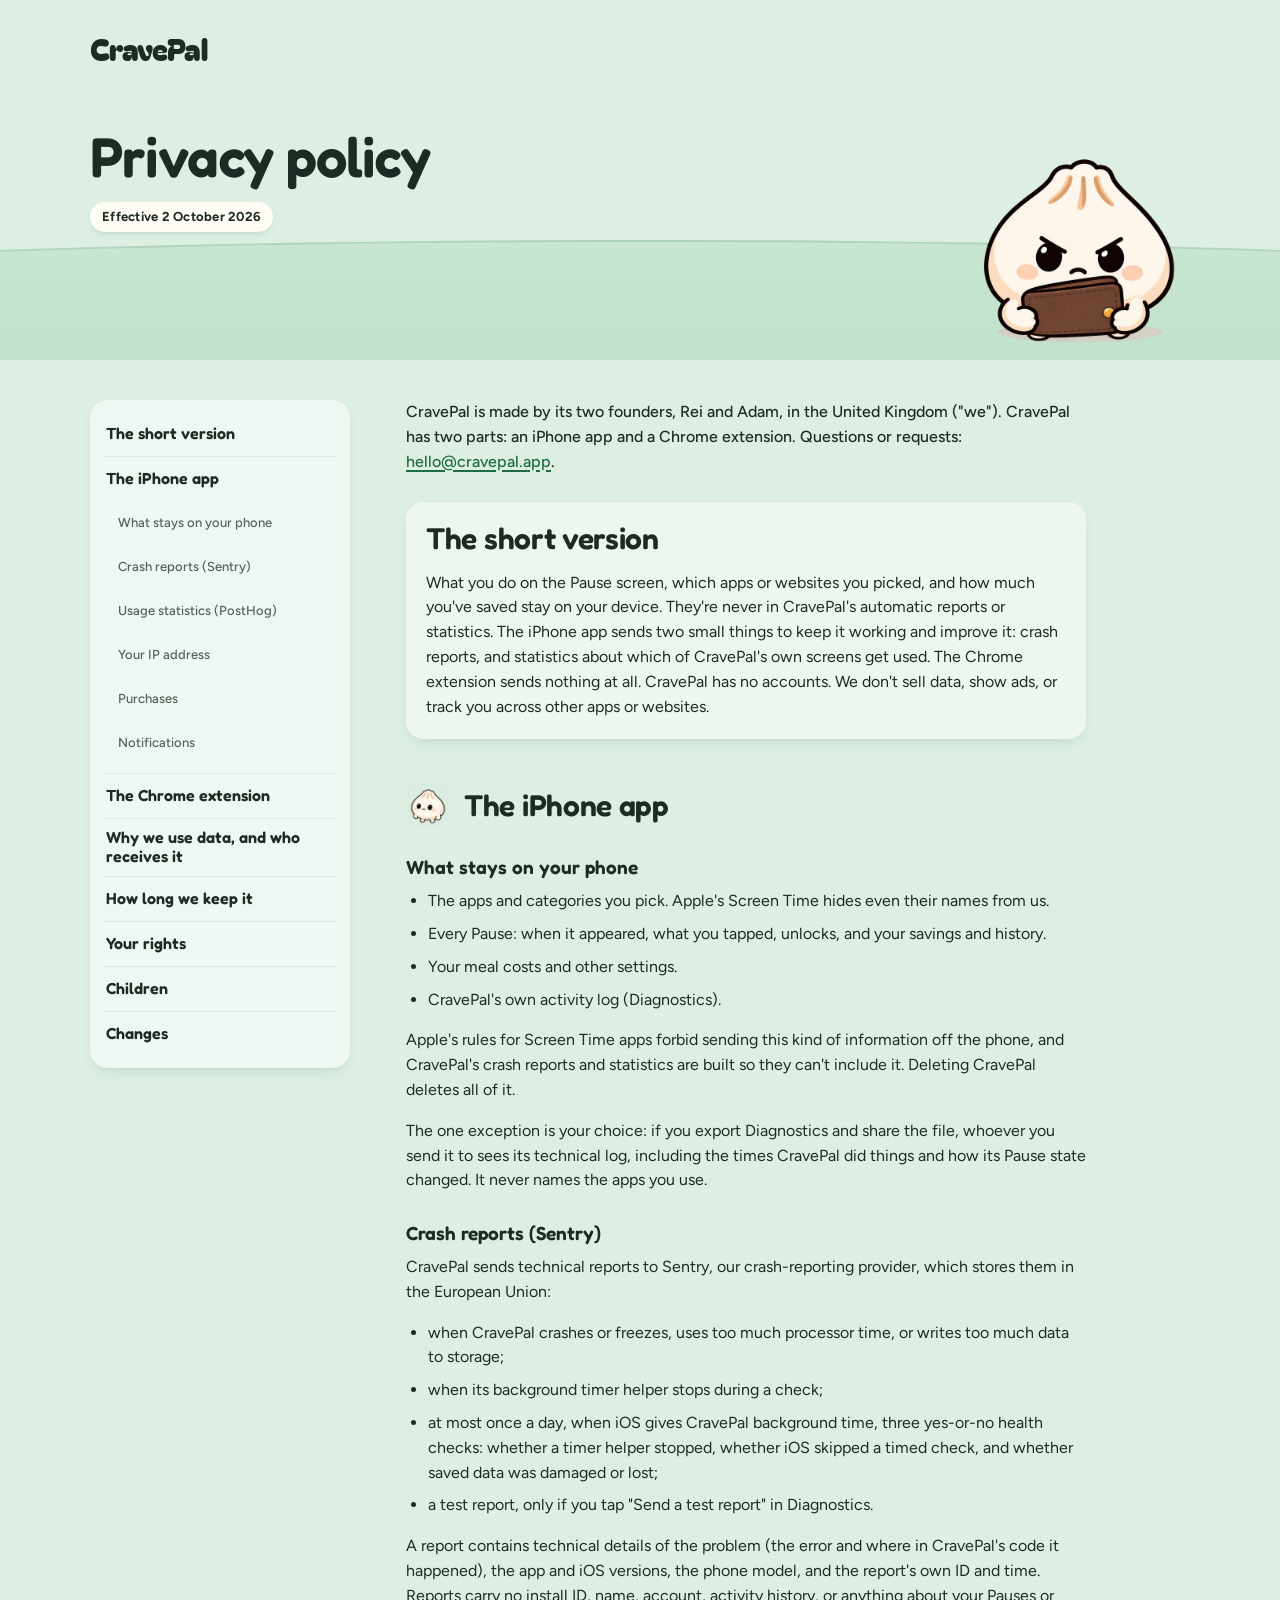
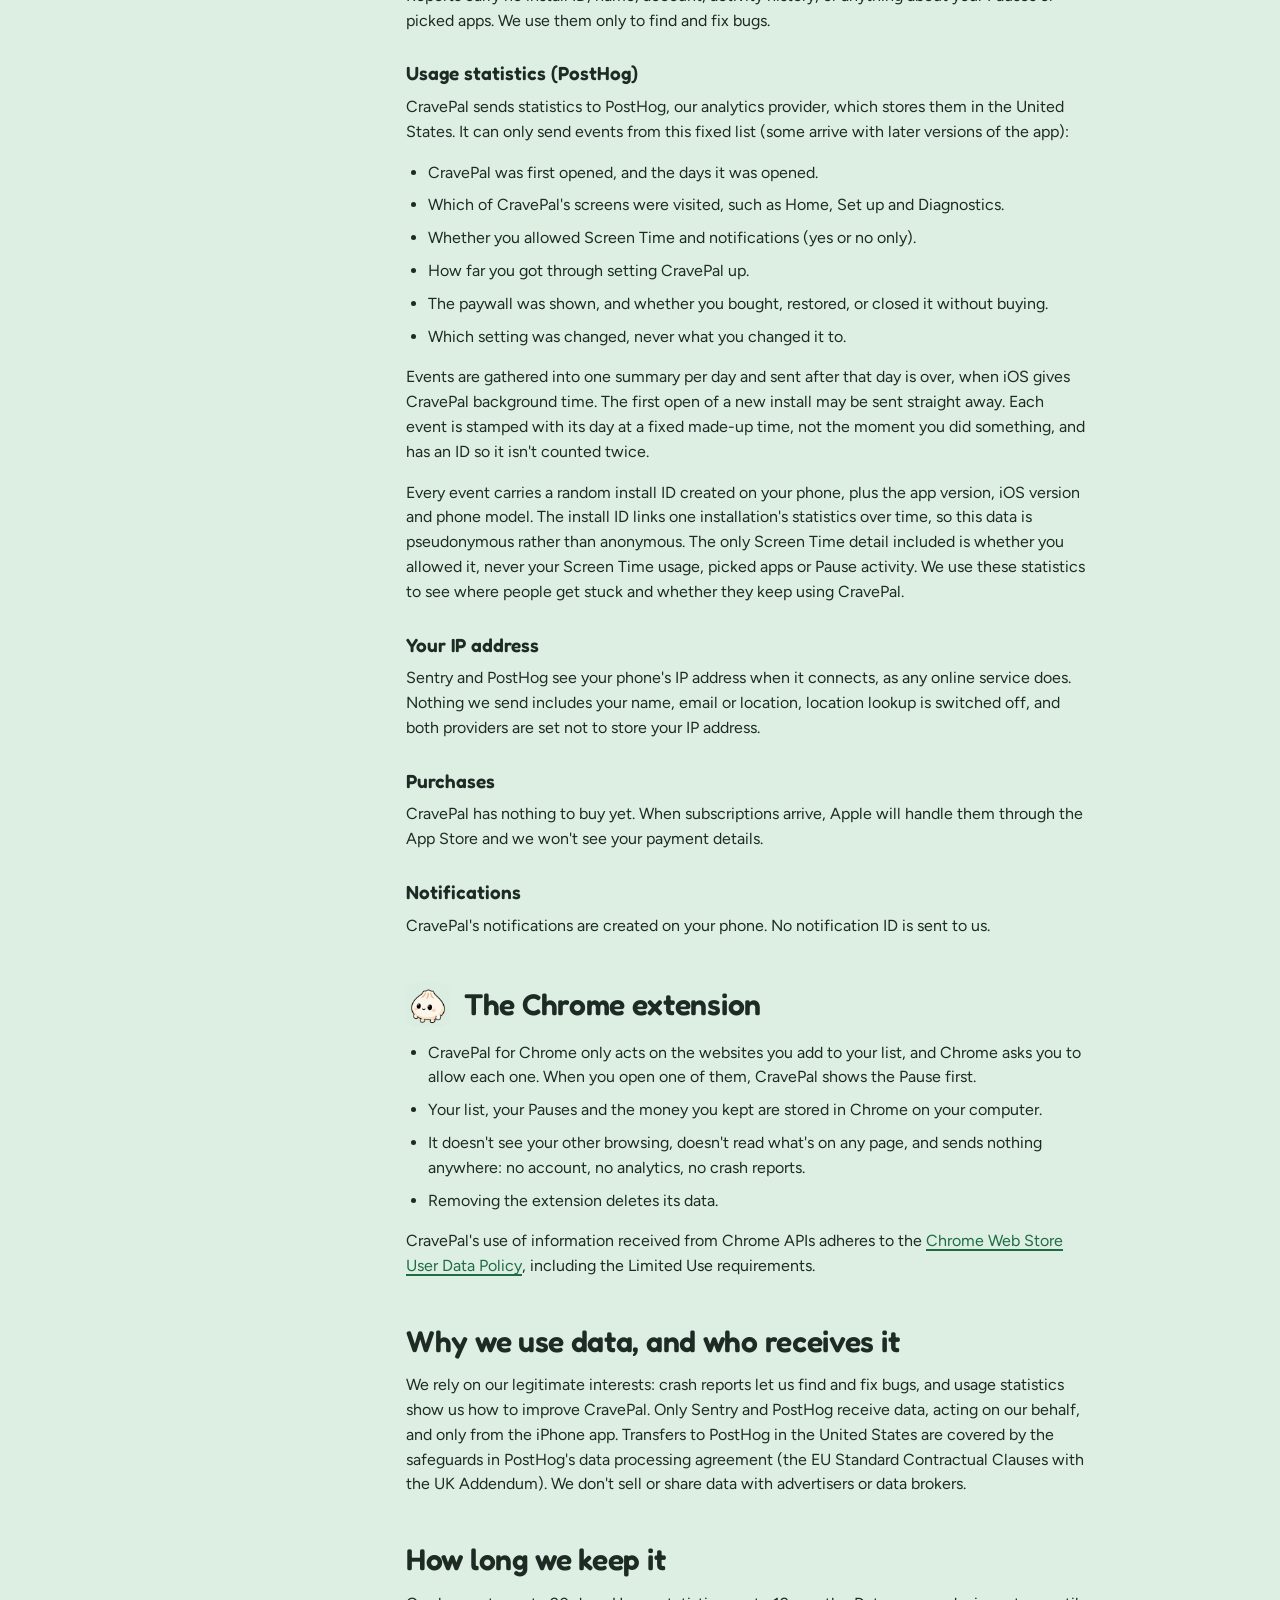
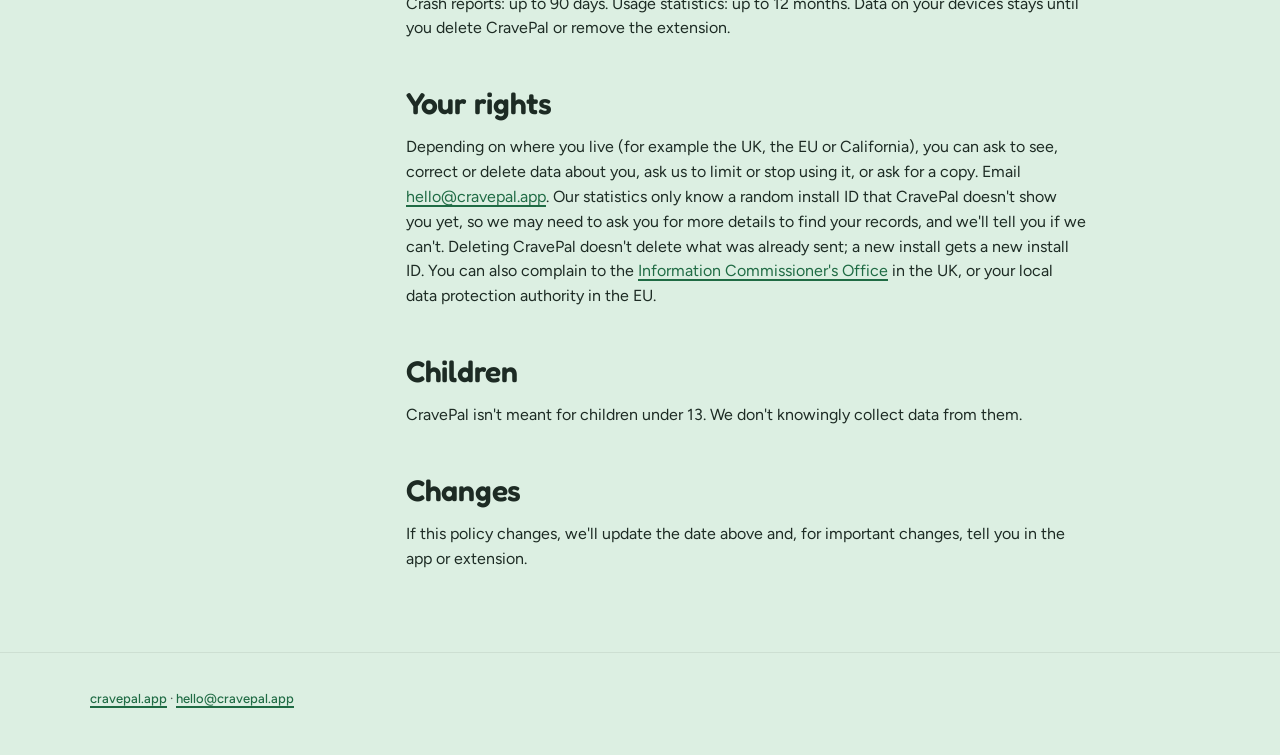
==== commit 083ef618: "Website in the app's fonts, one step per scroll, slower story, and a "How CravePal works" section - " ====
--- a/privacy/index.html
+++ b/privacy/index.html
@@ -8,6 +8,7 @@
 <meta name="theme-color" content="#DCEFE2">
 <link rel="icon" href="../assets/icon-32.png" sizes="32x32" type="image/png">
 <link rel="apple-touch-icon" href="../assets/apple-touch-icon.png">
+<link rel="preload" href="../assets/fonts/fredoka.woff2" as="font" type="font/woff2" crossorigin>
 <link rel="preload" href="../assets/fonts/bagel-fat-one.woff2" as="font" type="font/woff2" crossorigin>
 <link rel="preload" href="../assets/fonts/figtree.woff2" as="font" type="font/woff2" crossorigin>
 <link rel="stylesheet" href="../assets/privacy.css">
--- a/assets/privacy.css
+++ b/assets/privacy.css
@@ -1,12 +1,15 @@
 /* cravepal.app/privacy, in the CravePal Design Standards: the mint wall, ink text, a borderless card for the short
-   version and the contents, Bagel Fat One for headings, Figtree for reading. The policy's words are untouched. */
+   version and the contents, the app's fonts: Fredoka for headings and pal's speech, Figtree for reading.
+   The CravePal wordmark keeps Bagel Fat One, as the logo does. The policy's words are untouched. */
 @font-face{font-family:"Bagel Fat One";src:url(fonts/bagel-fat-one.woff2) format("woff2");font-weight:400;font-display:swap}
+@font-face{font-family:Fredoka;src:url(fonts/fredoka.woff2) format("woff2");font-weight:300 700;font-display:swap}
 @font-face{font-family:Figtree;src:url(fonts/figtree.woff2) format("woff2");font-weight:400 700;font-display:swap}
 :root{
   --wall:#DCEFE2;--floor-top:#C8E6D2;--floor:#BFE0CB;--horizon:rgba(31,107,68,.14);
   --ink:#1D2B24;--muted:#52615A;--link:#1F6B44;--paper:#FFFCF5;--card:rgba(255,255,255,.5);
   --card-shadow:0 6px 16px -10px rgba(23,87,58,.35);--divider:rgba(29,43,36,.08);--floating:0 4px 10px -6px rgba(23,87,58,.35);
-  --display:"Bagel Fat One",ui-rounded,system-ui,sans-serif;--text:Figtree,-apple-system,system-ui,sans-serif;
+  --display:Fredoka,ui-rounded,system-ui,sans-serif;--text:Figtree,-apple-system,system-ui,sans-serif;
+  --brand:"Bagel Fat One",ui-rounded,system-ui,sans-serif;
   --gut:max(20px,calc((100vw - 1100px) / 2));color-scheme:light
 }
 *,*::before,*::after{box-sizing:border-box}
@@ -25,13 +28,13 @@
 .policy-head{position:relative;overflow:hidden;padding:26px 0 0;min-height:360px}
 .policy-head::after{content:"";position:absolute;z-index:0;left:-40%;right:-40%;bottom:0;height:120px;border-top:2px solid var(--horizon);border-radius:50% 50% 0 0 / 60px 60px 0 0;background:linear-gradient(var(--floor-top),var(--floor) 150px)}
 .policy-head .wrap{position:relative;z-index:1;min-height:334px}
-.wordmark.brand{display:flex;align-items:center;width:max-content;min-height:44px;color:var(--ink);font:400 30px/1.2 var(--display);letter-spacing:-.6px;text-decoration:none;white-space:nowrap;border-radius:4px}
-.policy-head h1{margin:56px 0 14px;font:400 56px/1.1 var(--display);letter-spacing:-1.1px}
+.wordmark.brand{display:flex;align-items:center;width:max-content;min-height:44px;color:var(--ink);font:400 30px/1.2 var(--brand);letter-spacing:-.6px;text-decoration:none;white-space:nowrap;border-radius:4px}
+.policy-head h1{margin:56px 0 14px;font:600 56px/1.1 var(--display);letter-spacing:-1.1px}
 .date.sticker{display:inline-flex;align-items:center;min-height:30px;margin:0;padding:0 12px;border-radius:999px;background:var(--paper);box-shadow:var(--floating);font:700 13px/1.35 var(--text);letter-spacing:.26px}
 .policy-pal-wrap{position:absolute;right:var(--gut);bottom:14px;width:220px}
 .policy-pal{display:block;width:100%;padding:0;border:0;background:none;cursor:pointer;border-radius:24px}
 .policy-pal img{width:100%;height:auto}
-.bubble--policy{position:absolute;right:86%;bottom:72%;width:max-content;max-width:180px;margin:0;padding:9px 13px;border-radius:16px;background:var(--paper);font:400 15px/1.25 var(--display);filter:drop-shadow(0 5px 6px rgba(23,87,58,.22))}
+.bubble--policy{position:absolute;right:86%;bottom:72%;width:max-content;max-width:180px;margin:0;padding:9px 13px;border-radius:16px;background:var(--paper);font:500 15px/1.25 var(--display);filter:drop-shadow(0 5px 6px rgba(23,87,58,.22))}
 .bubble--policy::after{content:"";position:absolute;right:18px;bottom:-8px;border:8px solid transparent;border-bottom:0;border-top:9px solid var(--paper)}
 .bubble--policy[hidden]{display:none}
 
@@ -40,7 +43,7 @@
 .toc{position:sticky;top:24px;padding:12px 14px;background:var(--card);border-radius:18px;box-shadow:var(--card-shadow);font:500 13px/1.35 var(--text)}
 .toc ol{margin:0;padding:0;list-style:none}
 .toc>ol>li+li{border-top:1.5px solid var(--divider)}
-.toc a{display:flex;align-items:center;min-height:44px;padding:9px 2px;color:var(--ink);font:400 16px/1.21 var(--display);text-decoration:none}
+.toc a{display:flex;align-items:center;min-height:44px;padding:9px 2px;color:var(--ink);font:600 16px/1.21 var(--display);text-decoration:none}
 .toc ol ol{padding:0 0 8px 12px}
 .toc ol ol a{padding:5px 2px;font:500 13px/1.35 var(--text);color:var(--muted)}
 .toc a:hover{color:var(--link)}
@@ -48,8 +51,8 @@
 .prose p,.prose ul,.prose ol{margin:0 0 16px}
 .prose ul,.prose ol{padding-left:22px}
 .prose li{margin:0 0 8px}
-.prose h2{margin:44px 0 14px;font:400 30px/1.21 var(--display);letter-spacing:-.3px;scroll-margin-top:24px}
-.prose h3{margin:28px 0 10px;font:400 19px/1.25 var(--display);scroll-margin-top:24px}
+.prose h2{margin:44px 0 14px;font:600 30px/1.21 var(--display);letter-spacing:-.3px;scroll-margin-top:24px}
+.prose h3{margin:28px 0 10px;font:600 19px/1.25 var(--display);scroll-margin-top:24px}
 .prose .intro{font:500 16px/1.55 var(--text)}
 .short.sticker{margin:28px 0 8px;padding:18px 20px 4px;background:var(--card);border-radius:18px;box-shadow:var(--card-shadow)}
 .short.sticker h2{margin-top:0;font-size:30px}
@@ -81,7 +84,5 @@
   html{scroll-behavior:auto}
   .storm{display:none}
 }
-.toc a,.bubble--policy{font-family:var(--text);font-weight:700}
-.prose h3{font-family:var(--text);font-weight:700}
 .prose h2.part img{flex:none}
 .prose h2{overflow-wrap:break-word}
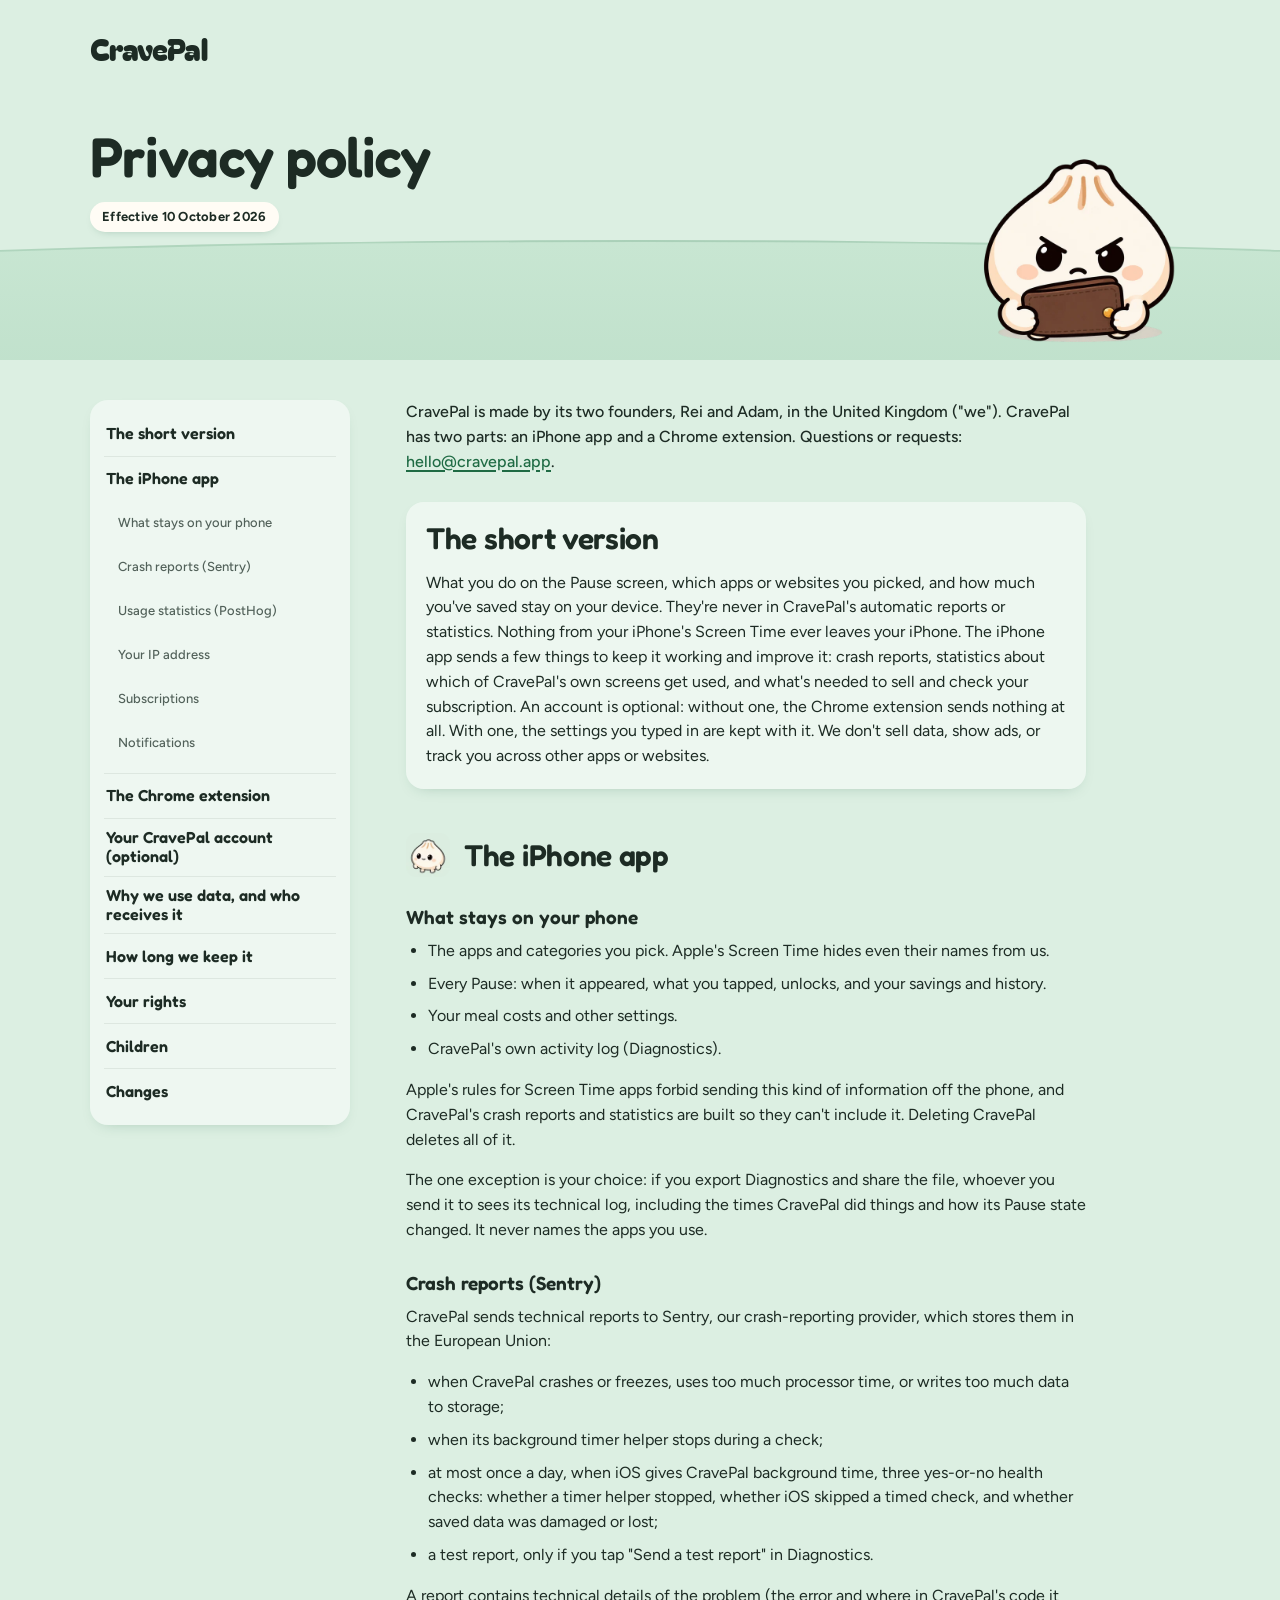
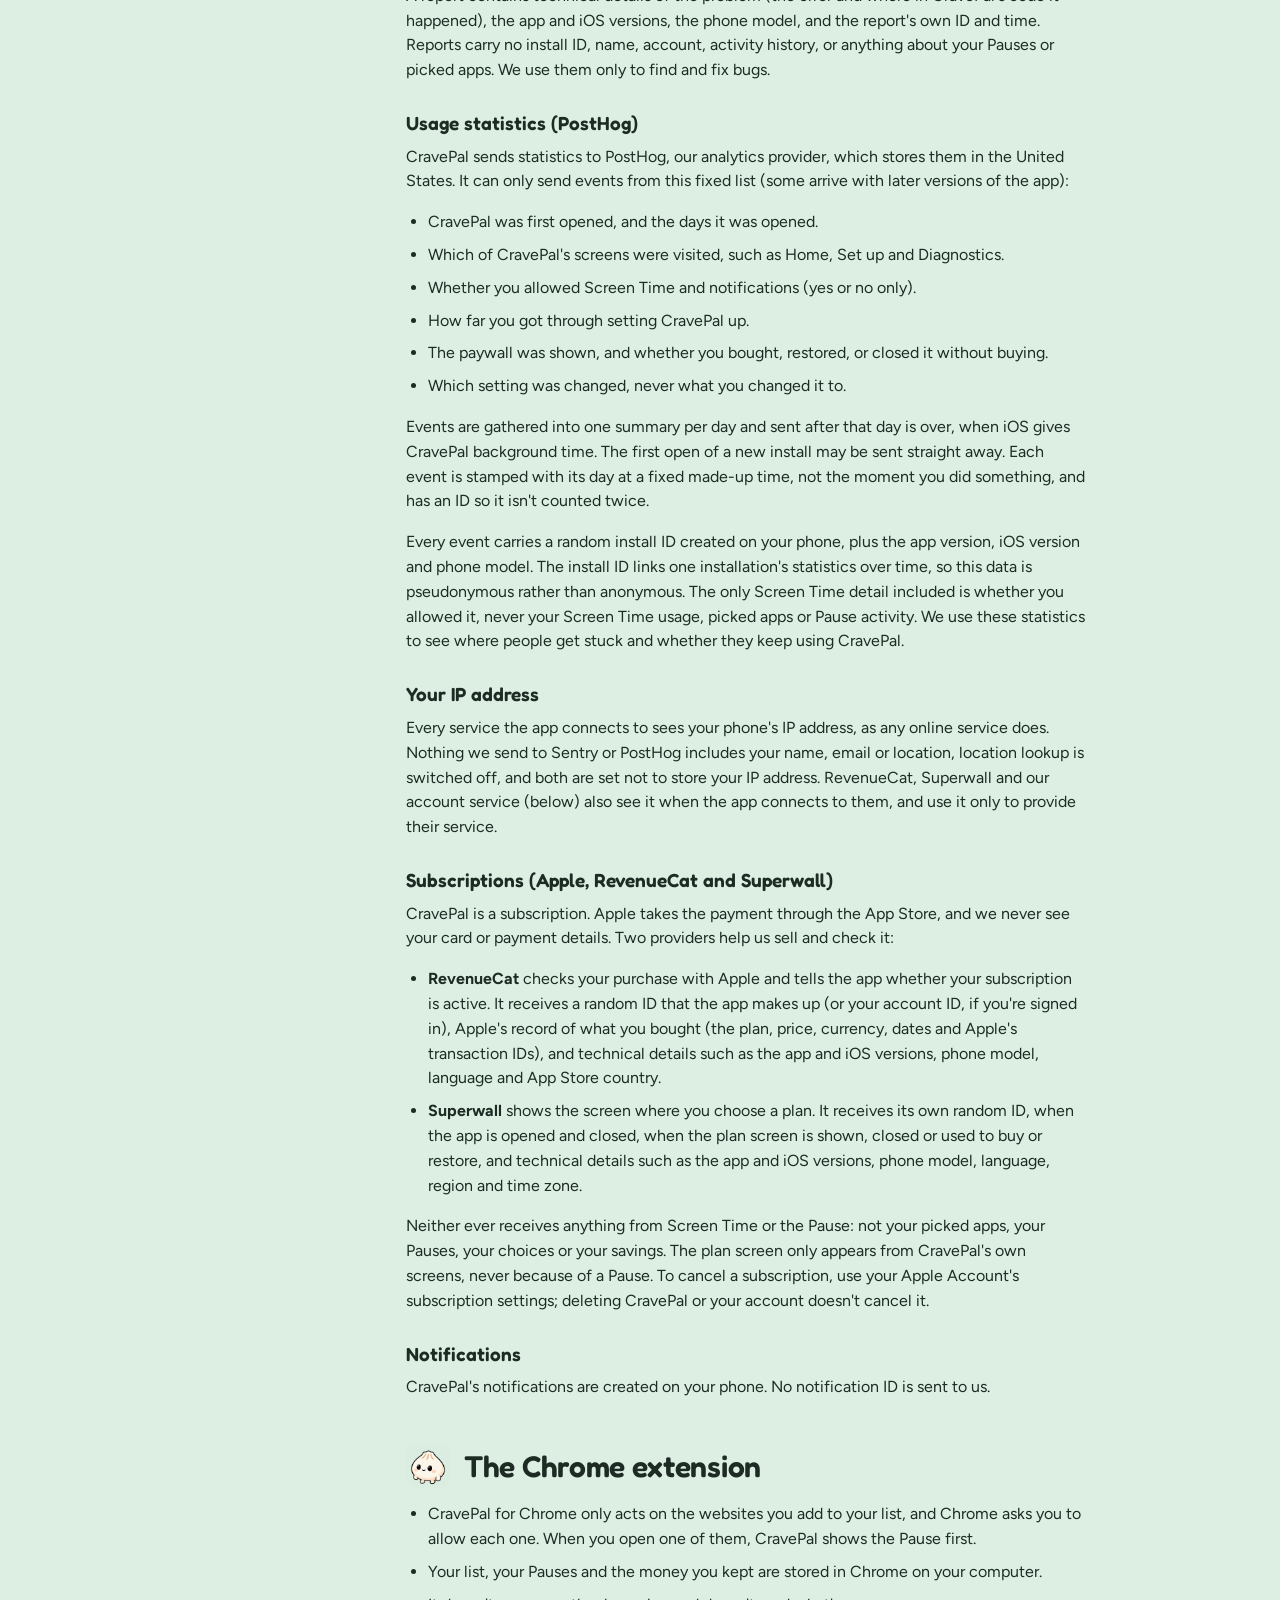
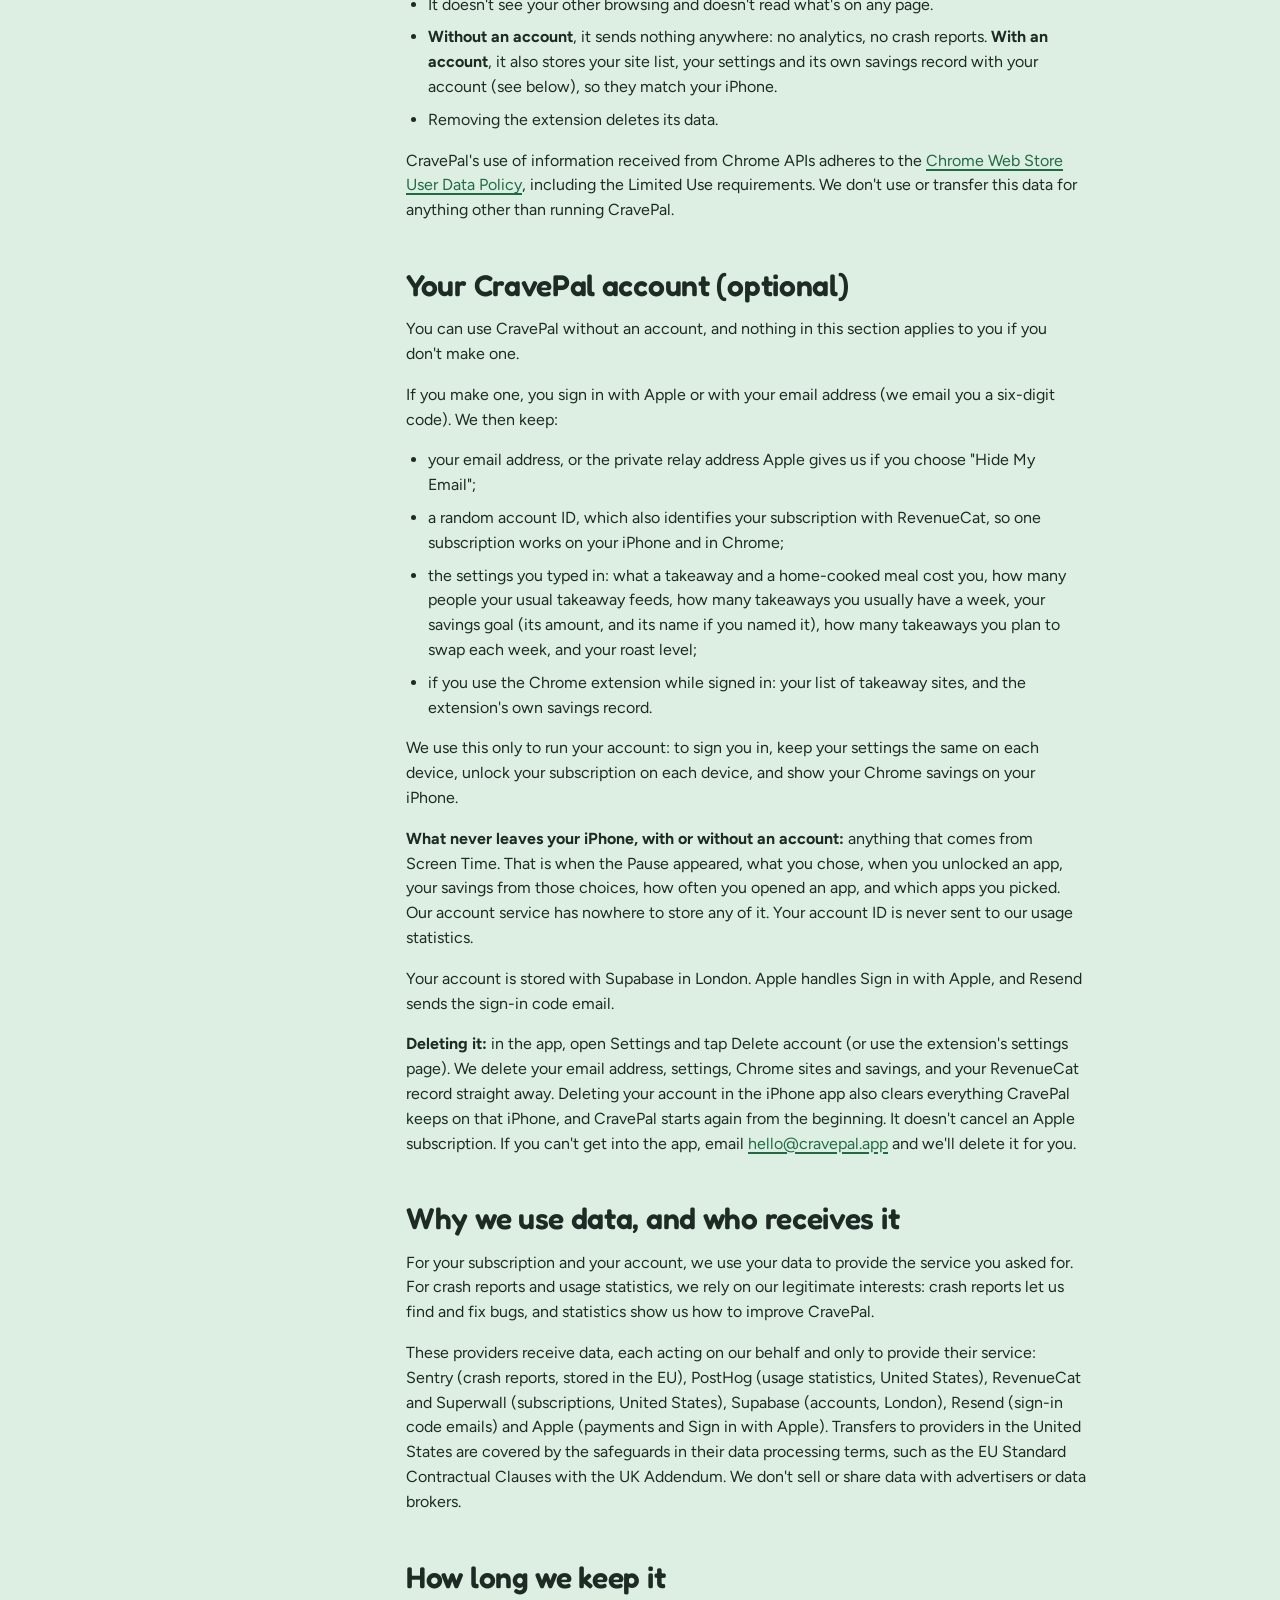
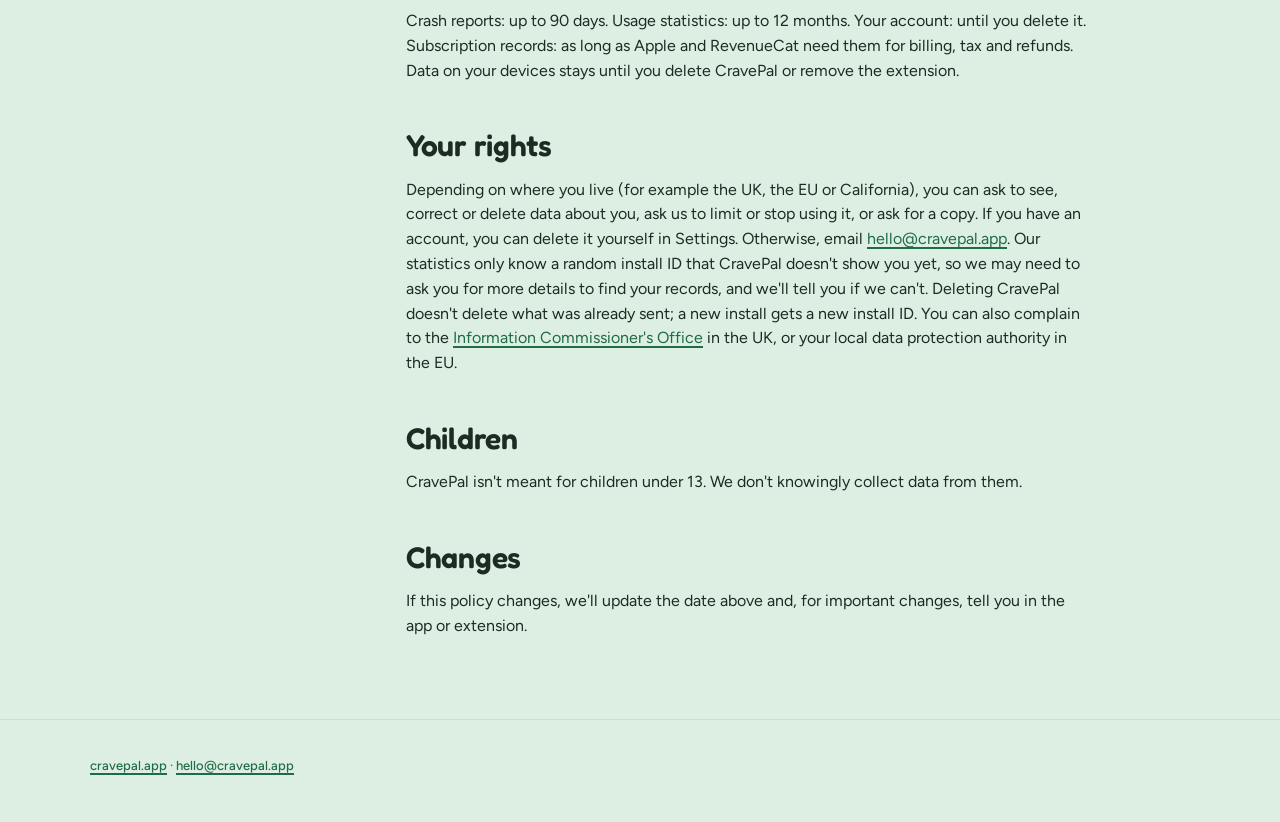
==== commit 335f0fad: "Privacy policy: optional accounts, subscriptions, and who receives what Adds the optional CravePal a" ====
--- a/privacy/index.html
+++ b/privacy/index.html
@@ -32,7 +32,7 @@
 <div class="wrap">
 <a class="wordmark brand" href="../">CravePal</a>
 <h1>Privacy policy</h1>
-<p class="date sticker">Effective 2 October 2026</p>
+<p class="date sticker">Effective 10 October 2026</p>
 <div class="policy-pal-wrap">
 <button class="policy-pal" type="button" data-boop aria-label="Boop pal">
 <img decoding="async" src="../assets/pal/pal-grumpy.webp" width="560" height="512" alt="">
@@ -52,11 +52,12 @@
       <li><a href="#crash-reports">Crash reports (Sentry)</a></li>
       <li><a href="#usage-statistics">Usage statistics (PostHog)</a></li>
       <li><a href="#ip-address">Your IP address</a></li>
-      <li><a href="#purchases">Purchases</a></li>
+      <li><a href="#purchases">Subscriptions</a></li>
       <li><a href="#notifications">Notifications</a></li>
     </ol>
   </li>
   <li><a href="#chrome">The Chrome extension</a></li>
+  <li><a href="#account">Your CravePal account (optional)</a></li>
   <li><a href="#why">Why we use data, and who receives it</a></li>
   <li><a href="#how-long">How long we keep it</a></li>
   <li><a href="#rights">Your rights</a></li>
@@ -71,7 +72,7 @@
 
 <div class="short sticker" id="short-version">
 <h2>The short version</h2>
-<p>What you do on the Pause screen, which apps or websites you picked, and how much you've saved stay on your device. They're never in CravePal's automatic reports or statistics. The iPhone app sends two small things to keep it working and improve it: crash reports, and statistics about which of CravePal's own screens get used. The Chrome extension sends nothing at all. CravePal has no accounts. We don't sell data, show ads, or track you across other apps or websites.</p>
+<p>What you do on the Pause screen, which apps or websites you picked, and how much you've saved stay on your device. They're never in CravePal's automatic reports or statistics. Nothing from your iPhone's Screen Time ever leaves your iPhone. The iPhone app sends a few things to keep it working and improve it: crash reports, statistics about which of CravePal's own screens get used, and what's needed to sell and check your subscription. An account is optional: without one, the Chrome extension sends nothing at all. With one, the settings you typed in are kept with it. We don't sell data, show ads, or track you across other apps or websites.</p>
 </div>
 
 <h2 class="part" id="iphone"><img decoding="async" src="../assets/app-icon.webp" width="52" height="52" alt="">The iPhone app</h2>
@@ -110,10 +111,15 @@
 <p>Every event carries a random install ID created on your phone, plus the app version, iOS version and phone model. The install ID links one installation's statistics over time, so this data is pseudonymous rather than anonymous. The only Screen Time detail included is whether you allowed it, never your Screen Time usage, picked apps or Pause activity. We use these statistics to see where people get stuck and whether they keep using CravePal.</p>
 
 <h3 id="ip-address">Your IP address</h3>
-<p>Sentry and PostHog see your phone's IP address when it connects, as any online service does. Nothing we send includes your name, email or location, location lookup is switched off, and both providers are set not to store your IP address.</p>
+<p>Every service the app connects to sees your phone's IP address, as any online service does. Nothing we send to Sentry or PostHog includes your name, email or location, location lookup is switched off, and both are set not to store your IP address. RevenueCat, Superwall and our account service (below) also see it when the app connects to them, and use it only to provide their service.</p>
 
-<h3 id="purchases">Purchases</h3>
-<p>CravePal has nothing to buy yet. When subscriptions arrive, Apple will handle them through the App Store and we won't see your payment details.</p>
+<h3 id="purchases">Subscriptions (Apple, RevenueCat and Superwall)</h3>
+<p>CravePal is a subscription. Apple takes the payment through the App Store, and we never see your card or payment details. Two providers help us sell and check it:</p>
+<ul>
+  <li><strong>RevenueCat</strong> checks your purchase with Apple and tells the app whether your subscription is active. It receives a random ID that the app makes up (or your account ID, if you're signed in), Apple's record of what you bought (the plan, price, currency, dates and Apple's transaction IDs), and technical details such as the app and iOS versions, phone model, language and App Store country.</li>
+  <li><strong>Superwall</strong> shows the screen where you choose a plan. It receives its own random ID, when the app is opened and closed, when the plan screen is shown, closed or used to buy or restore, and technical details such as the app and iOS versions, phone model, language, region and time zone.</li>
+</ul>
+<p>Neither ever receives anything from Screen Time or the Pause: not your picked apps, your Pauses, your choices or your savings. The plan screen only appears from CravePal's own screens, never because of a Pause. To cancel a subscription, use your Apple Account's subscription settings; deleting CravePal or your account doesn't cancel it.</p>
 
 <h3 id="notifications">Notifications</h3>
 <p>CravePal's notifications are created on your phone. No notification ID is sent to us.</p>
@@ -122,19 +128,35 @@
 <ul>
   <li>CravePal for Chrome only acts on the websites you add to your list, and Chrome asks you to allow each one. When you open one of them, CravePal shows the Pause first.</li>
   <li>Your list, your Pauses and the money you kept are stored in Chrome on your computer.</li>
-  <li>It doesn't see your other browsing, doesn't read what's on any page, and sends nothing anywhere: no account, no analytics, no crash reports.</li>
+  <li>It doesn't see your other browsing and doesn't read what's on any page.</li>
+  <li><strong>Without an account</strong>, it sends nothing anywhere: no analytics, no crash reports. <strong>With an account</strong>, it also stores your site list, your settings and its own savings record with your account (see below), so they match your iPhone.</li>
   <li>Removing the extension deletes its data.</li>
 </ul>
-<p>CravePal's use of information received from Chrome APIs adheres to the <a href="https://developer.chrome.com/docs/webstore/program-policies/user-data-faq">Chrome Web Store User Data Policy</a>, including the Limited Use requirements.</p>
+<p>CravePal's use of information received from Chrome APIs adheres to the <a href="https://developer.chrome.com/docs/webstore/program-policies/user-data-faq">Chrome Web Store User Data Policy</a>, including the Limited Use requirements. We don't use or transfer this data for anything other than running CravePal.</p>
+
+<h2 id="account">Your CravePal account (optional)</h2>
+<p>You can use CravePal without an account, and nothing in this section applies to you if you don't make one.</p>
+<p>If you make one, you sign in with Apple or with your email address (we email you a six-digit code). We then keep:</p>
+<ul>
+  <li>your email address, or the private relay address Apple gives us if you choose "Hide My Email";</li>
+  <li>a random account ID, which also identifies your subscription with RevenueCat, so one subscription works on your iPhone and in Chrome;</li>
+  <li>the settings you typed in: what a takeaway and a home-cooked meal cost you, how many people your usual takeaway feeds, how many takeaways you usually have a week, your savings goal (its amount, and its name if you named it), how many takeaways you plan to swap each week, and your roast level;</li>
+  <li>if you use the Chrome extension while signed in: your list of takeaway sites, and the extension's own savings record.</li>
+</ul>
+<p>We use this only to run your account: to sign you in, keep your settings the same on each device, unlock your subscription on each device, and show your Chrome savings on your iPhone.</p>
+<p><strong>What never leaves your iPhone, with or without an account:</strong> anything that comes from Screen Time. That is when the Pause appeared, what you chose, when you unlocked an app, your savings from those choices, how often you opened an app, and which apps you picked. Our account service has nowhere to store any of it. Your account ID is never sent to our usage statistics.</p>
+<p>Your account is stored with Supabase in London. Apple handles Sign in with Apple, and Resend sends the sign-in code email.</p>
+<p><strong>Deleting it:</strong> in the app, open Settings and tap Delete account (or use the extension's settings page). We delete your email address, settings, Chrome sites and savings, and your RevenueCat record straight away. Deleting your account in the iPhone app also clears everything CravePal keeps on that iPhone, and CravePal starts again from the beginning. It doesn't cancel an Apple subscription. If you can't get into the app, email <a href="mailto:hello@cravepal.app">hello@cravepal.app</a> and we'll delete it for you.</p>
 
 <h2 id="why">Why we use data, and who receives it</h2>
-<p>We rely on our legitimate interests: crash reports let us find and fix bugs, and usage statistics show us how to improve CravePal. Only Sentry and PostHog receive data, acting on our behalf, and only from the iPhone app. Transfers to PostHog in the United States are covered by the safeguards in PostHog's data processing agreement (the EU Standard Contractual Clauses with the UK Addendum). We don't sell or share data with advertisers or data brokers.</p>
+<p>For your subscription and your account, we use your data to provide the service you asked for. For crash reports and usage statistics, we rely on our legitimate interests: crash reports let us find and fix bugs, and statistics show us how to improve CravePal.</p>
+<p>These providers receive data, each acting on our behalf and only to provide their service: Sentry (crash reports, stored in the EU), PostHog (usage statistics, United States), RevenueCat and Superwall (subscriptions, United States), Supabase (accounts, London), Resend (sign-in code emails) and Apple (payments and Sign in with Apple). Transfers to providers in the United States are covered by the safeguards in their data processing terms, such as the EU Standard Contractual Clauses with the UK Addendum. We don't sell or share data with advertisers or data brokers.</p>
 
 <h2 id="how-long">How long we keep it</h2>
-<p>Crash reports: up to 90 days. Usage statistics: up to 12 months. Data on your devices stays until you delete CravePal or remove the extension.</p>
+<p>Crash reports: up to 90 days. Usage statistics: up to 12 months. Your account: until you delete it. Subscription records: as long as Apple and RevenueCat need them for billing, tax and refunds. Data on your devices stays until you delete CravePal or remove the extension.</p>
 
 <h2 id="rights">Your rights</h2>
-<p>Depending on where you live (for example the UK, the EU or California), you can ask to see, correct or delete data about you, ask us to limit or stop using it, or ask for a copy. Email <a href="mailto:hello@cravepal.app">hello@cravepal.app</a>. Our statistics only know a random install ID that CravePal doesn't show you yet, so we may need to ask you for more details to find your records, and we'll tell you if we can't. Deleting CravePal doesn't delete what was already sent; a new install gets a new install ID. You can also complain to the <a href="https://ico.org.uk/make-a-complaint/">Information Commissioner's Office</a> in the UK, or your local data protection authority in the EU.</p>
+<p>Depending on where you live (for example the UK, the EU or California), you can ask to see, correct or delete data about you, ask us to limit or stop using it, or ask for a copy. If you have an account, you can delete it yourself in Settings. Otherwise, email <a href="mailto:hello@cravepal.app">hello@cravepal.app</a>. Our statistics only know a random install ID that CravePal doesn't show you yet, so we may need to ask you for more details to find your records, and we'll tell you if we can't. Deleting CravePal doesn't delete what was already sent; a new install gets a new install ID. You can also complain to the <a href="https://ico.org.uk/make-a-complaint/">Information Commissioner's Office</a> in the UK, or your local data protection authority in the EU.</p>
 
 <h2 id="children">Children</h2>
 <p>CravePal isn't meant for children under 13. We don't knowingly collect data from them.</p>
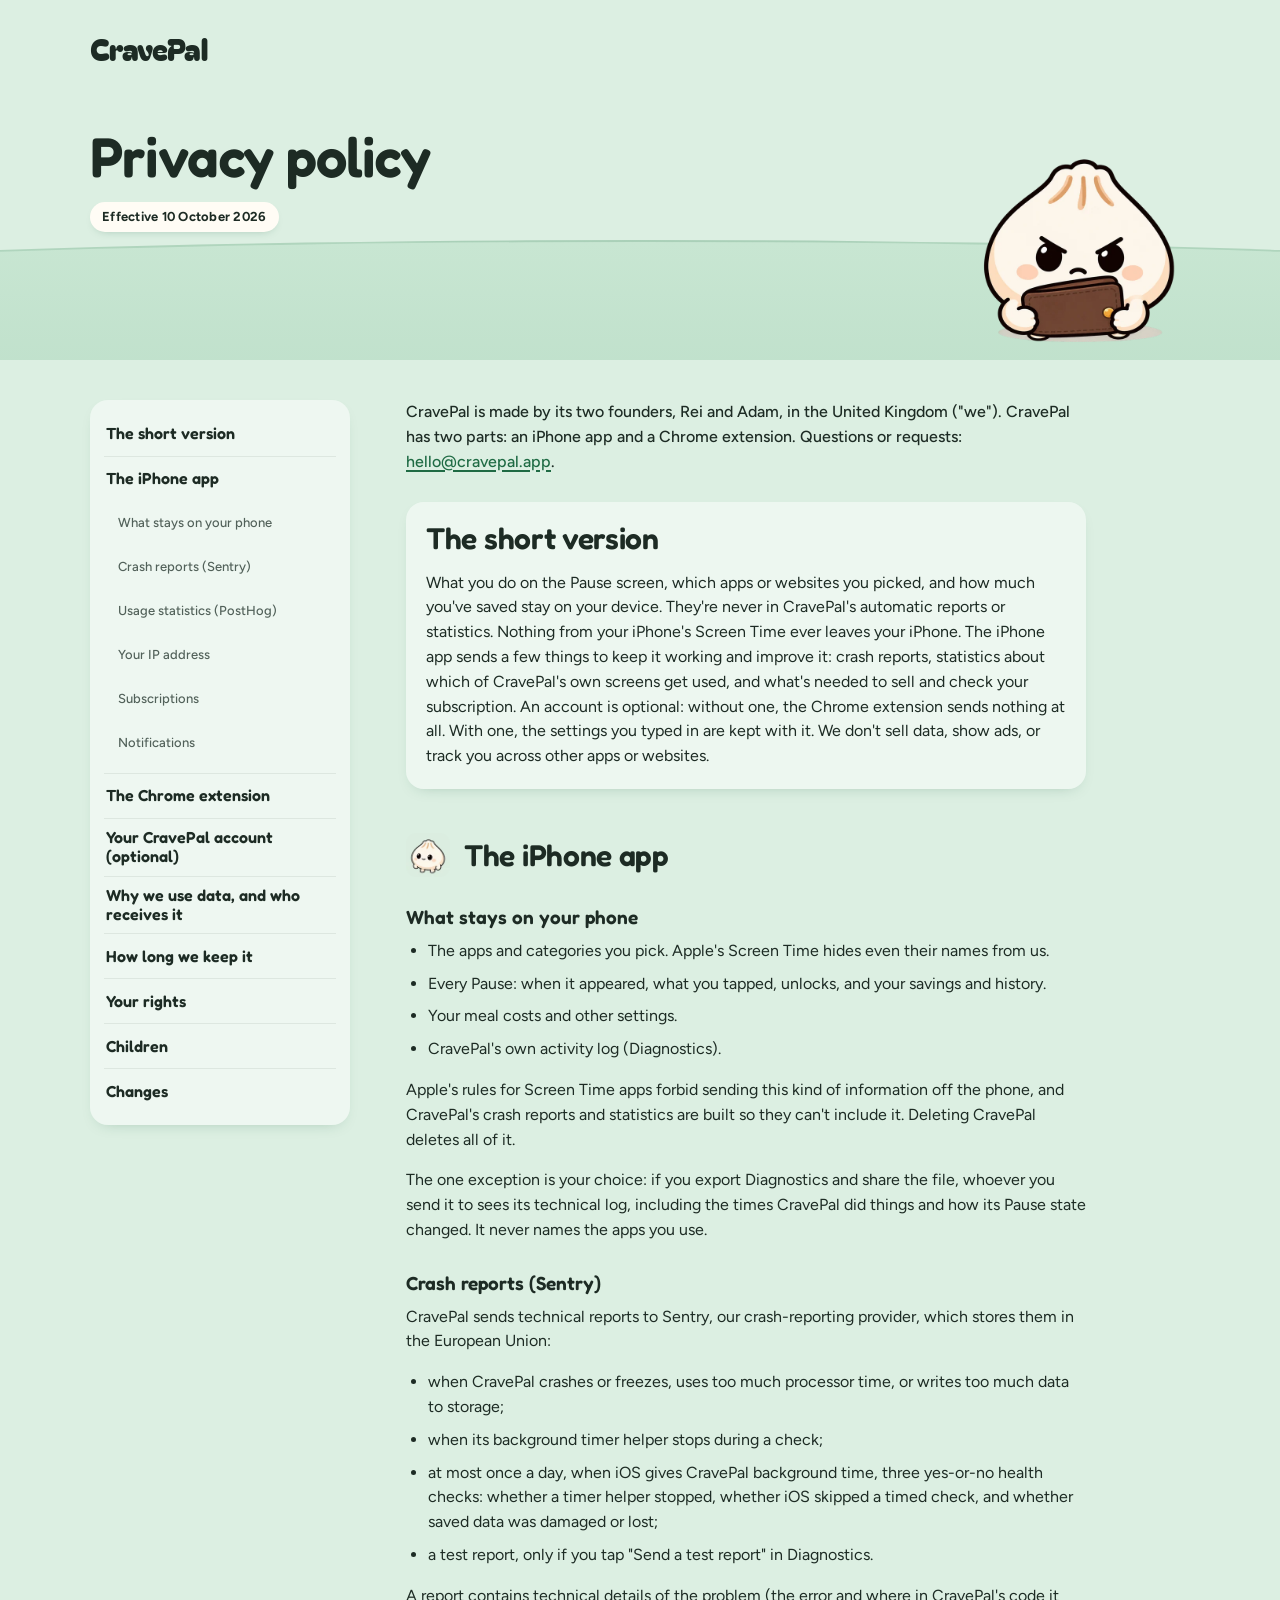
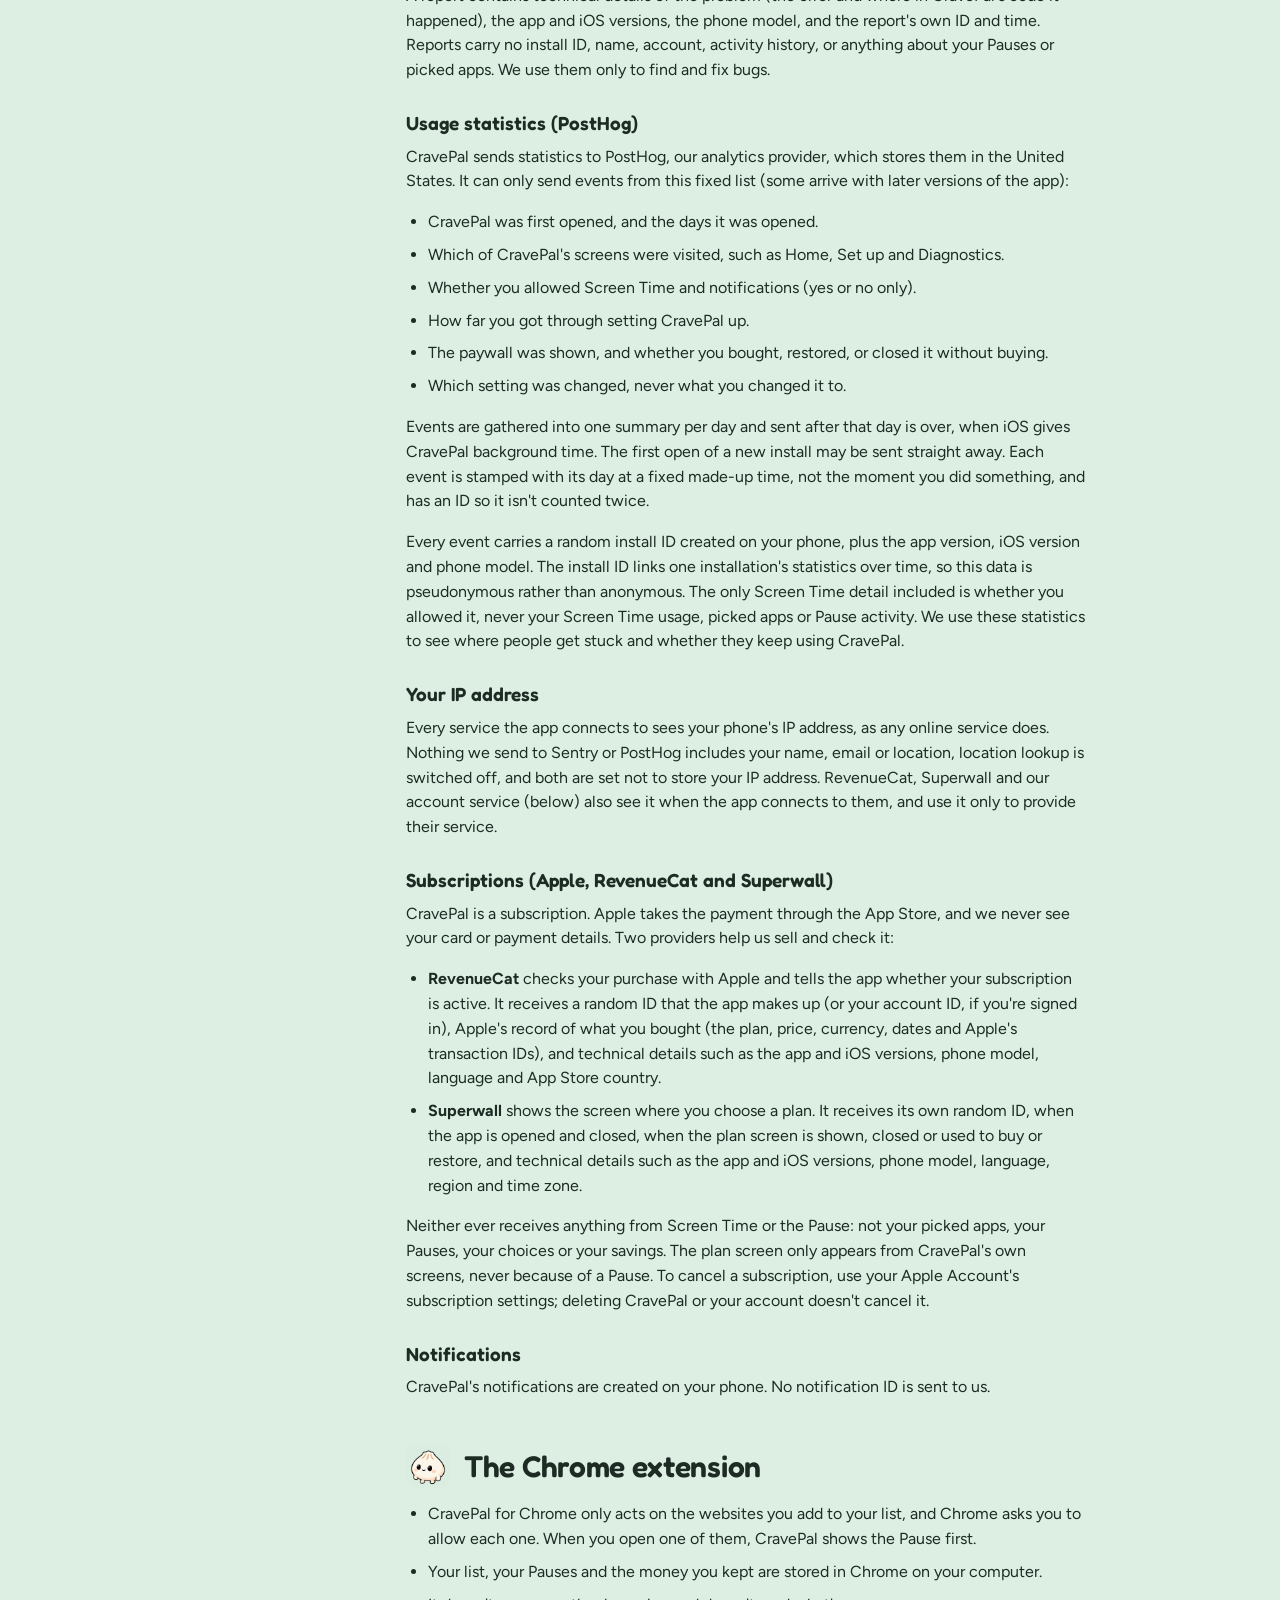
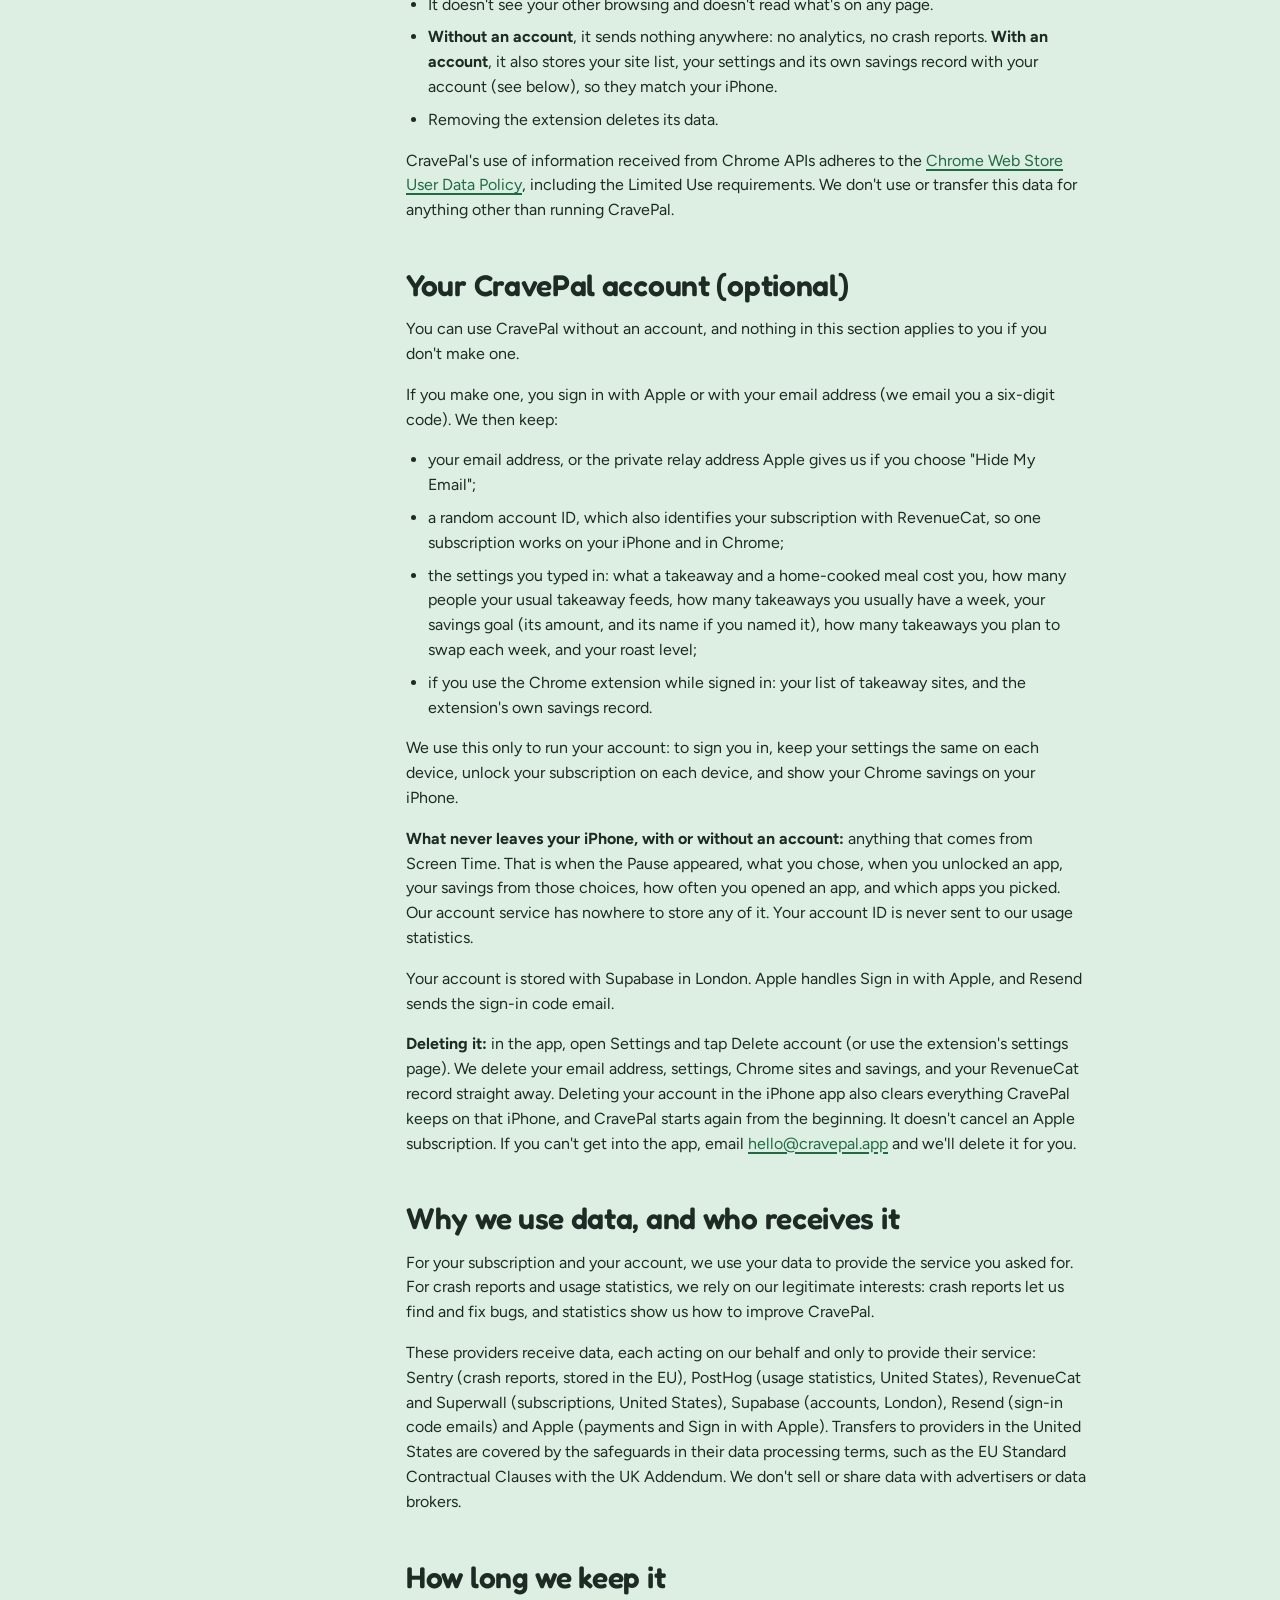
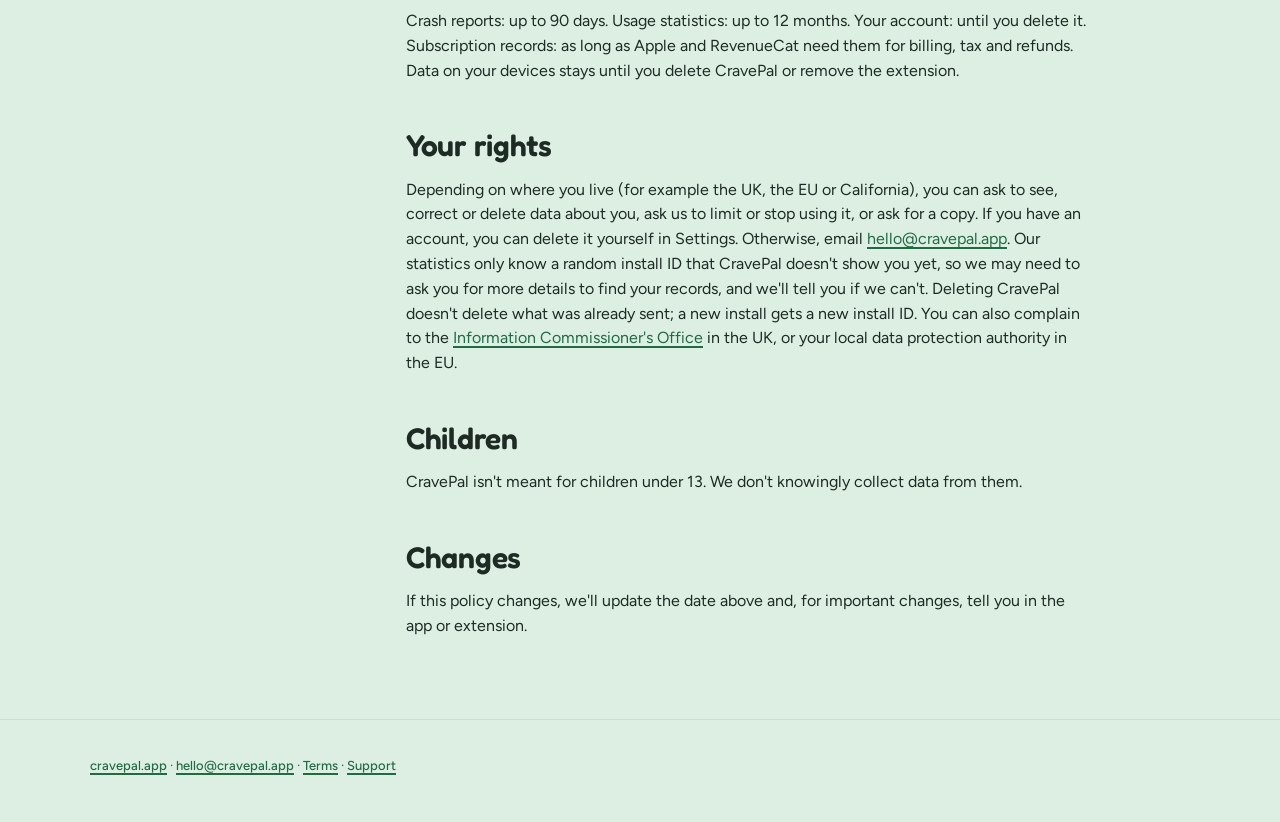
==== commit a29c559f: "Terms of use and Support pages, linked from the footer App Review expects a support page and terms o" ====
--- a/privacy/index.html
+++ b/privacy/index.html
@@ -168,7 +168,7 @@
 </div>
 </main>
 
-<footer class="policy-foot on-tomato"><div class="wrap"><a href="../">cravepal.app</a> <span aria-hidden="true">·</span> <a href="mailto:hello@cravepal.app">hello@cravepal.app</a></div></footer>
+<footer class="policy-foot on-tomato"><div class="wrap"><a href="../">cravepal.app</a> <span aria-hidden="true">·</span> <a href="mailto:hello@cravepal.app">hello@cravepal.app</a> <span aria-hidden="true">·</span> <a href="../terms/">Terms</a> <span aria-hidden="true">·</span> <a href="../support/">Support</a></div></footer>
 <div class="storm" aria-hidden="true" data-storm-layer></div>
 <p class="sr-only" role="status" data-announce></p>
 </body>
